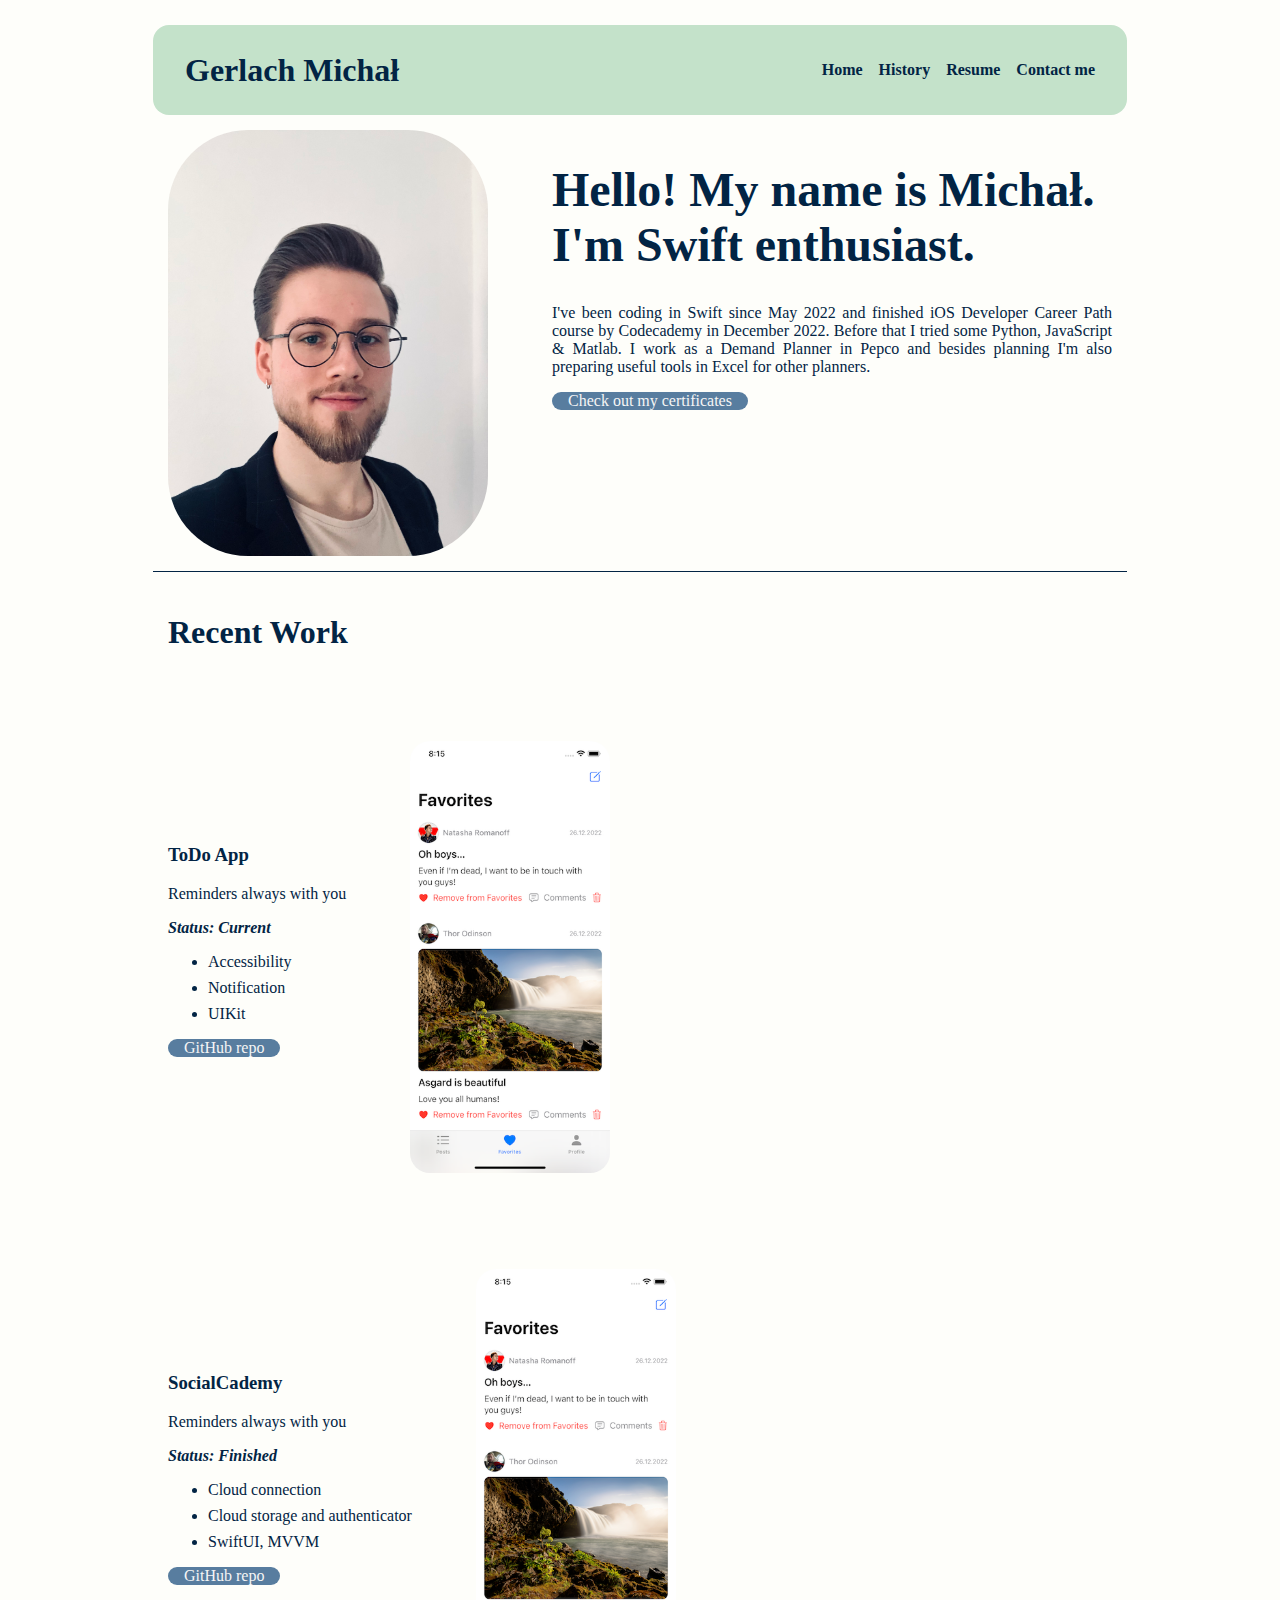
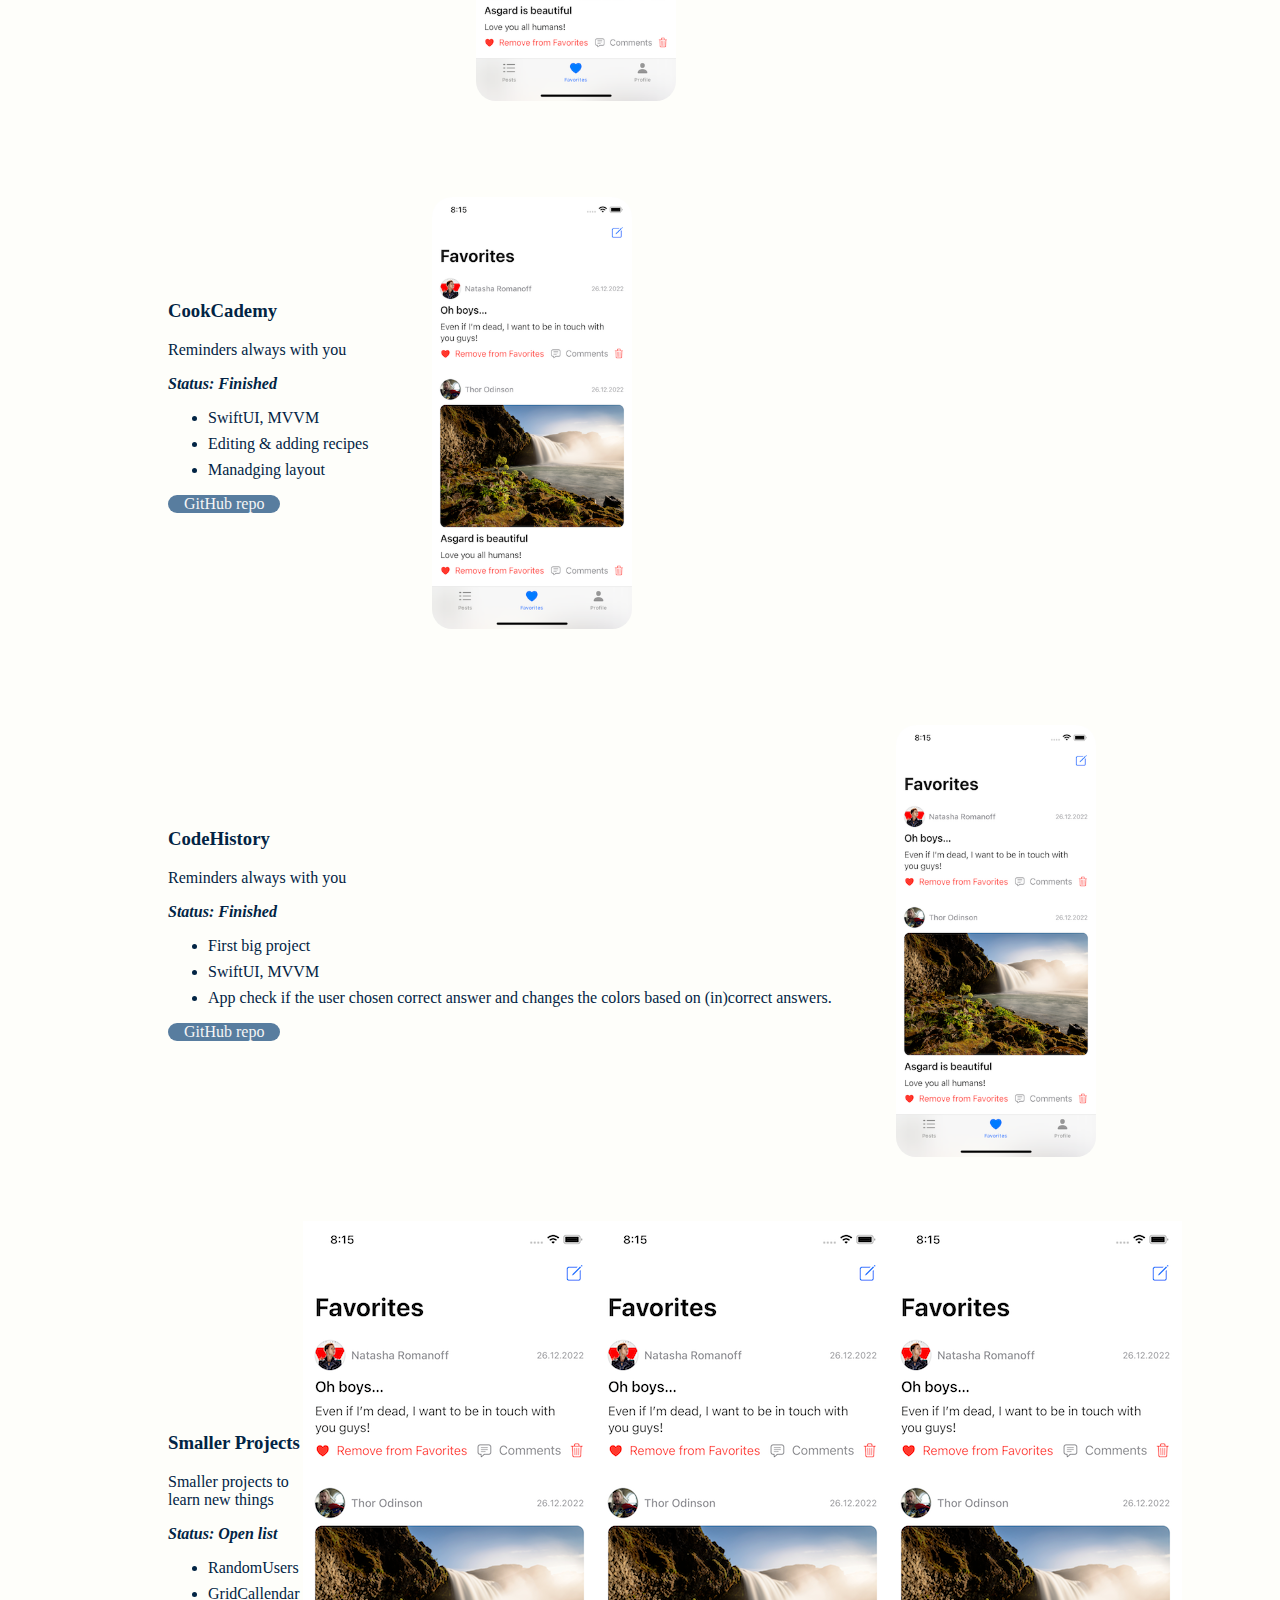
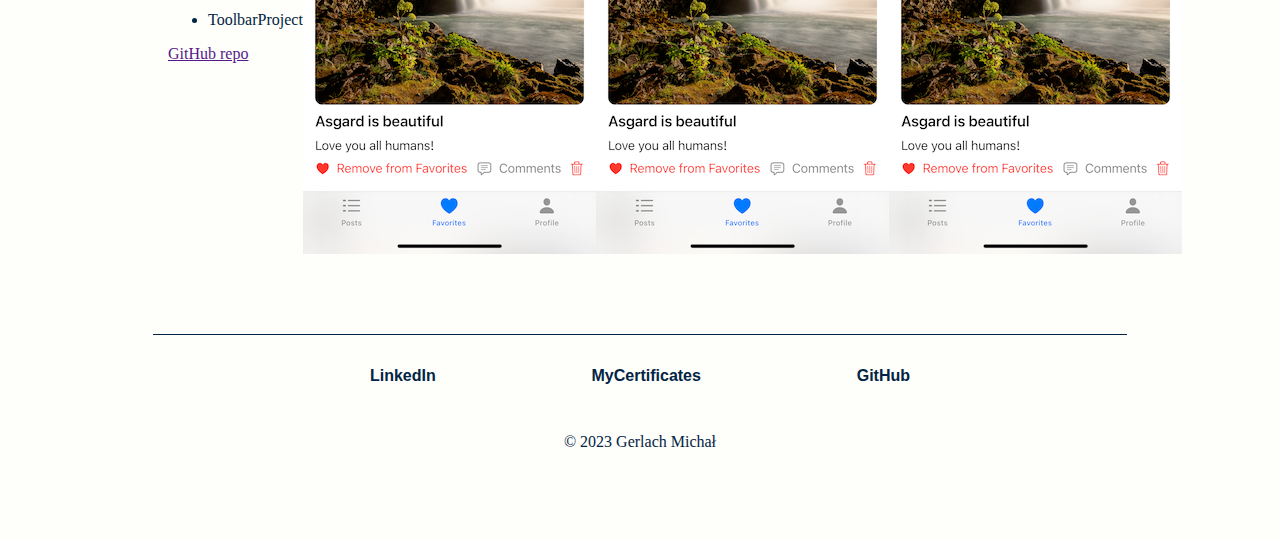
==== index.html @ b3c32faa "added timeline" ====
<!DOCTYPE html>
<html>
    <head>
    <title>Portfolio</title>
    <meta name = "viewport" content ="width=device-width, initial-scale=1">
    <link href="style.css" rel="stylesheet">
    </head>
    <body>
        <header>
            <nav>
                <h2>Gerlach Michał</h2>
                <ul>
                    <li><a href = "index.html">Home</a></li>
                    <li><a href = "history.html">History</a></li>
                    <li><a href = "resume.html">Resume</a></li>
                    <li><a href = "contactme.html">Contact me</a></li>
                </ul>
            </nav>
        </header>

        <section class = "bio">
        <img class="profile-image" src="Resources/profile_pic.jpg">
        <div>
            <h1>Hello! My name is Michał. I'm Swift enthusiast. </h1>
        <p align = "justify">I've been coding in Swift since May 2022 and finished iOS Developer Career Path course by Codecademy in December 2022.
            Before that I tried some Python, JavaScript & Matlab. I work as a Demand Planner in Pepco and besides planning I'm also 
            preparing useful tools in Excel for other planners.</p>
            <a class = "button" href='https://www.codecademy.com/profiles/MrGerlach' target = '_blank'>Check out my certificates</a>
        </div>
        </section>
        <section class ="recent-work">
            <h2>Recent Work</h2>
            <article>
                <div>
                <h3 style="clear:right">ToDo App</h3>
                <p>Reminders always with you </p>
                <strong>Status: Current</strong>
                <ul>
                    <li>Accessibility</li>
                    <li>Notification</li>
                    <li>UIKit</li>
                </ul>  
                <a class = "button" href = "https://github.com/MrGerlach/ToDo" target = 'blank'>GitHub repo</a>
                </div>
                <img class="article-image" src = "Resources/Article-image1.png">

            </article>

            <article>
                <div>
                <h3>SocialCademy</h3>
                <p>Reminders always with you </p>
                <strong>Status: Finished</strong>
                <ul>
                    <li>Cloud connection</li>
                    <li>Cloud storage and authenticator</li>
                    <li>SwiftUI, MVVM</li>
                </ul>  
                <a class = "button" href = "https://github.com/MrGerlach/SocialCadamy" target = 'blank'>GitHub repo</a>
                </div>
                <img class="article-image" src = "Resources/Article-image1.png">

            </article>

            <article>
                <div>
                <h3>CookCademy</h3>
                <p>Reminders always with you </p>
                <strong>Status: Finished</strong>
                <ul>
                    <li>SwiftUI, MVVM</li>
                    <li>Editing & adding recipes</li>
                    <li>Manadging layout</li>
                </ul>  
                <a  class = "button" href = "https://github.com/MrGerlach/Cookcademy" target = 'blank'>GitHub repo</a>
                </div>
                <img class="article-image" src = "Resources/Article-image1.png">

            </article>

            <article>
                <div>
                <h3>CodeHistory</h3>
                <p>Reminders always with you </p>
                <strong>Status: Finished</strong>
                <ul>
                    <li>First big project</li>
                    <li>SwiftUI, MVVM</li>
                    <li>App check if the user chosen correct answer and changes the colors based on (in)correct answers.</li>
                </ul>  
                <a class = "button" href = "https://github.com/MrGerlach/CodeHistory" target = 'blank'>GitHub repo</a>
                </div>
                <img class="article-image" src = "Resources/Article-image1.png">

            </article>

            <article class="others">
                <div>
                <h3>Smaller Projects</h3>
                <p>Smaller projects to learn new things</p>
                <strong>Status: Open list</strong>
                <ul>
                    <li>RandomUsers</li>
                    <li>GridCallendar</li>
                    <li>ToolbarProject</li>
                </ul>  
                <a href = "" target = 'blank'>GitHub repo</a>
                </div>
                <img src = "Resources/Article-image1.png">
                <img src = "Resources/Article-image1.png">
                <img src = "Resources/Article-image1.png">

            </article>
        </section>

        <footer>
            <ul>
              <li>
                <a href="https://pl.linkedin.com/in/gerlach-m">
                    LinkedIn
                </a>
              </li>
              <li>
                <a href="https://www.codecademy.com/profiles/MrGerlach">
                    MyCertificates
                </a>
              </li>
              <li>
                <a href="https://github.com/MrGerlach">
                  GitHub
                </a>
              </li>
            </ul>
            <p class="copywright">© 2023 Gerlach Michał</p>
          </footer>
    </body>
</html>
---- style.css ----
body {
    background: #fefefa;
    color: #022444;
    padding: 25px;
    font-family: 'American Typewriter';
    max-width: 1024px;
    margin: 0 auto;
}

h1 {
    font-size: 3rem;
}
h2 {
    font-size: 2rem;
}
section {
  border-block-end: 1px solid;
  padding: 15px;
}
header {
    border-radius: 1rem;
    background: #c4e2ca;
}
header nav {
    margin-inline-start: 2rem;
    margin-inline-end: 2rem;
    display: flex;
    justify-content: space-between;
    align-items: center;
  }
  
  header nav ul {
    padding: 0;
    display: flex;
    align-items: center;
  }
  
  header nav li {
    display: flex;
    margin-inline-start: 1rem;
    font-weight: 700;
  }
  
  header nav li a {
    display: flex;
    text-decoration: none;
    color: #022444;
  }
.profile-image {
    width: 320px;
    margin-inline-end: 4rem;
    border-radius: 5rem;
}
.contact-image {
    width: 320px;
    height: 320px;
    margin-inline-end: 4rem;
    border-radius: 5rem;
}

.buttonimage {
    width: 2.25rem;
    margin-inline-start: 1rem;
}
.bio {
    display: flex;
    font-display: justify;
}
.recent-work {
    padding-block-end: 3rem;
    align-items: center;
}
a.button {
    text-decoration: none;
    color:whitesmoke;
    background: #587d9f;
    padding: 0 1rem;
    height: 2.5 rem;
    display: inline-flex;
    align-items: center;
    border-radius: 1.25rem;
}

a.button-resume {
    text-decoration: none;
    color:whitesmoke;
    background: #587d9f;
    padding: 0 1rem;
    height: 2.5 rem;
    display: inline-flex;
    align-items: center;
    border-radius: 1.25rem;
    margin-inline-start: 1rem;
}


button.button {
    text-decoration: none;
    color:whitesmoke;
    font-size: 1rem;
    background: #587d9f;
    padding: 0 1rem;
    height: 2.5 rem;
    display: inline-flex;
    align-items: center;
    border-radius: 1.25rem;
}
.resume-buttons {
    display: inline-flex;
    padding: 1rem;
    align-items: center;
}
article {
    display: flex;
    padding: 2rem 0;
    align-items: center;
}

article strong {
    font-style:italic;
}

article li {
    margin-block-end: 0.5rem;
}

article .article-image {
    width: 200px;
    border-radius: 1.25rem;
    margin-inline-start: 4rem;
    margin-block-start: 2rem;
}

@media (max-width: 1024px) {
    .bio {
        flex-direction: column;
    }
    header ul {
        flex-direction: column;
    }
    article {
        flex-direction: column;
    }
    .article-image {
        width: 100%;
    }
}

footer {
    padding: 1rem 0;
    text-align: center;
  }
  
  footer ul {
    padding: 0;
    width: 100%;
    display: flex;
    justify-content: center;
  }
  
  footer ul li {
    display: inline;
    margin: 0 8%;
  }
  
  footer a {
    text-decoration: none;
    color: #022444;
    display: inline-flex;
    flex-direction: columns;
    text-decoration: none;
    font-family: "Sora", sans-serif;
    font-weight: 700;
    align-items: center;
  }
  
  footer .copywright {
    margin: 3rem 0;
  }

/* ------------- Timeline ---------------- */
* {
    box-sizing: border-box;
  }
  /* The actual timeline (the vertical ruler) */
  .timeline {
    position: relative;
    max-width: 1200px;
    margin: 0 auto;
  }
  
  /* The actual timeline (the vertical ruler) */
  .timeline::after {
    content: '';
    position: absolute;
    width: 6px;
    background-color: #587d9f;
    top: 0;
    bottom: 0;
    left: 50%;
    margin-left: -3px;
  }
  
  /* Container around content */
  .container {
    padding: 10px 40px;
    position: relative;
    background-color: inherit;
    width: 50%;
  }
  
  /* The circles on the timeline */
  .container::after {
    content: '';
    position: absolute;
    width: 25px;
    height: 25px;
    right: -17px;
    background-color: white;
    border: 4px solid #FF9F55;
    top: 15px;
    border-radius: 50%;
    z-index: 1;
  }
  
  /* Place the container to the left */
  .left {
    left: 0;
  }
  
  /* Place the container to the right */
  .right {
    left: 50%;
  }
  
  /* Add arrows to the left container (pointing right) */
  .left::before {
    content: " ";
    height: 0;
    position: absolute;
    top: 22px;
    width: 0;
    z-index: 1;
    right: 30px;
    border: medium solid #c4e2ca;
    border-width: 10px 0 10px 10px;
    border-color: transparent transparent transparent #c4e2ca;
  }
  
  /* Add arrows to the right container (pointing left) */
  .right::before {
    content: " ";
    height: 0;
    position: absolute;
    top: 22px;
    width: 0;
    z-index: 1;
    left: 30px;
    border: medium solid #c4e2ca;
    border-width: 10px 10px 10px 0;
    border-color: transparent #c4e2ca transparent transparent;
  }
  
  /* Fix the circle for containers on the right side */
  .right::after {
    left: -16px;
  }
  
  /* The actual content */
  .content {
    padding: 20px 30px;
    background-color: #c4e2ca;
    position: relative;
    border-radius: 6px;
  }
  
  /* Media queries  */
  @media screen and (max-width: 1024px) {
  /* Place the timelime to the left */
    .timeline::after {
      left: 31px;
    }
  
  /* Full-width containers */
    .container {
      width: 100%;
      padding-left: 70px;
      padding-right: 25px;
    }
  
  /* Make sure that all arrows are pointing leftwards */
    .container::before {
      left: 60px;
      border: medium solid white;
      border-width: 10px 10px 10px 0;
      border-color: transparent white transparent transparent;
    }
  
  /* Make sure all circles are at the same spot */
    .left::after, .right::after {
      left: 15px;
    }
  
  /* Make all right containers behave like the left ones */
    .right {
      left: 0%;
    }
  }
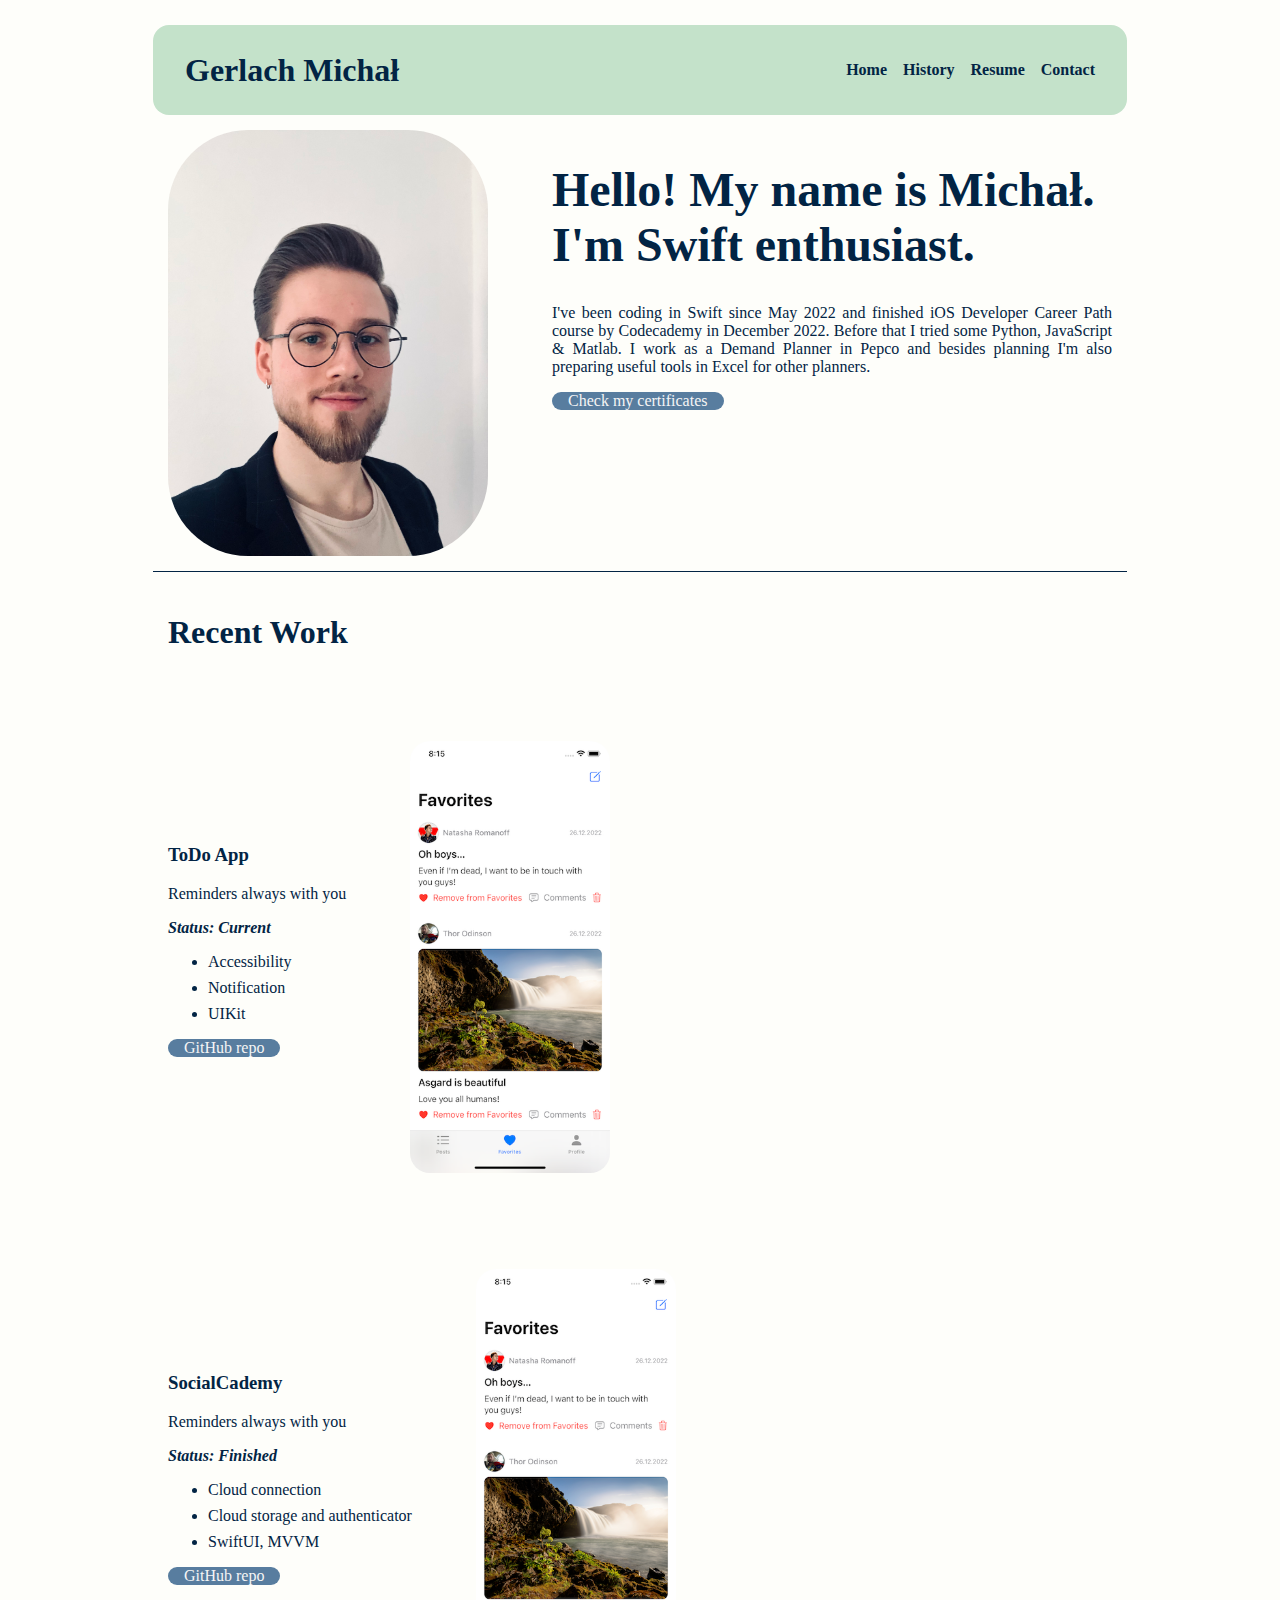
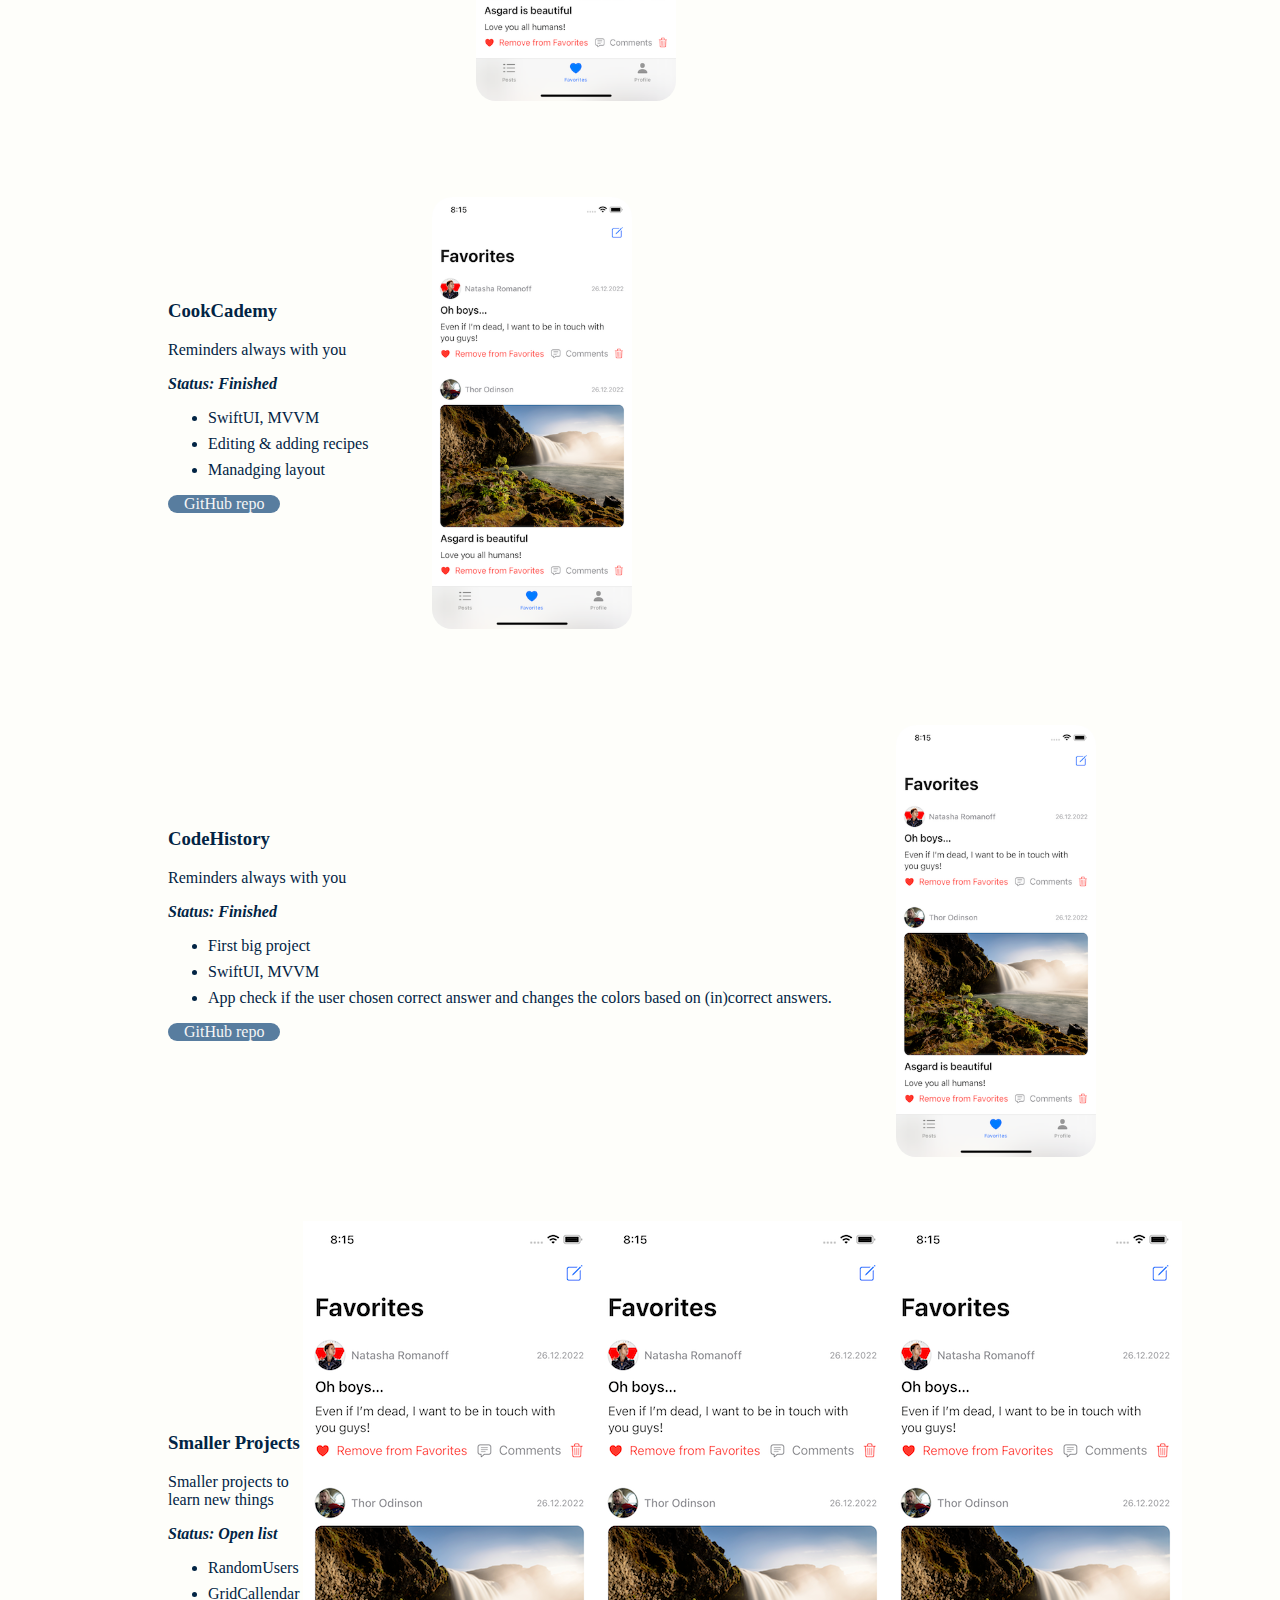
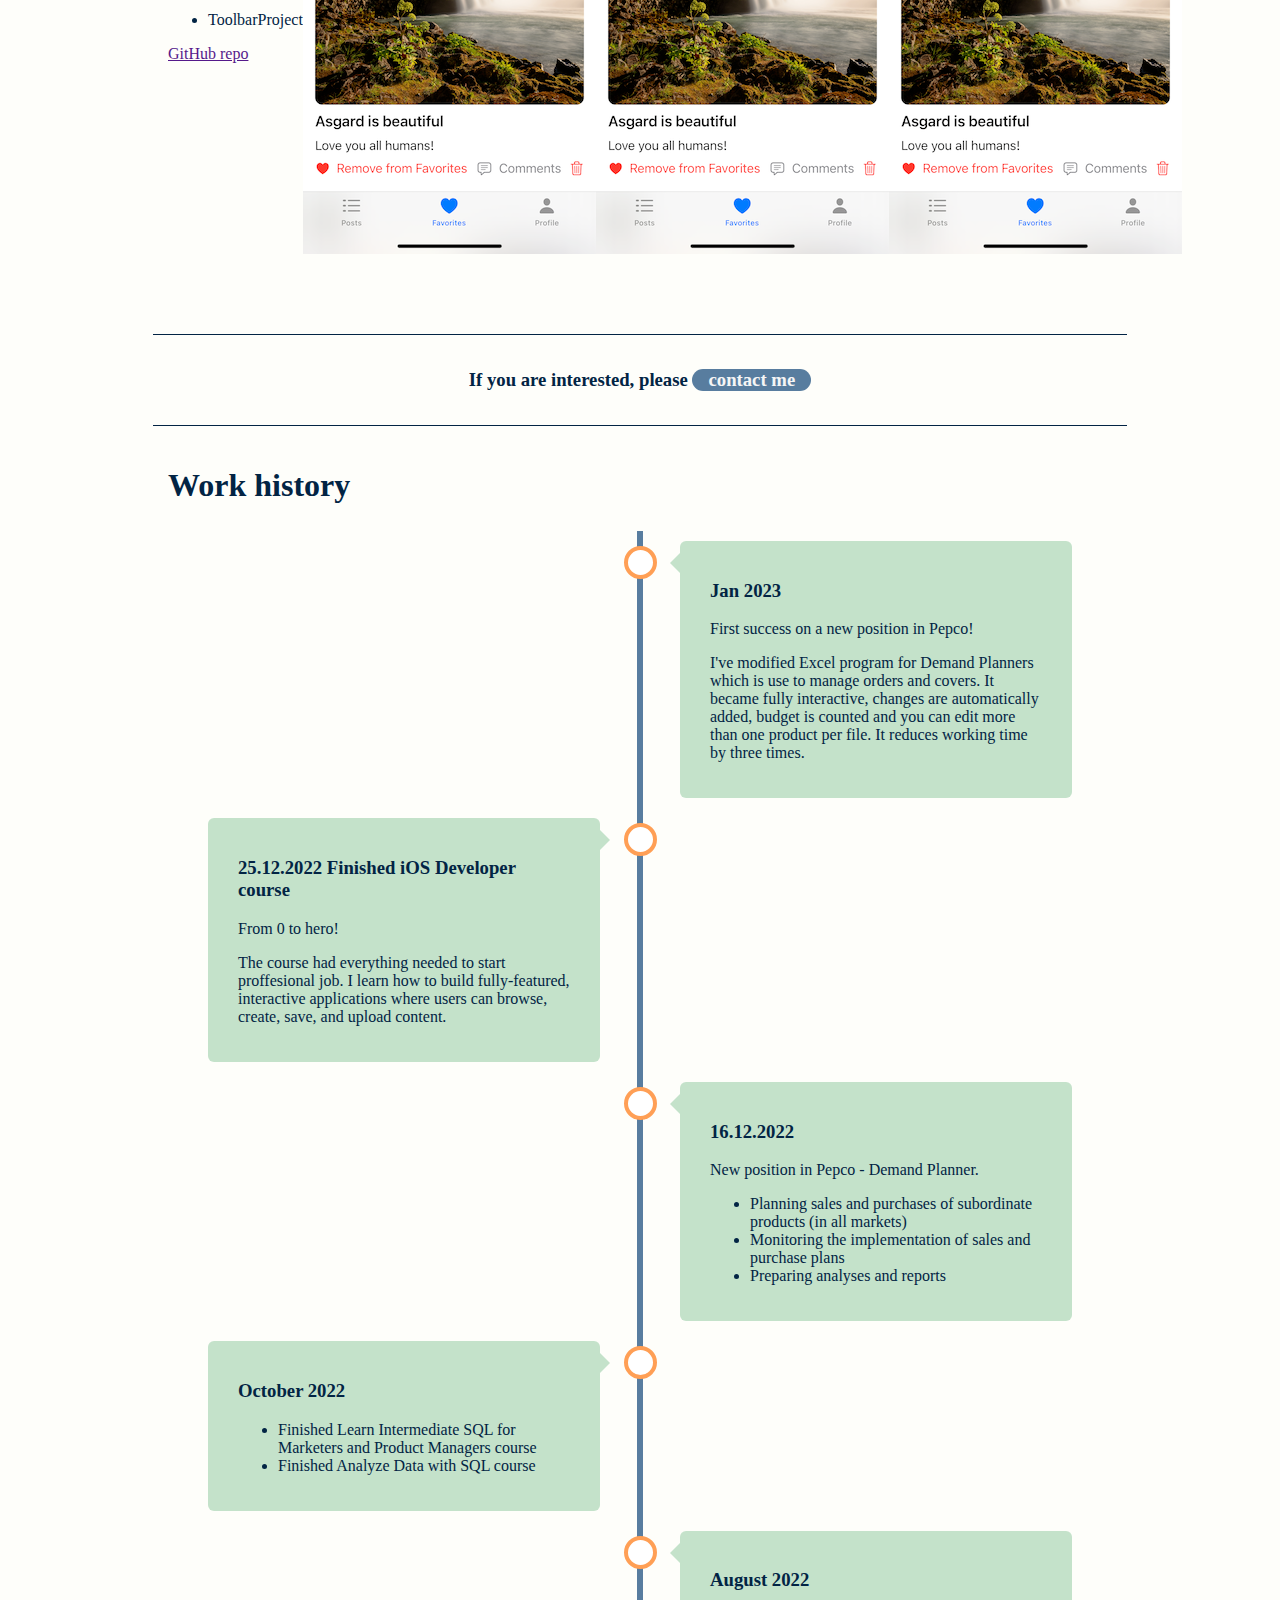
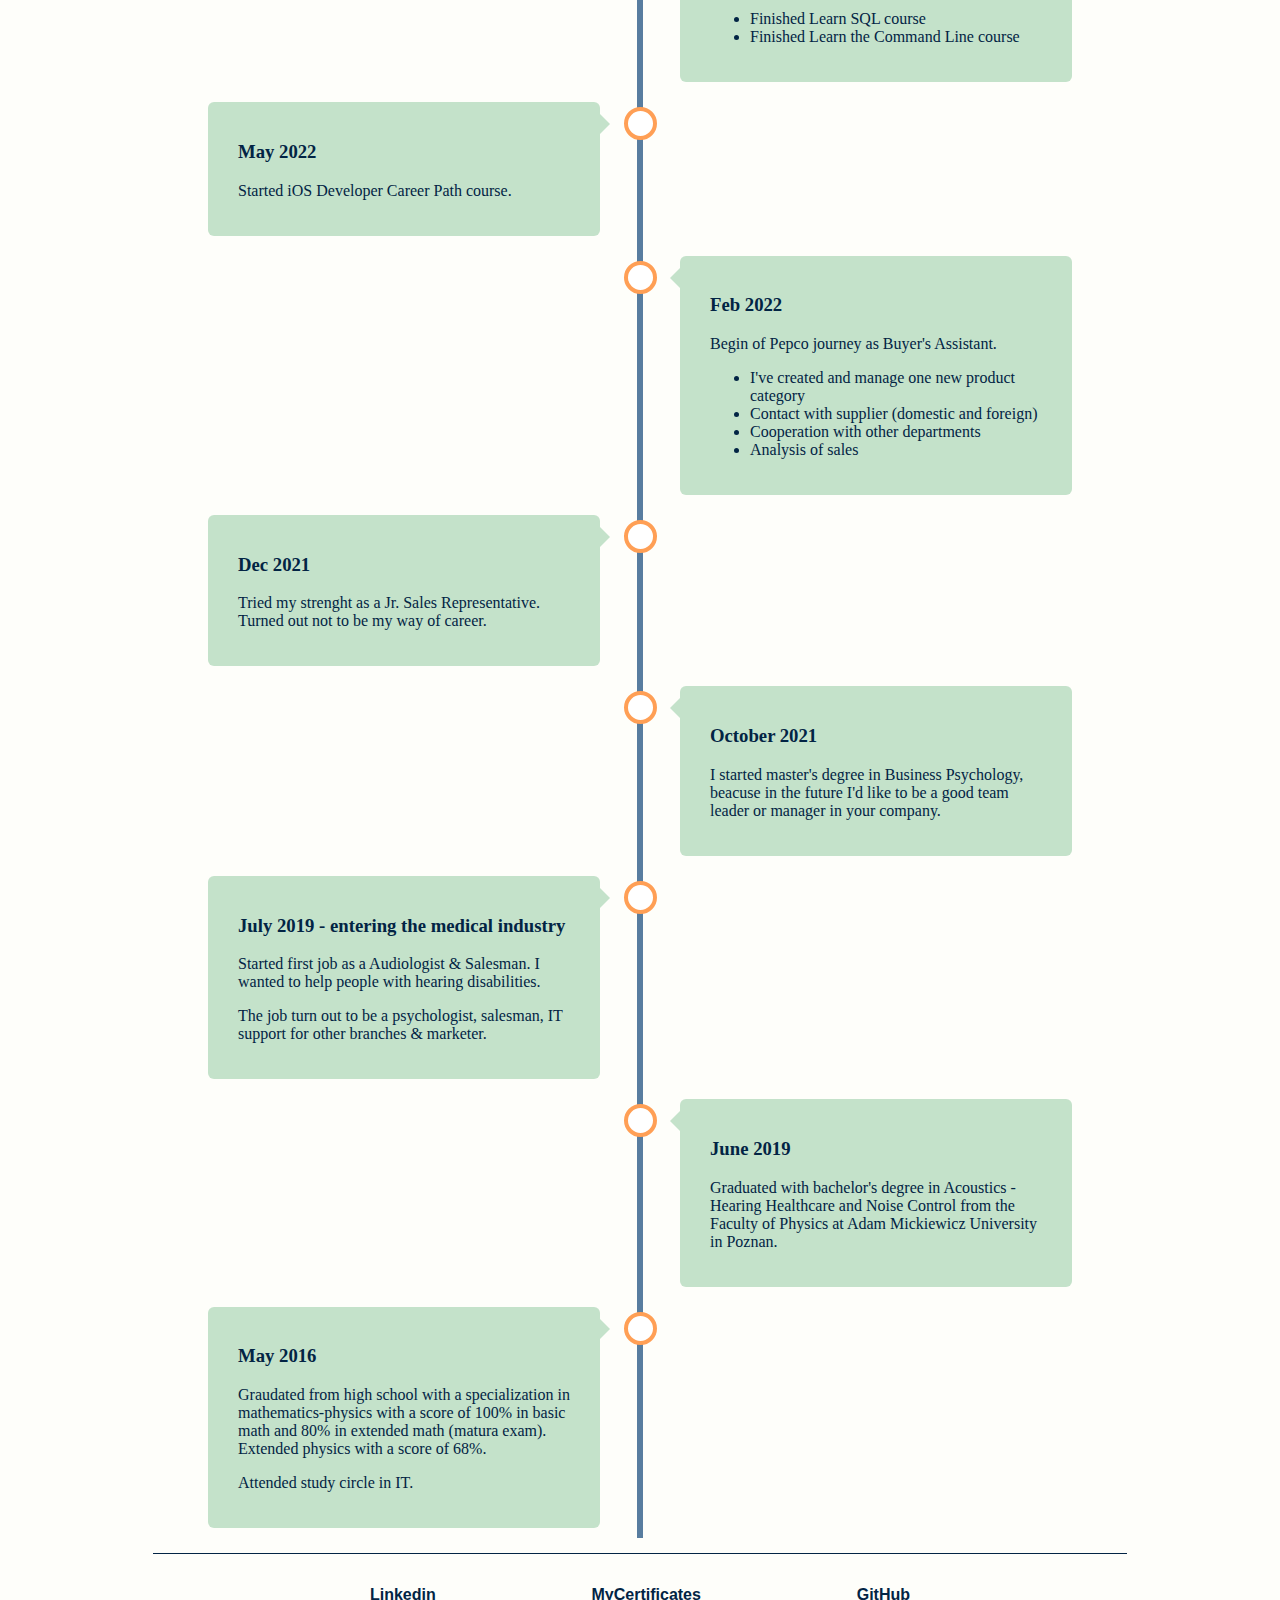
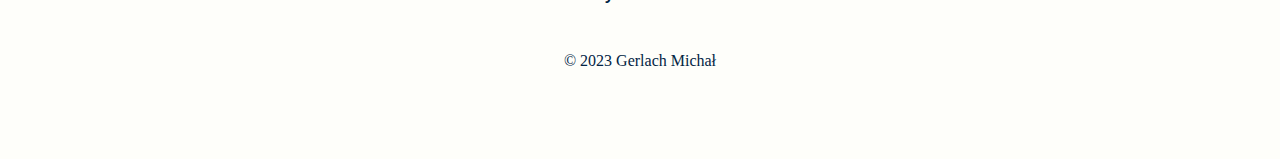
==== commit 5addf97a: "timeline finished, improved some details" ====
--- a/index.html
+++ b/index.html
@@ -13,7 +13,7 @@
                     <li><a href = "index.html">Home</a></li>
                     <li><a href = "history.html">History</a></li>
                     <li><a href = "resume.html">Resume</a></li>
-                    <li><a href = "contactme.html">Contact me</a></li>
+                    <li><a href = "contactme.html">Contact</a></li>
                 </ul>
             </nav>
         </header>
@@ -25,7 +25,7 @@
         <p align = "justify">I've been coding in Swift since May 2022 and finished iOS Developer Career Path course by Codecademy in December 2022.
             Before that I tried some Python, JavaScript & Matlab. I work as a Demand Planner in Pepco and besides planning I'm also 
             preparing useful tools in Excel for other planners.</p>
-            <a class = "button" href='https://www.codecademy.com/profiles/MrGerlach' target = '_blank'>Check out my certificates</a>
+            <a class = "button" href='https://www.codecademy.com/profiles/MrGerlach' target = '_blank'>Check my certificates</a>
         </div>
         </section>
         <section class ="recent-work">
@@ -111,13 +111,126 @@
                 <img src = "Resources/Article-image1.png">
 
             </article>
+        </section>
+        <section>
+            <center><h3>If you are interested, please <a class="button" href="contactme.html">contact me</a></h3></center>
+        </section>
+        <section>
+            <h2>Work history</h2>
+            <div class="timeline">
+                <div class="container right">
+                  <div class="content">
+                    <h3>Jan 2023</h3>
+                    <p>First success on a new position in Pepco!</p>
+                    <p>I've modified Excel program for Demand Planners which is use to manage orders and covers. It became fully interactive,
+                      changes are automatically added, budget is counted and you can edit more than one product per file. It reduces working time by three times.
+                    </p>
+                  </div>
+                </div>
+                <div class="container left">
+                  <div class="content">
+                    <h3>25.12.2022 Finished iOS Developer course</h3>
+                    <p>From 0 to hero!</p> 
+                    <p>The course had everything needed to start proffesional job. 
+                      I learn how to build fully-featured, interactive applications where users can browse, create, save, and upload content.
+                    </p>
+                  </div>
+                </div>
+                <div class="container right">
+                  <div class="content">
+                    <h3>16.12.2022</h3>
+                    <p>New position in Pepco - Demand Planner. </p>
+                    <ul>
+                      <li>Planning sales and purchases of subordinate products (in all markets)</li>
+                      <li>Monitoring the implementation of sales and purchase plans</li>
+                      <li>Preparing analyses and reports</li>
+                    </ul>
+                  </div>
+                </div>
+                <div class="container left">
+                  <div class="content">
+                    <h3>October 2022</h3>
+                    <p>
+                      <ul>
+                        <li>Finished Learn Intermediate SQL for Marketers and Product Managers course</li>
+                        <li>Finished Analyze Data with SQL course</li>
+                      </ul>
+                    </p>
+                  </div>
+                </div>
+                <div class="container right">
+                  <div class="content">
+                    <h3>August 2022</h3>
+                    <p>
+                      <ul>
+                        <li>Finished Learn SQL course</li>
+                        <li>Finished Learn the Command Line course</li>
+                      </ul>
+                    </p>
+                  </div>
+                </div>
+                <div class="container left">
+                  <div class="content">
+                    <h3>May 2022</h3>
+                    <p>Started iOS Developer Career Path course.</p>
+                  </div>
+                </div>
+                <div class="container right">
+                  <div class="content">
+                    <h3>Feb 2022</h3>
+                    <p>Begin of Pepco journey as Buyer's Assistant.</p>
+                    <p>
+                      <ul>
+                        <li>I've created and manage one new product category</li>
+                        <li>Contact with supplier (domestic and foreign)</li>
+                        <li>Cooperation with other departments</li>
+                        <li>Analysis of sales</li>
+                      </ul>
+                    </p>
+                  </div>
+                </div>
+                <div class="container left">
+                  <div class="content">
+                    <h3>Dec 2021</h3>
+                    <p> Tried my strenght as a Jr. Sales Representative. Turned out not to be my way of career.</p>
+                  </div>
+                </div>
+                <div class="container right">
+                  <div class="content">
+                    <h3>October 2021</h3>
+                    <p>I started master's degree in Business Psychology, beacuse in the future I'd like to be a good team leader or manager in your company.</p>
+                  </div>
+                </div>
+                <div class="container left">
+                  <div class="content">
+                    <h3>July 2019 - entering the medical industry</h3>
+                    <p>Started first job as a Audiologist & Salesman. I wanted to help people with hearing disabilities.</p>
+                    <p>The job turn out to be a psychologist, salesman, IT support for other branches & marketer.</p>
+                  </div>
+                </div>
+                <div class="container right">
+                  <div class="content">
+                    <h3>June 2019</h3>
+                    <p>Graduated with bachelor's degree in Acoustics - Hearing Healthcare and Noise Control from the Faculty of Physics at Adam Mickiewicz University in Poznan.</p>
+                  </div>
+                </div>
+                <div class="container left">
+                  <div class="content">
+                    <h3>May 2016</h3>
+                    <p>Graudated from high school with a specialization in mathematics-physics with a score of 100% in basic math and 80% in extended math (matura exam). 
+                      Extended physics with a score of 68%.</p>
+                      <p>Attended study circle in IT.</p>
+                  </div>
+                </div>
+              </div> 
+            </section>
         </section>
 
         <footer>
             <ul>
               <li>
                 <a href="https://pl.linkedin.com/in/gerlach-m">
-                    LinkedIn
+                    Linkedin
                 </a>
               </li>
               <li>
--- a/style.css
+++ b/style.css
@@ -37,6 +37,7 @@
   
   header nav li {
     display: flex;
+    align-items: center;
     margin-inline-start: 1rem;
     font-weight: 700;
   }
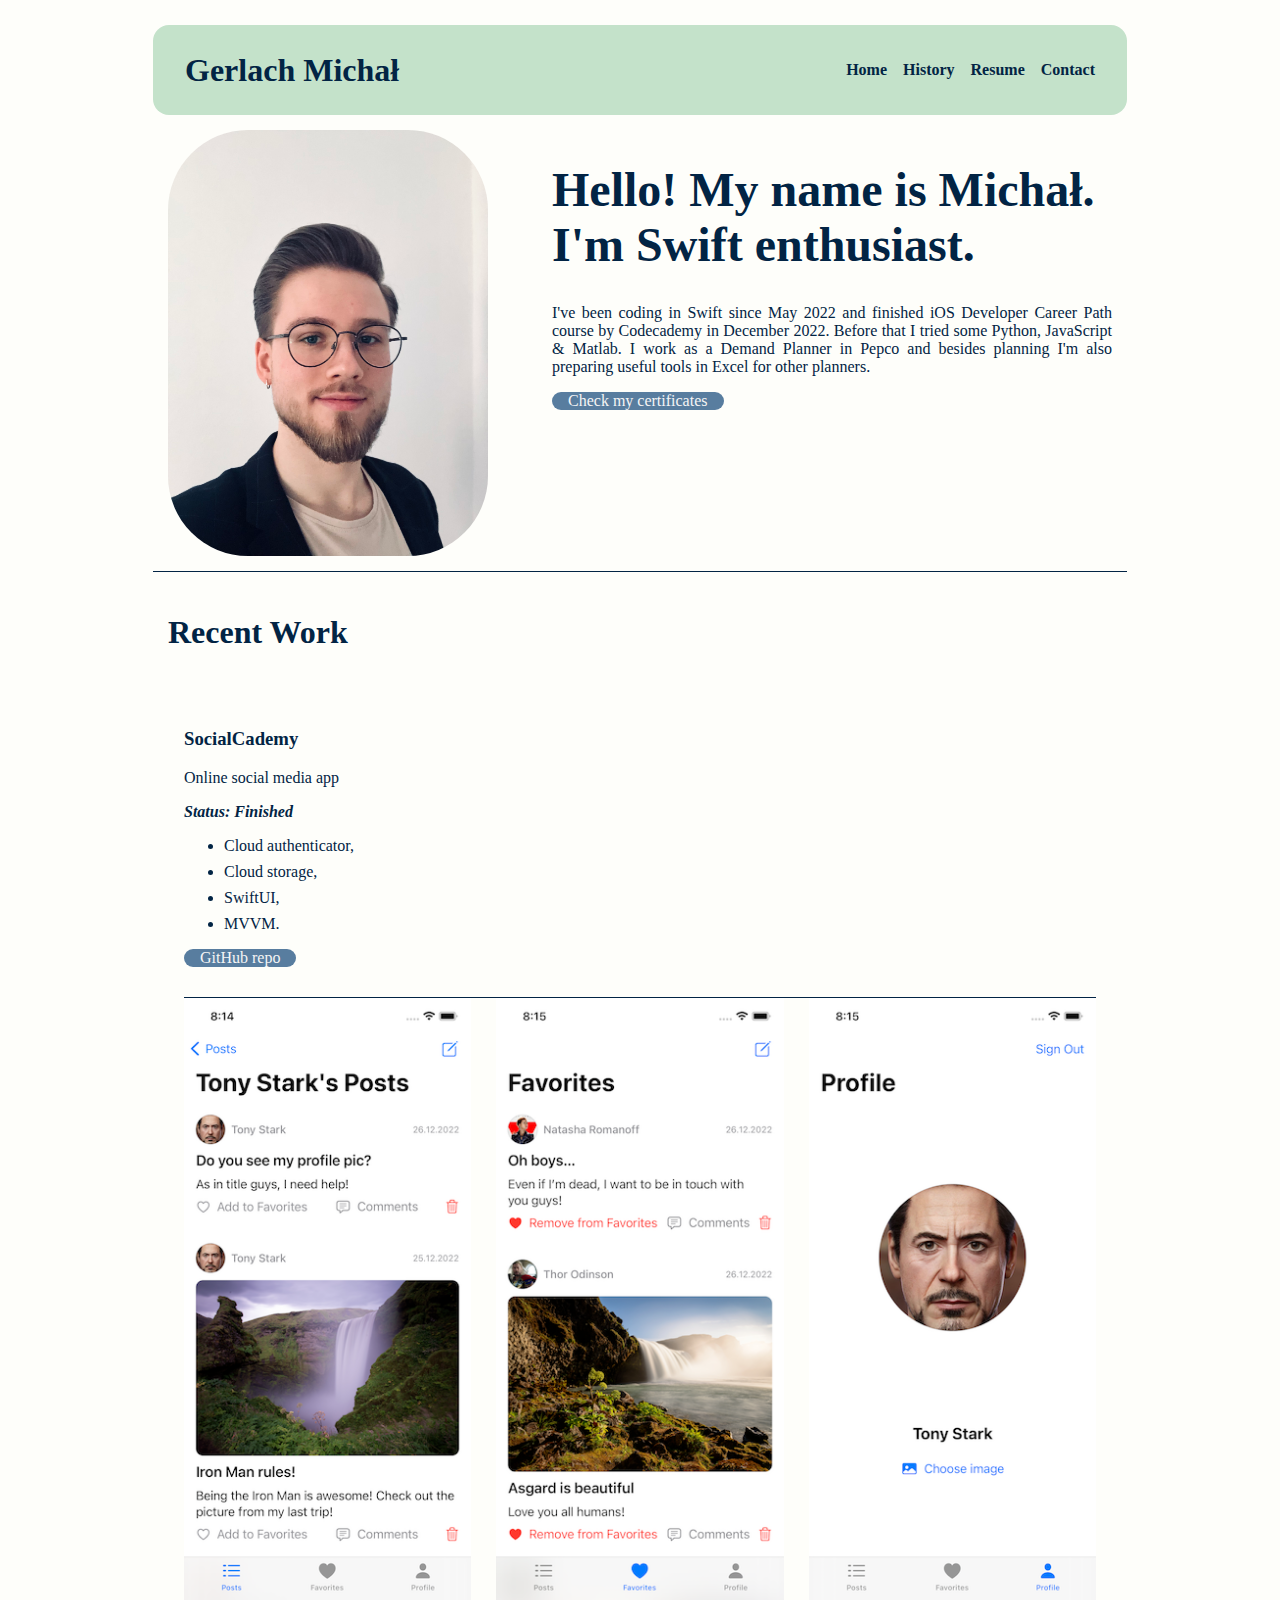
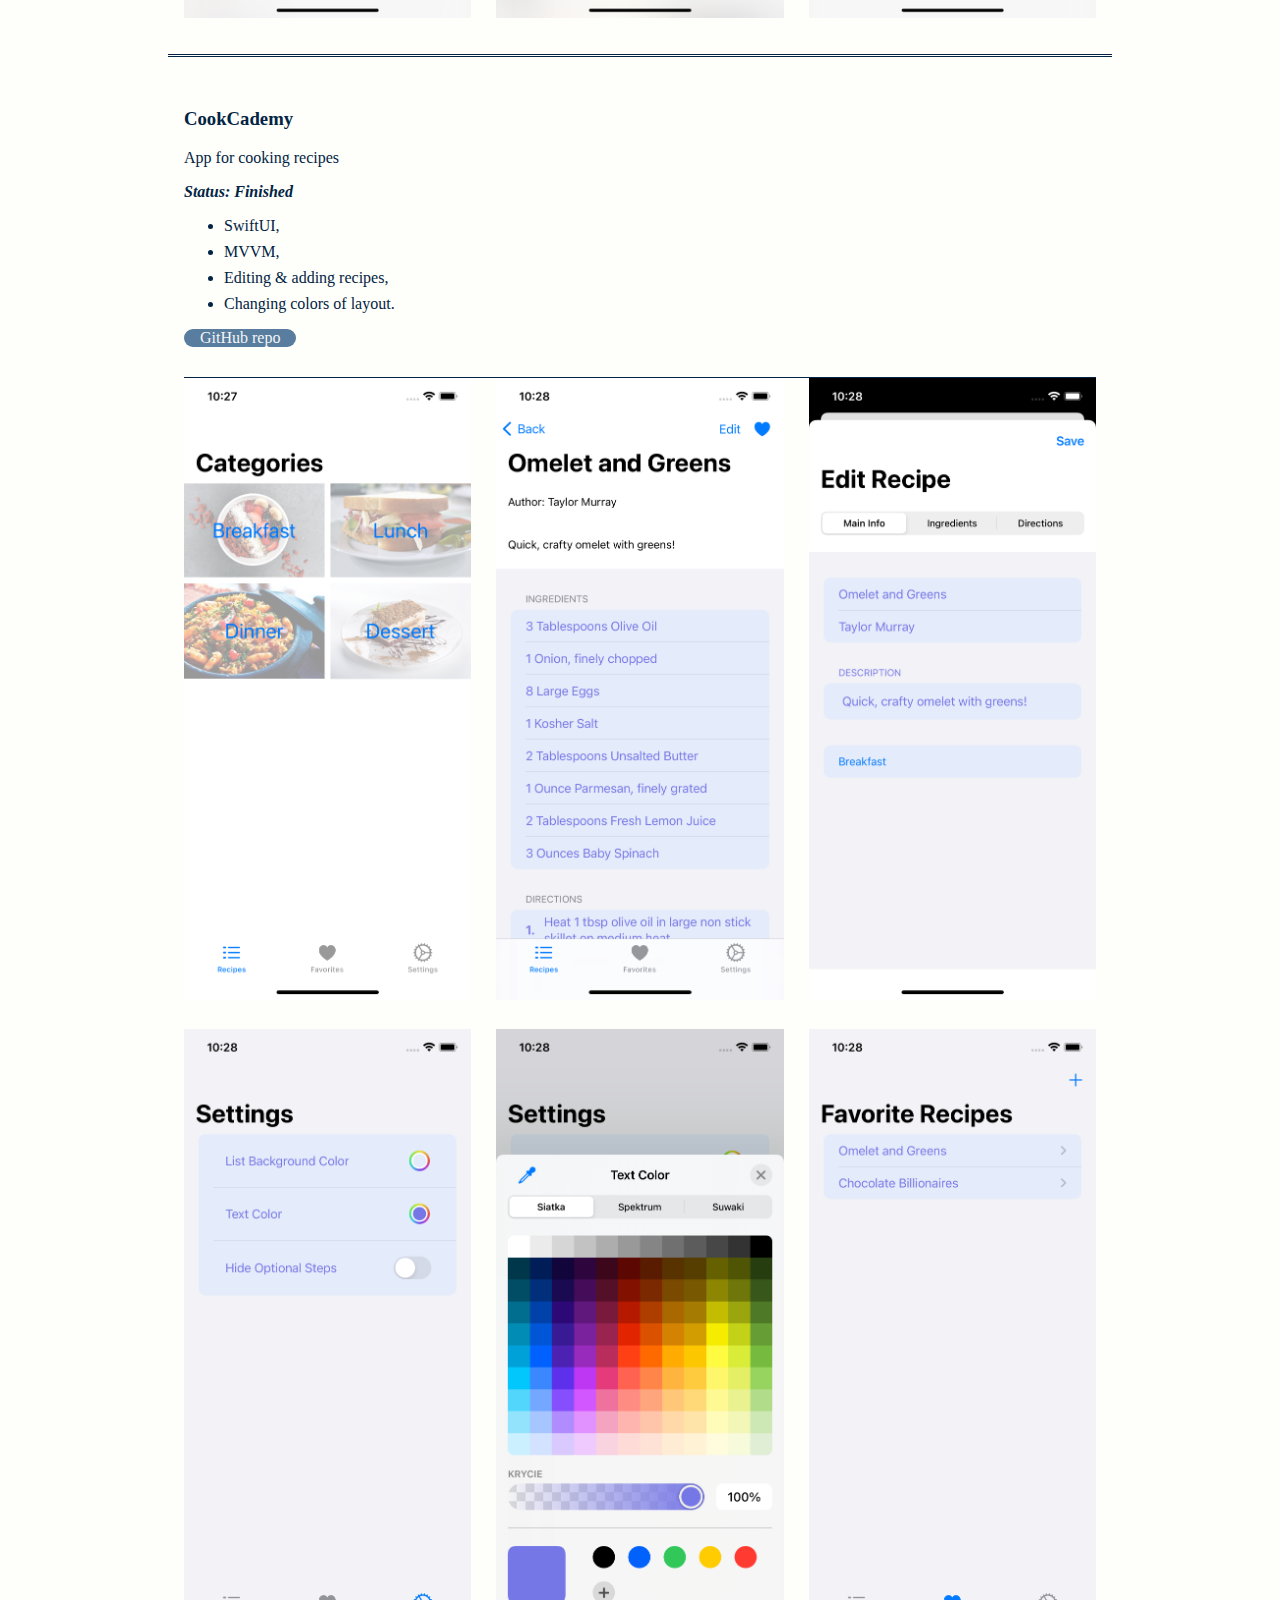
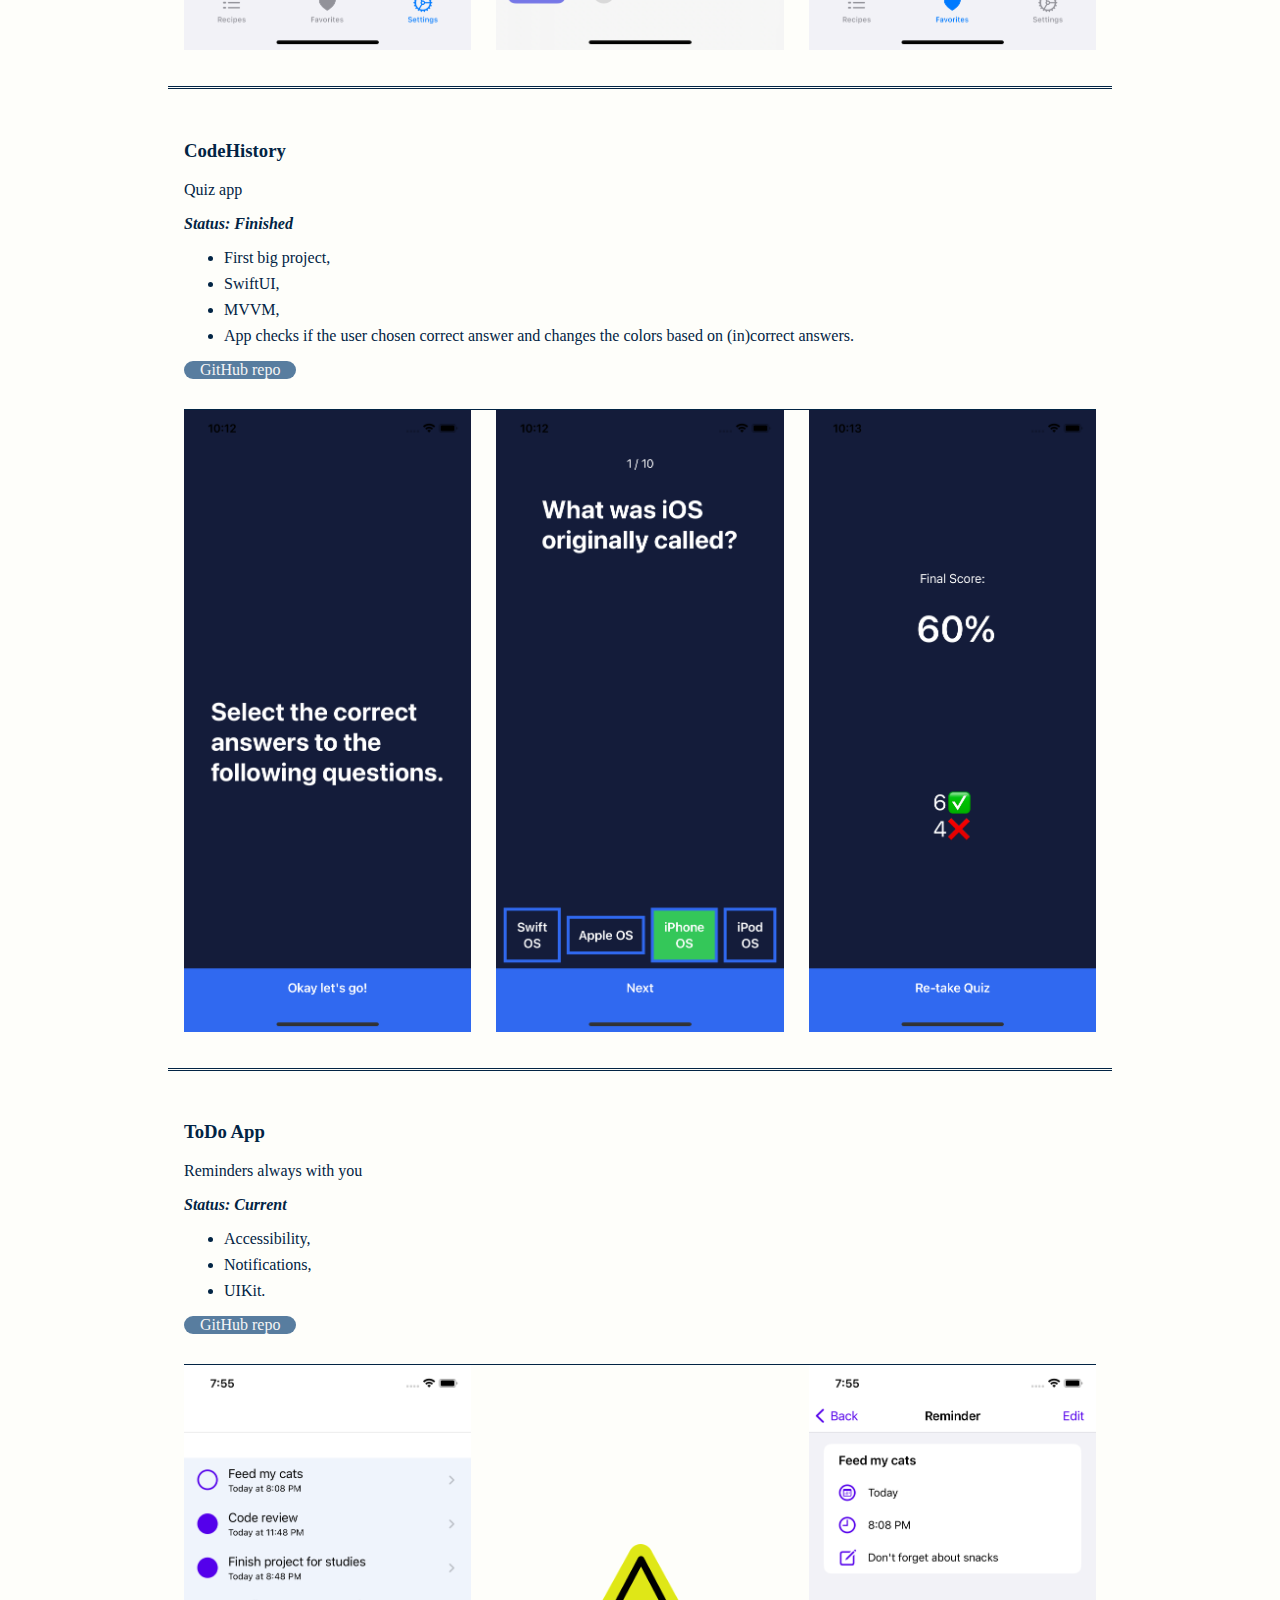
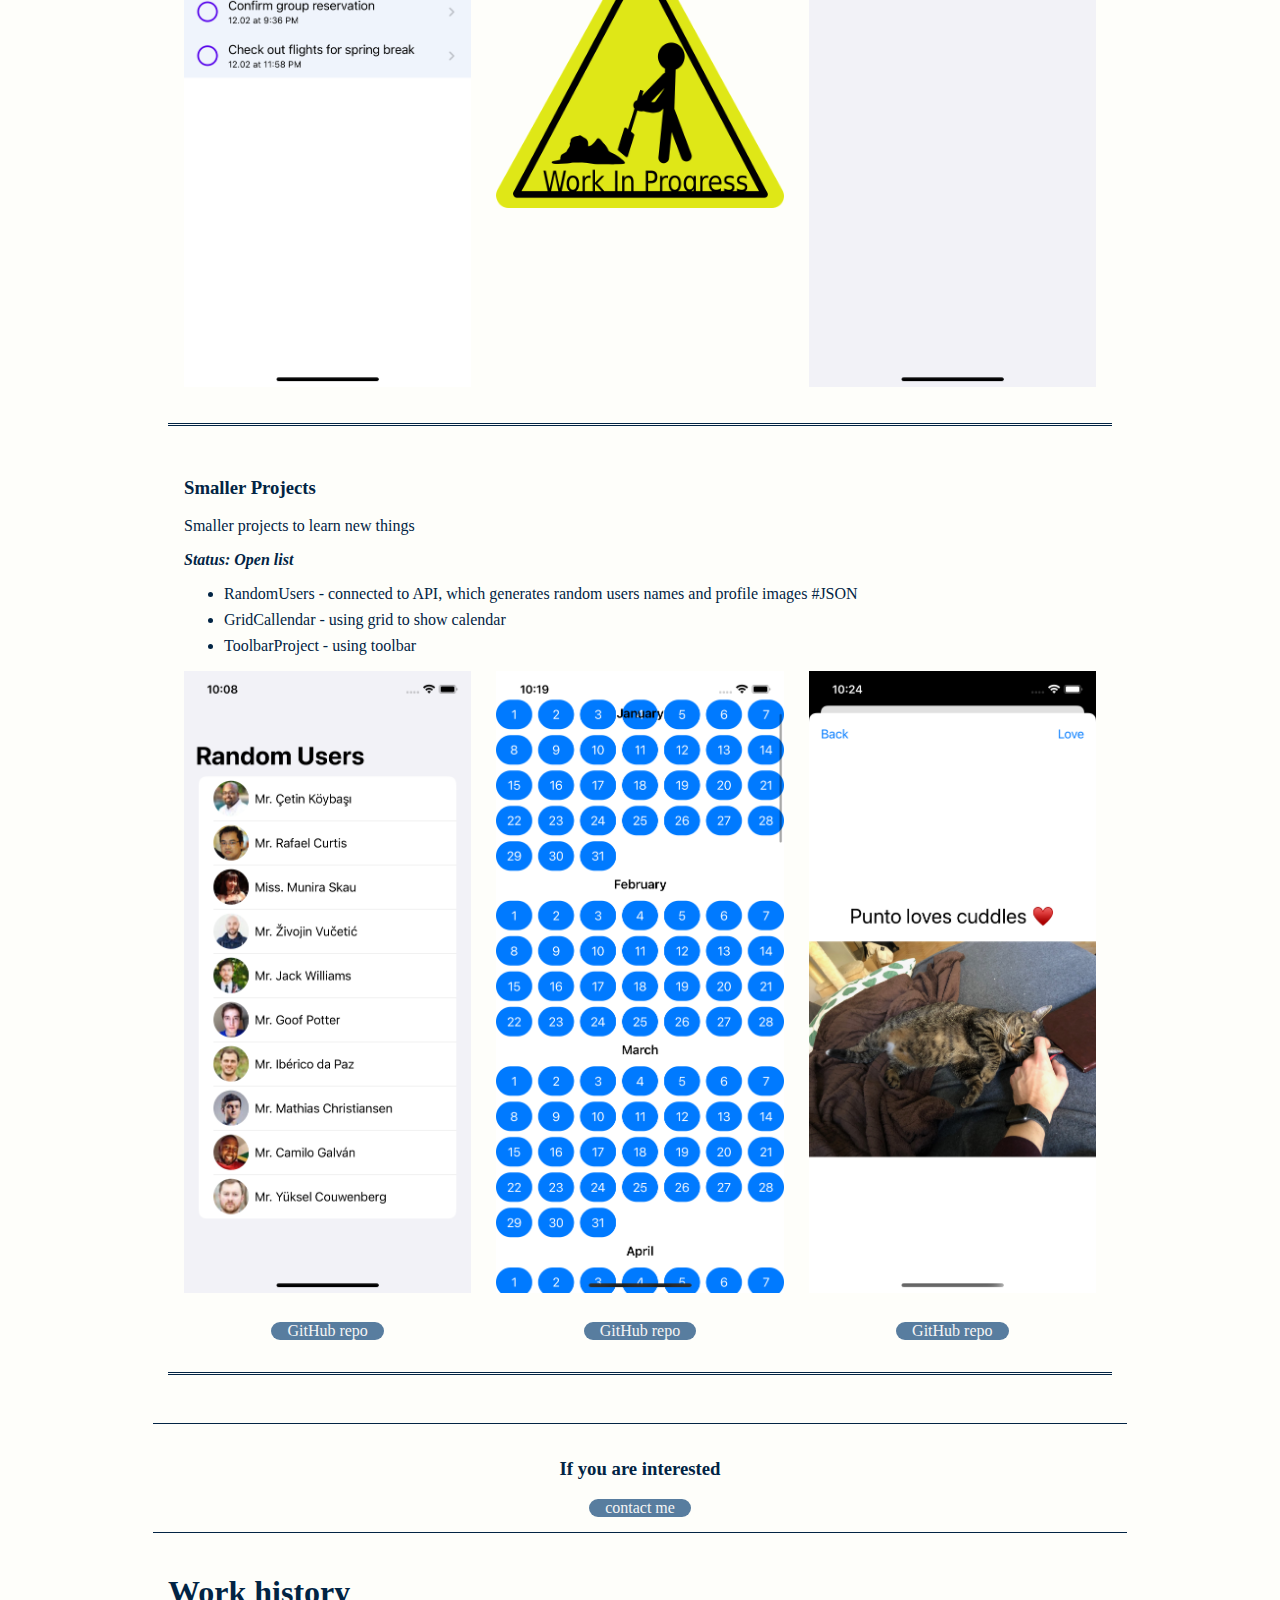
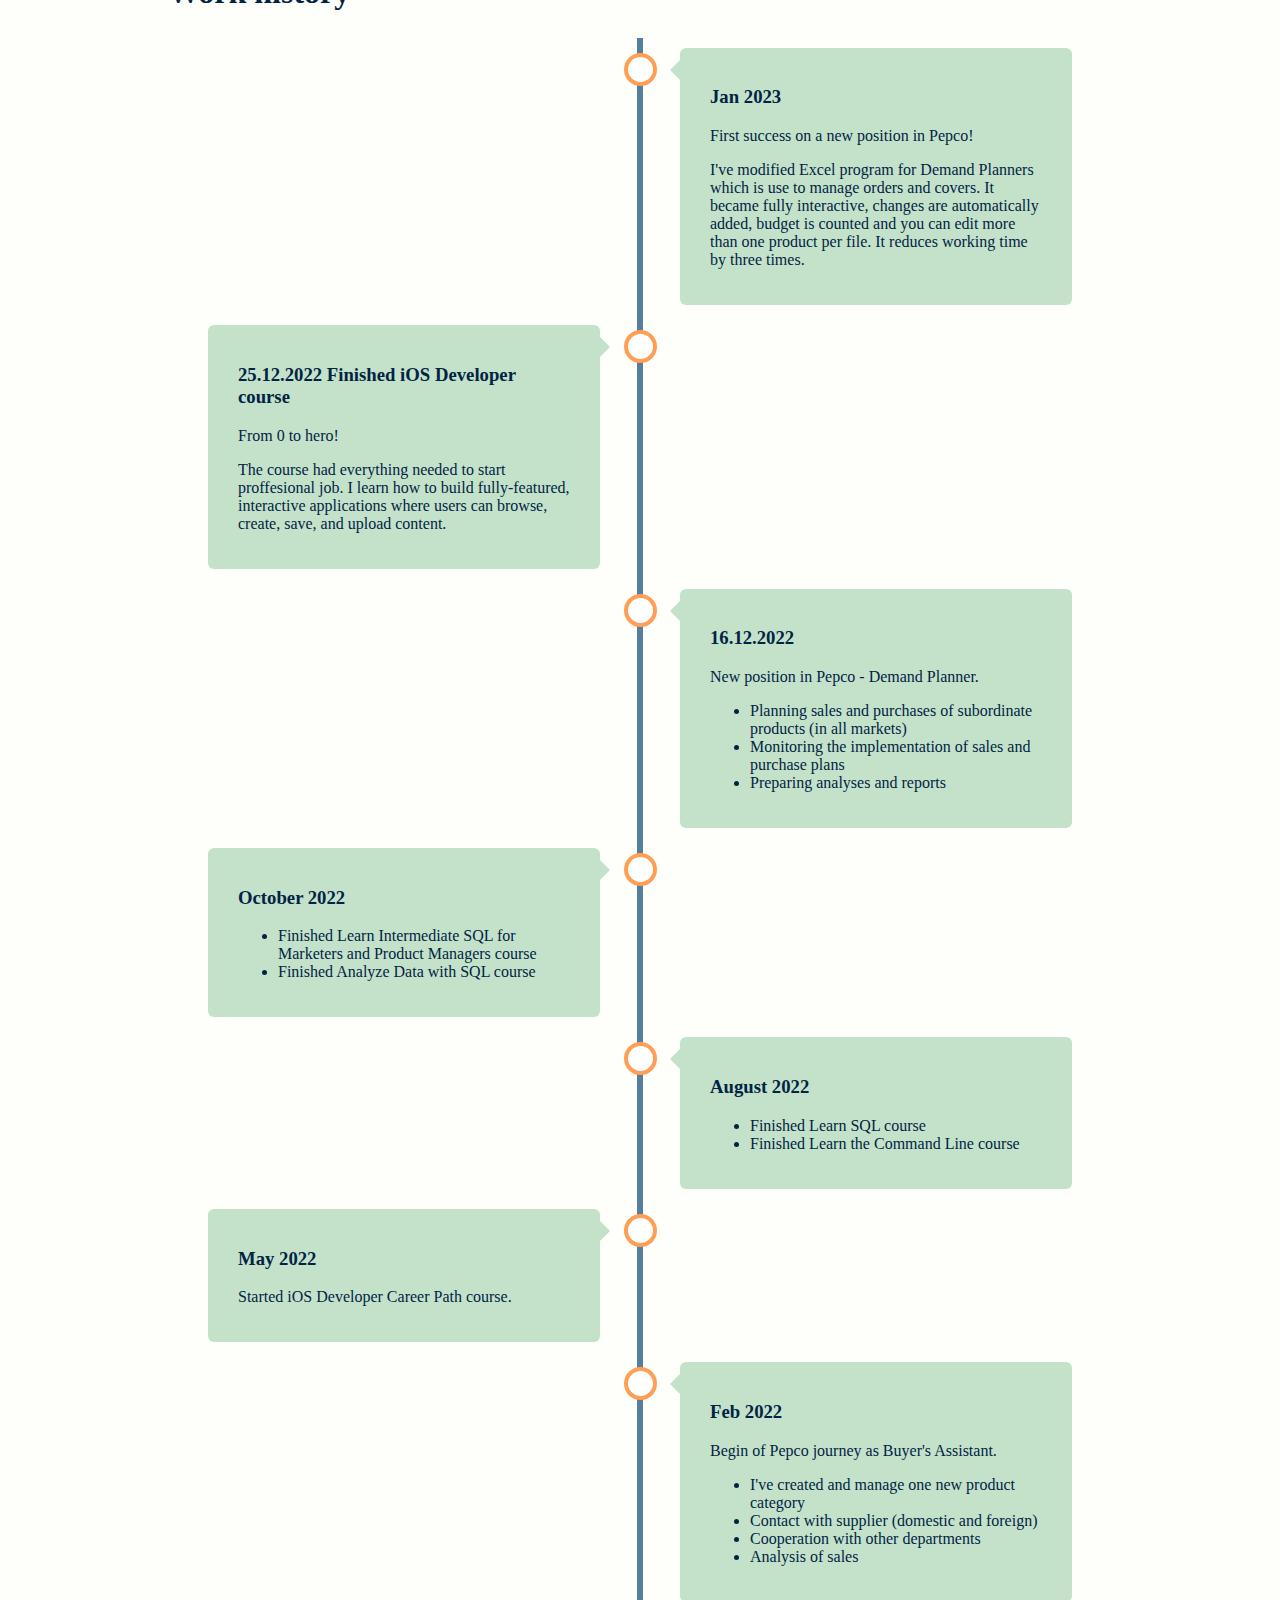
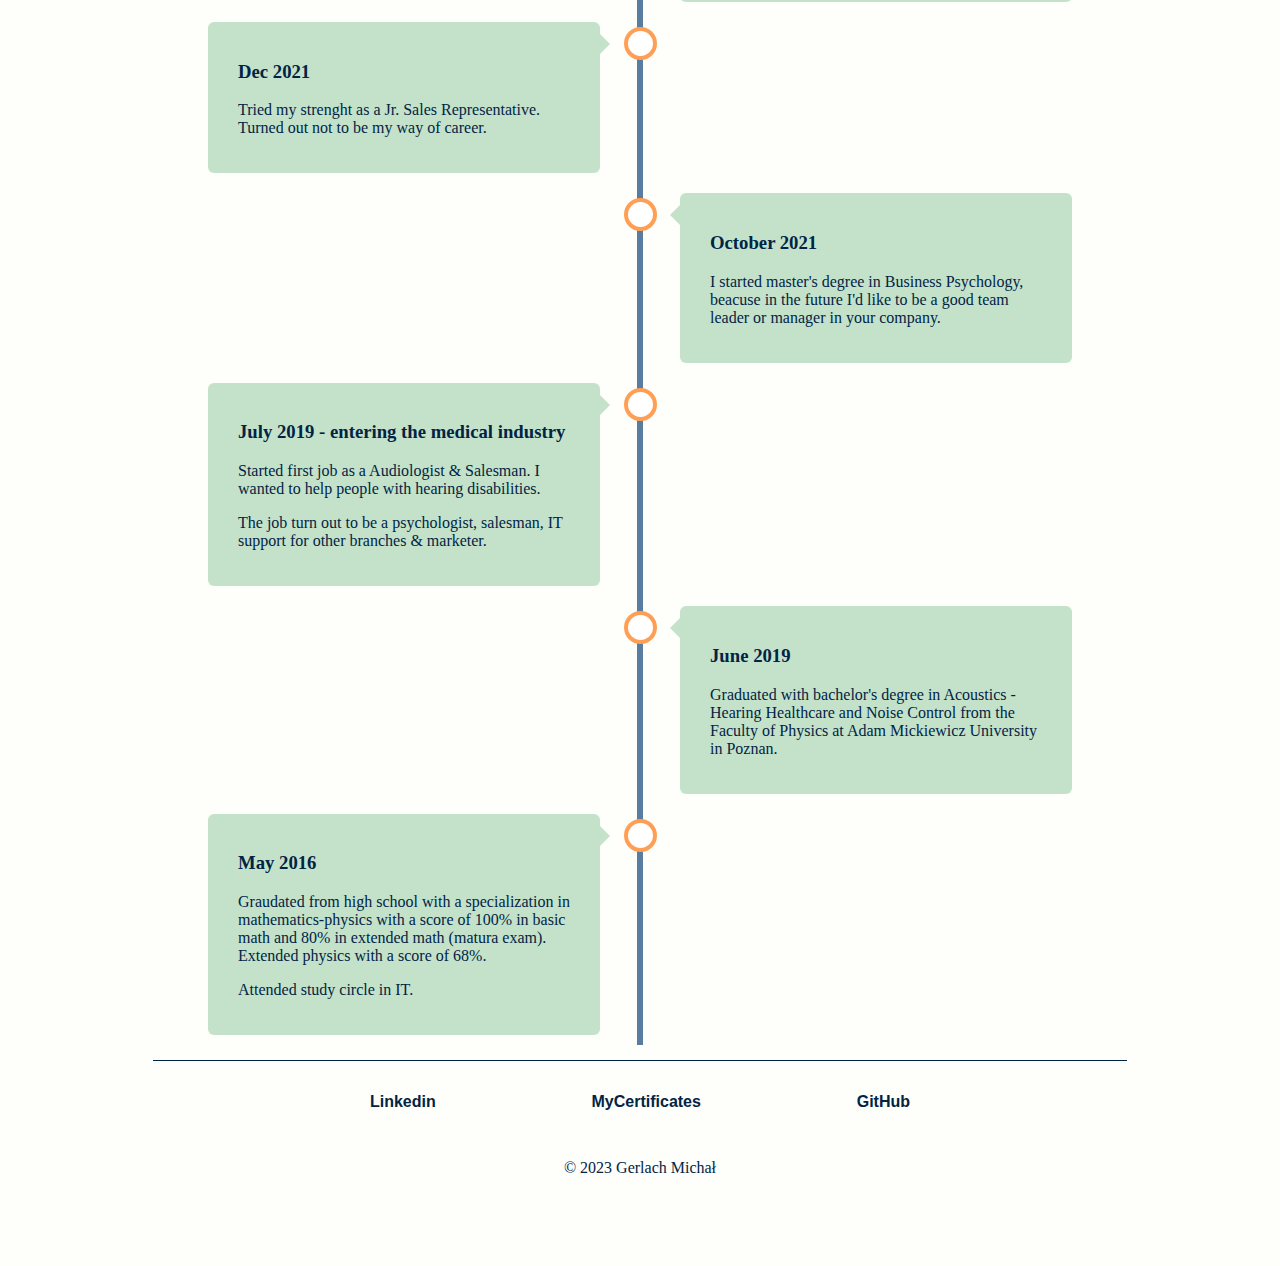
==== commit 3b21bc74: "updated project's details info in index.htmll" ====
--- a/index.html
+++ b/index.html
@@ -21,7 +21,7 @@
         <section class = "bio">
         <img class="profile-image" src="Resources/profile_pic.jpg">
         <div>
-            <h1>Hello! My name is Michał. I'm Swift enthusiast. </h1>
+            <h1>Hello! My name is Michał. I'm Swift enthusiast.</h1>
         <p align = "justify">I've been coding in Swift since May 2022 and finished iOS Developer Career Path course by Codecademy in December 2022.
             Before that I tried some Python, JavaScript & Matlab. I work as a Demand Planner in Pepco and besides planning I'm also 
             preparing useful tools in Excel for other planners.</p>
@@ -30,67 +30,101 @@
         </section>
         <section class ="recent-work">
             <h2>Recent Work</h2>
-            <article>
-                <div>
-                <h3 style="clear:right">ToDo App</h3>
+            
+
+            <article>
+                <div>
+                <h3>SocialCademy</h3>
+                <p>Online social media app</p>
+                <strong>Status: Finished</strong>
+                <ul>
+                    <li>Cloud authenticator,</li>
+                    <li>Cloud storage,</li>
+                    <li>SwiftUI,</li>
+                    <li>MVVM.</li>
+                </ul>  
+                <a class = "button" href = "https://github.com/MrGerlach/SocialCadamy" target = 'blank'>GitHub repo</a>
+                <section></section>
+                <div id="content">
+                    <div class="wrapper">
+                      <div><img class = "gridded" src="Resources/SocialCademy1.png"></div>
+                      <div><img class = "gridded" src="Resources/SocialCademy2.png"></div>
+                      <div><img class = "gridded" src="Resources/SocialCademy3.png"></div>
+                    </div>
+                </div>
+            </div>
+            </article>
+
+            <article>
+                <div>
+                <h3>CookCademy</h3>
+                <p>App for cooking recipes</p>
+                <strong>Status: Finished</strong>
+                <ul>
+                    <li>SwiftUI,</li>
+                    <li>MVVM,</li>
+                    <li>Editing & adding recipes,</li>
+                    <li>Changing colors of layout.</li>
+                </ul>  
+                <a  class = "button" href = "https://github.com/MrGerlach/Cookcademy" target = 'blank'>GitHub repo</a>
+                <section></section>
+                <div id="content">
+                    <div class="wrapper">
+                      <div><img class = "gridded" src="Resources/CookCademy1.png"></div>
+                      <div><img class = "gridded" src="Resources/CookCademy2.png"></div>
+                      <div><img class = "gridded" src="Resources/CookCademy3.png"></div>
+                      <div><img class = "gridded" src="Resources/CookCademy4.png"></div>
+                      <div><img class = "gridded" src="Resources/CookCademy5.png"></div>
+                      <div><img class = "gridded" src="Resources/CookCademy6.png"></div>
+                    </div>
+                  </div>
+                </div>
+            </article>
+
+            <article>
+                <div>
+                <h3>CodeHistory</h3>
+                <p>Quiz app</p>
+                <strong>Status: Finished</strong>
+                <ul>
+                    <li>First big project,</li>
+                    <li>SwiftUI,</li>
+                    <li>MVVM,</li>
+                    <li>App checks if the user chosen correct answer and changes the colors based on (in)correct answers.</li>
+                </ul>  
+                <a class = "button" href = "https://github.com/MrGerlach/CodeHistory" target = 'blank'>GitHub repo</a>
+                <section></section>
+                <div id="content">
+                    <div class="wrapper">
+                      <div><img class = "gridded" src="Resources/CodeHistory1.png"></div>
+                      <div><img class = "gridded" src="Resources/CodeHistory2.png"></div>
+                      <div><img class = "gridded" src="Resources/CodeHistory3.png"></div>
+                    </div>
+                </div>
+            </div>
+
+            </article>
+
+            <article>
+                <div>
+                <h3>ToDo App</h3>
                 <p>Reminders always with you </p>
                 <strong>Status: Current</strong>
                 <ul>
-                    <li>Accessibility</li>
-                    <li>Notification</li>
-                    <li>UIKit</li>
+                    <li>Accessibility,</li>
+                    <li>Notifications,</li>
+                    <li>UIKit.</li>
                 </ul>  
                 <a class = "button" href = "https://github.com/MrGerlach/ToDo" target = 'blank'>GitHub repo</a>
-                </div>
-                <img class="article-image" src = "Resources/Article-image1.png">
-
-            </article>
-
-            <article>
-                <div>
-                <h3>SocialCademy</h3>
-                <p>Reminders always with you </p>
-                <strong>Status: Finished</strong>
-                <ul>
-                    <li>Cloud connection</li>
-                    <li>Cloud storage and authenticator</li>
-                    <li>SwiftUI, MVVM</li>
-                </ul>  
-                <a class = "button" href = "https://github.com/MrGerlach/SocialCadamy" target = 'blank'>GitHub repo</a>
-                </div>
-                <img class="article-image" src = "Resources/Article-image1.png">
-
-            </article>
-
-            <article>
-                <div>
-                <h3>CookCademy</h3>
-                <p>Reminders always with you </p>
-                <strong>Status: Finished</strong>
-                <ul>
-                    <li>SwiftUI, MVVM</li>
-                    <li>Editing & adding recipes</li>
-                    <li>Manadging layout</li>
-                </ul>  
-                <a  class = "button" href = "https://github.com/MrGerlach/Cookcademy" target = 'blank'>GitHub repo</a>
-                </div>
-                <img class="article-image" src = "Resources/Article-image1.png">
-
-            </article>
-
-            <article>
-                <div>
-                <h3>CodeHistory</h3>
-                <p>Reminders always with you </p>
-                <strong>Status: Finished</strong>
-                <ul>
-                    <li>First big project</li>
-                    <li>SwiftUI, MVVM</li>
-                    <li>App check if the user chosen correct answer and changes the colors based on (in)correct answers.</li>
-                </ul>  
-                <a class = "button" href = "https://github.com/MrGerlach/CodeHistory" target = 'blank'>GitHub repo</a>
-                </div>
-                <img class="article-image" src = "Resources/Article-image1.png">
+                <section></section>
+                <div id="content">
+                    <div class="wrapper">
+                      <div><img class = "gridded" src="Resources/ToDo1.png"></div>
+                      <div><img class = "gridded" src="Resources/wokrinprogress.png"></div>
+                      <div><img class = "gridded" src="Resources/ToDo2.png"></div>
+                    </div>
+                </div>
+            </div>
 
             </article>
 
@@ -100,20 +134,26 @@
                 <p>Smaller projects to learn new things</p>
                 <strong>Status: Open list</strong>
                 <ul>
-                    <li>RandomUsers</li>
-                    <li>GridCallendar</li>
-                    <li>ToolbarProject</li>
-                </ul>  
-                <a href = "" target = 'blank'>GitHub repo</a>
-                </div>
-                <img src = "Resources/Article-image1.png">
-                <img src = "Resources/Article-image1.png">
-                <img src = "Resources/Article-image1.png">
-
-            </article>
-        </section>
+                    <li>RandomUsers - connected to API, which generates random users names and profile images #JSON</li>
+                    <li>GridCallendar - using grid to show calendar</li>
+                    <li>ToolbarProject - using toolbar</li>
+                </ul>
+                <div id="content">
+                    <div class="wrapper">
+                      <div><img class = "gridded" src="Resources/RandomUsers.png"></div>
+                      <div><img class = "gridded" src="Resources/GridCalendar.png"></div>
+                      <div><img class = "gridded" src="Resources/Toolbar3.png"></div>
+                      <center><a class = "button" href = "https://github.com/MrGerlach/RandomUsers" target = 'blank'>GitHub repo</a></center>
+                      <center><a class = "button" href = "https://github.com/MrGerlach/GridCalendar" target = 'blank'>GitHub repo</a></center>
+                      <center><a class = "button" href = "https://github.com/MrGerlach/Toolbar-Project" target = 'blank'>GitHub repo</a></center>
+                    </div>
+                </div>
+            </div>
+            </article>
+        </section>
+        
         <section>
-            <center><h3>If you are interested, please <a class="button" href="contactme.html">contact me</a></h3></center>
+            <center><h3>If you are interested</h3><a class="button" href="contactme.html">contact me</a></center>
         </section>
         <section>
             <h2>Work history</h2>
--- a/style.css
+++ b/style.css
@@ -17,6 +17,7 @@
   border-block-end: 1px solid;
   padding: 15px;
 }
+
 header {
     border-radius: 1rem;
     background: #c4e2ca;
@@ -76,7 +77,7 @@
     color:whitesmoke;
     background: #587d9f;
     padding: 0 1rem;
-    height: 2.5 rem;
+    height: 3 rem;
     display: inline-flex;
     align-items: center;
     border-radius: 1.25rem;
@@ -105,6 +106,7 @@
     display: inline-flex;
     align-items: center;
     border-radius: 1.25rem;
+    font-family: 'American Typewriter';
 }
 .resume-buttons {
     display: inline-flex;
@@ -113,8 +115,9 @@
 }
 article {
     display: flex;
-    padding: 2rem 0;
-    align-items: center;
+    padding: 2rem 1rem;
+    align-items: center;
+    border-bottom: double;
 }
 
 article strong {
@@ -306,4 +309,21 @@
     .right {
       left: 0%;
     }
+  }
+
+  .wrapper {
+    display: grid;
+    grid-template-columns: repeat(3, 1fr);
+    grid-column-gap: 25px;
+    grid-row-gap: 25px;
+    align-items: center;
+  }
+  
+  .wrapper > div img {
+    max-width: 100%;
+  }
+
+  .gridded {
+    width: 320px;
+
   }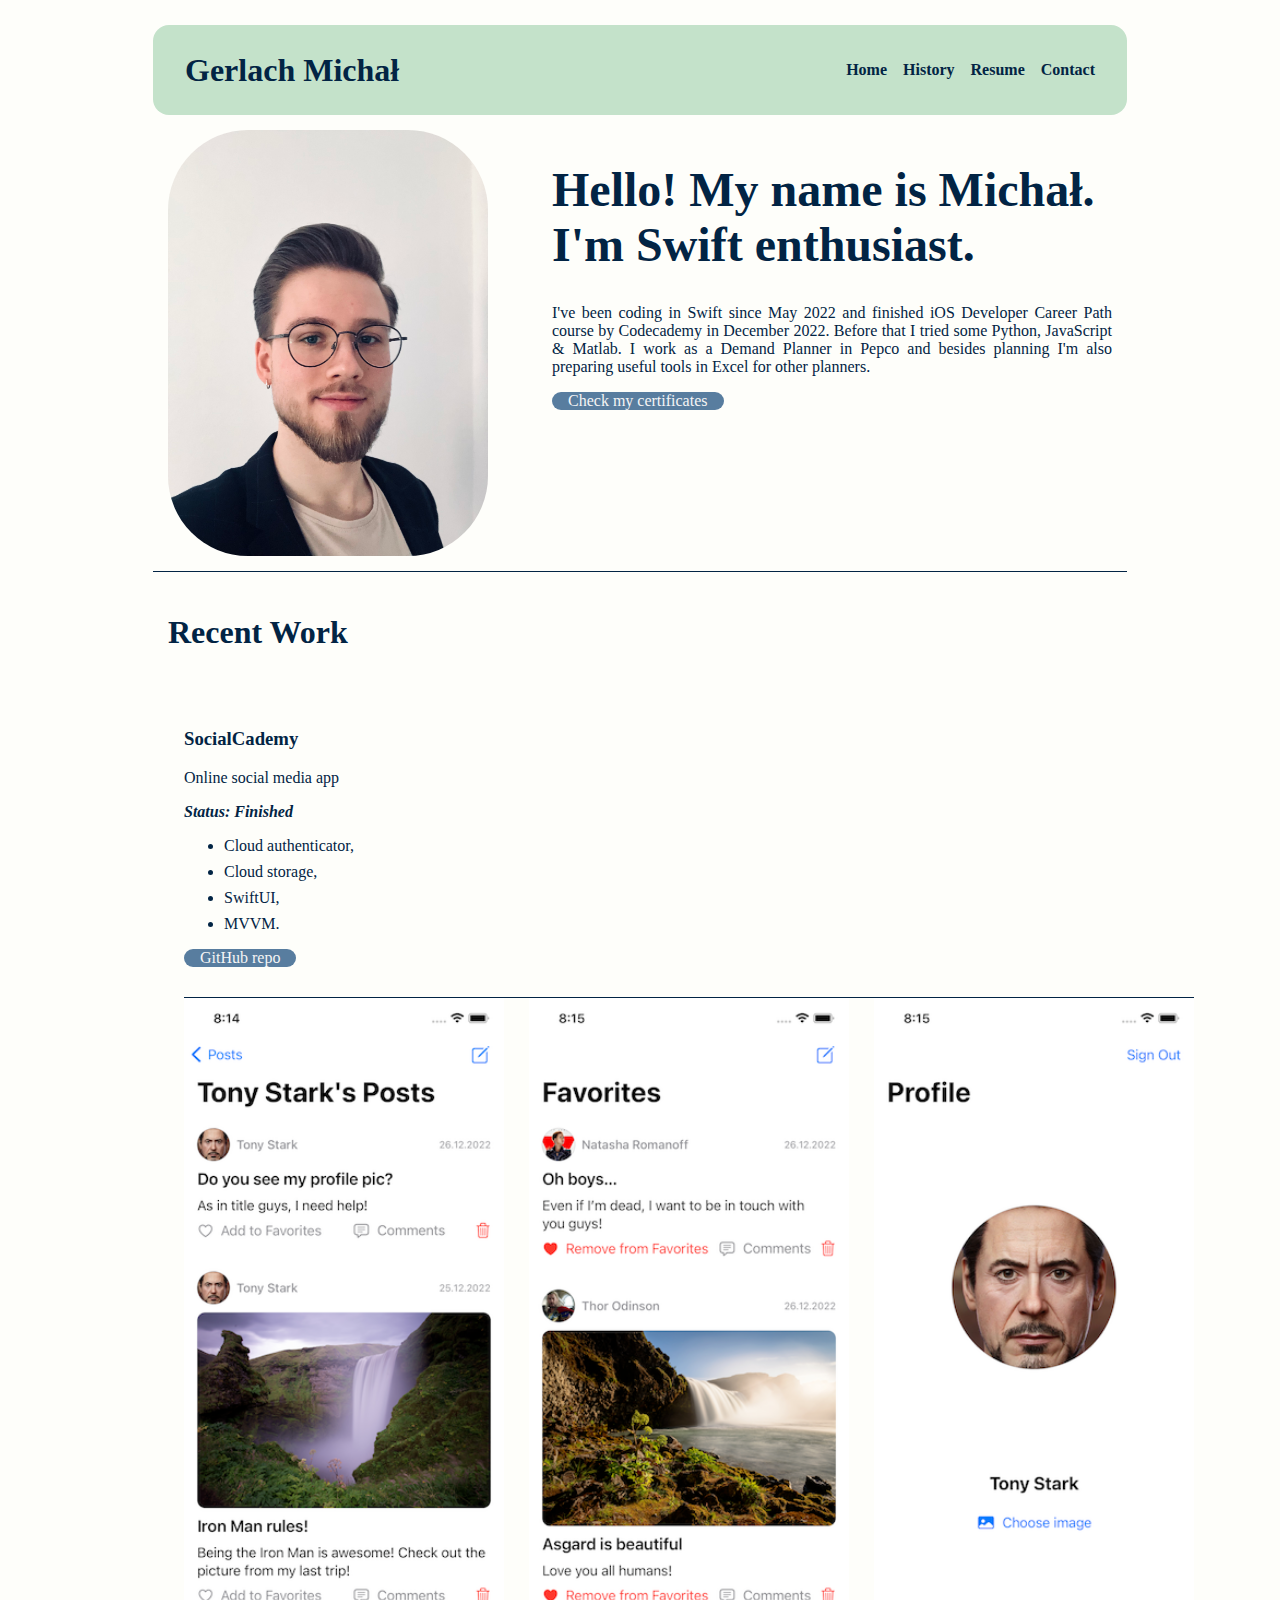
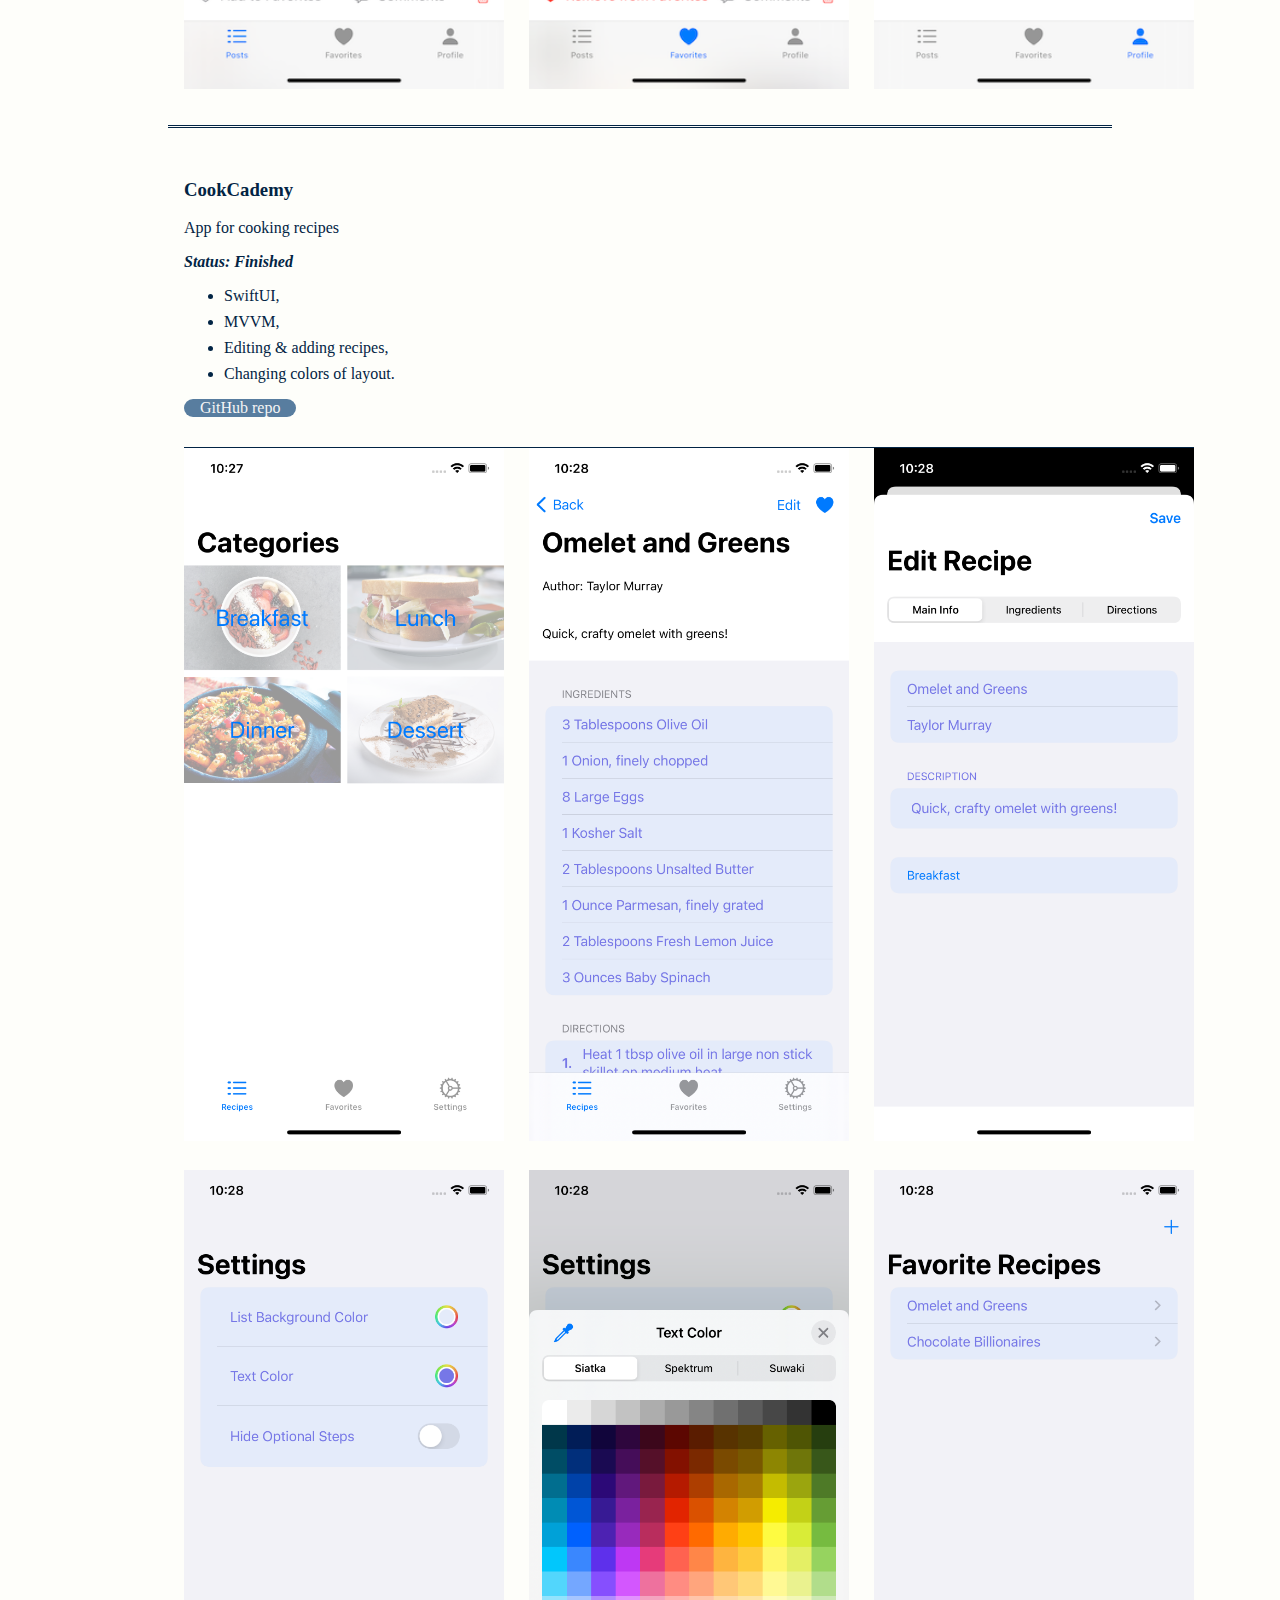
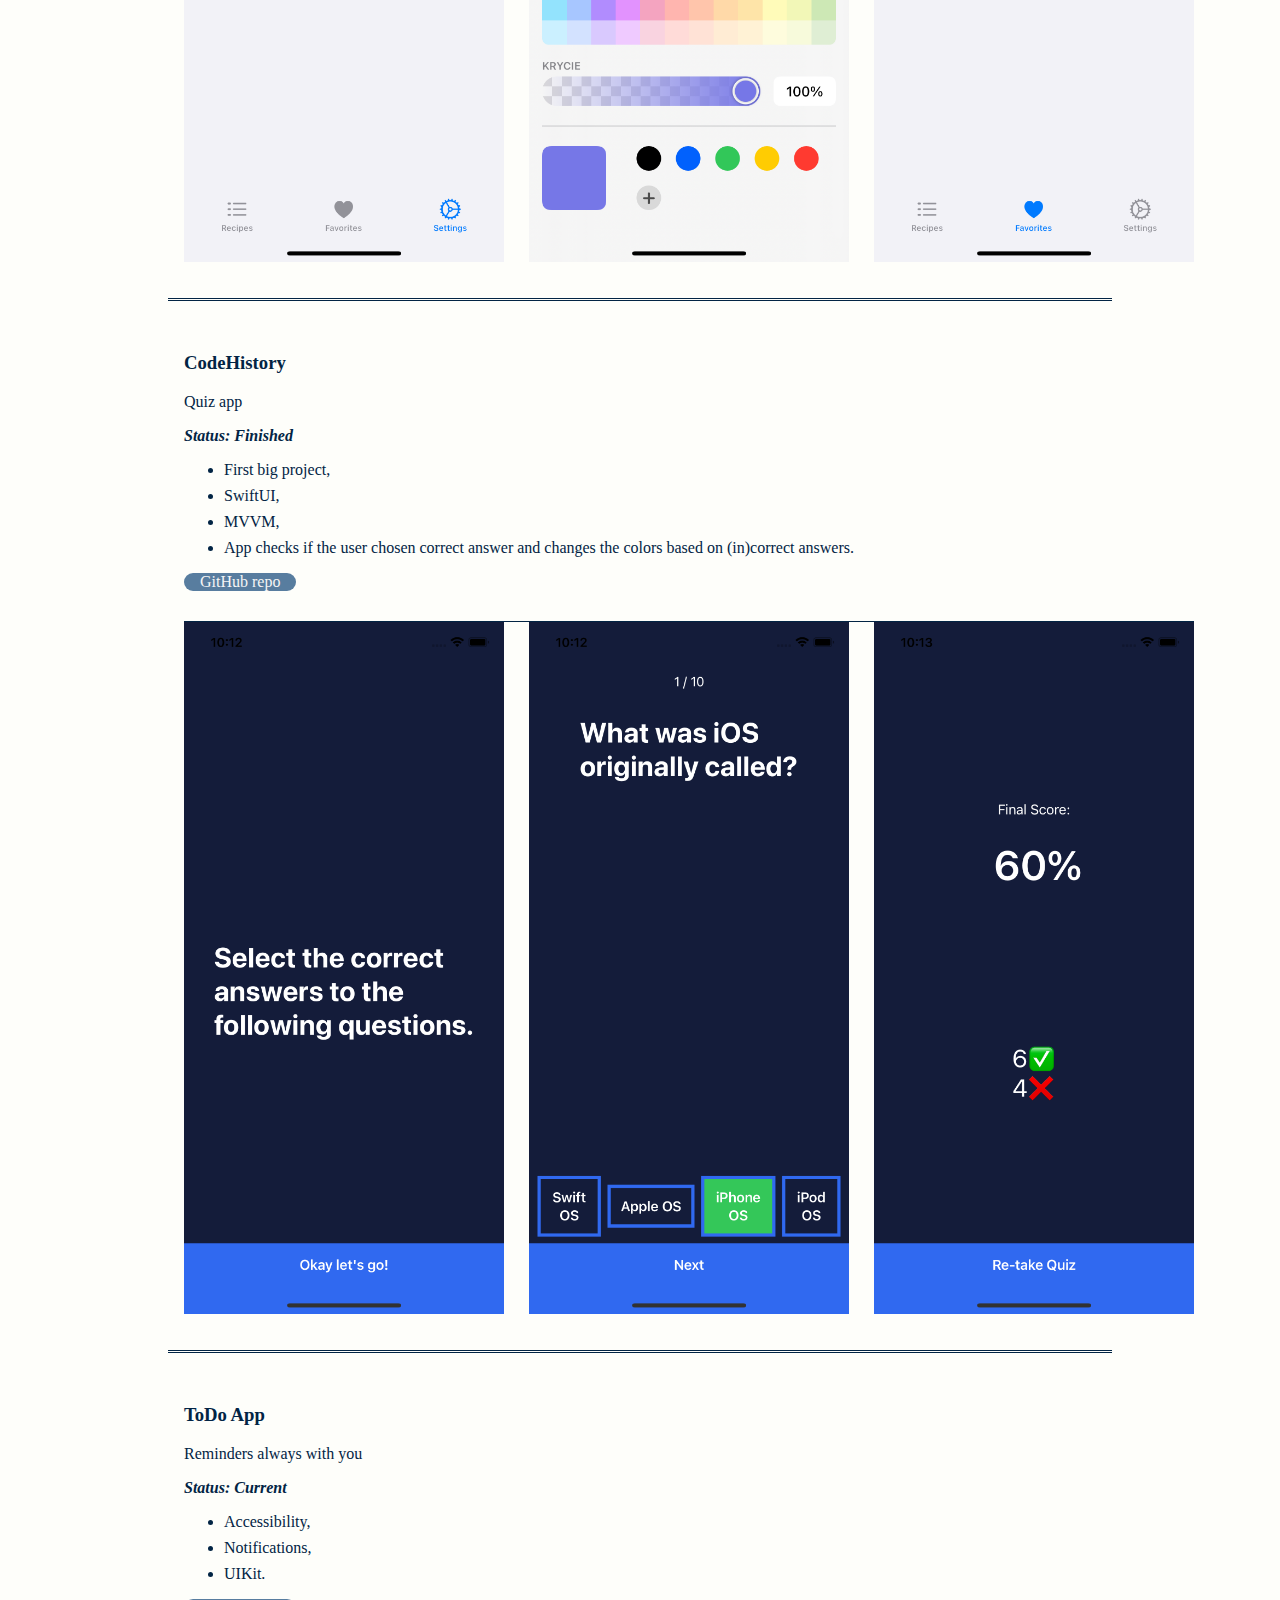
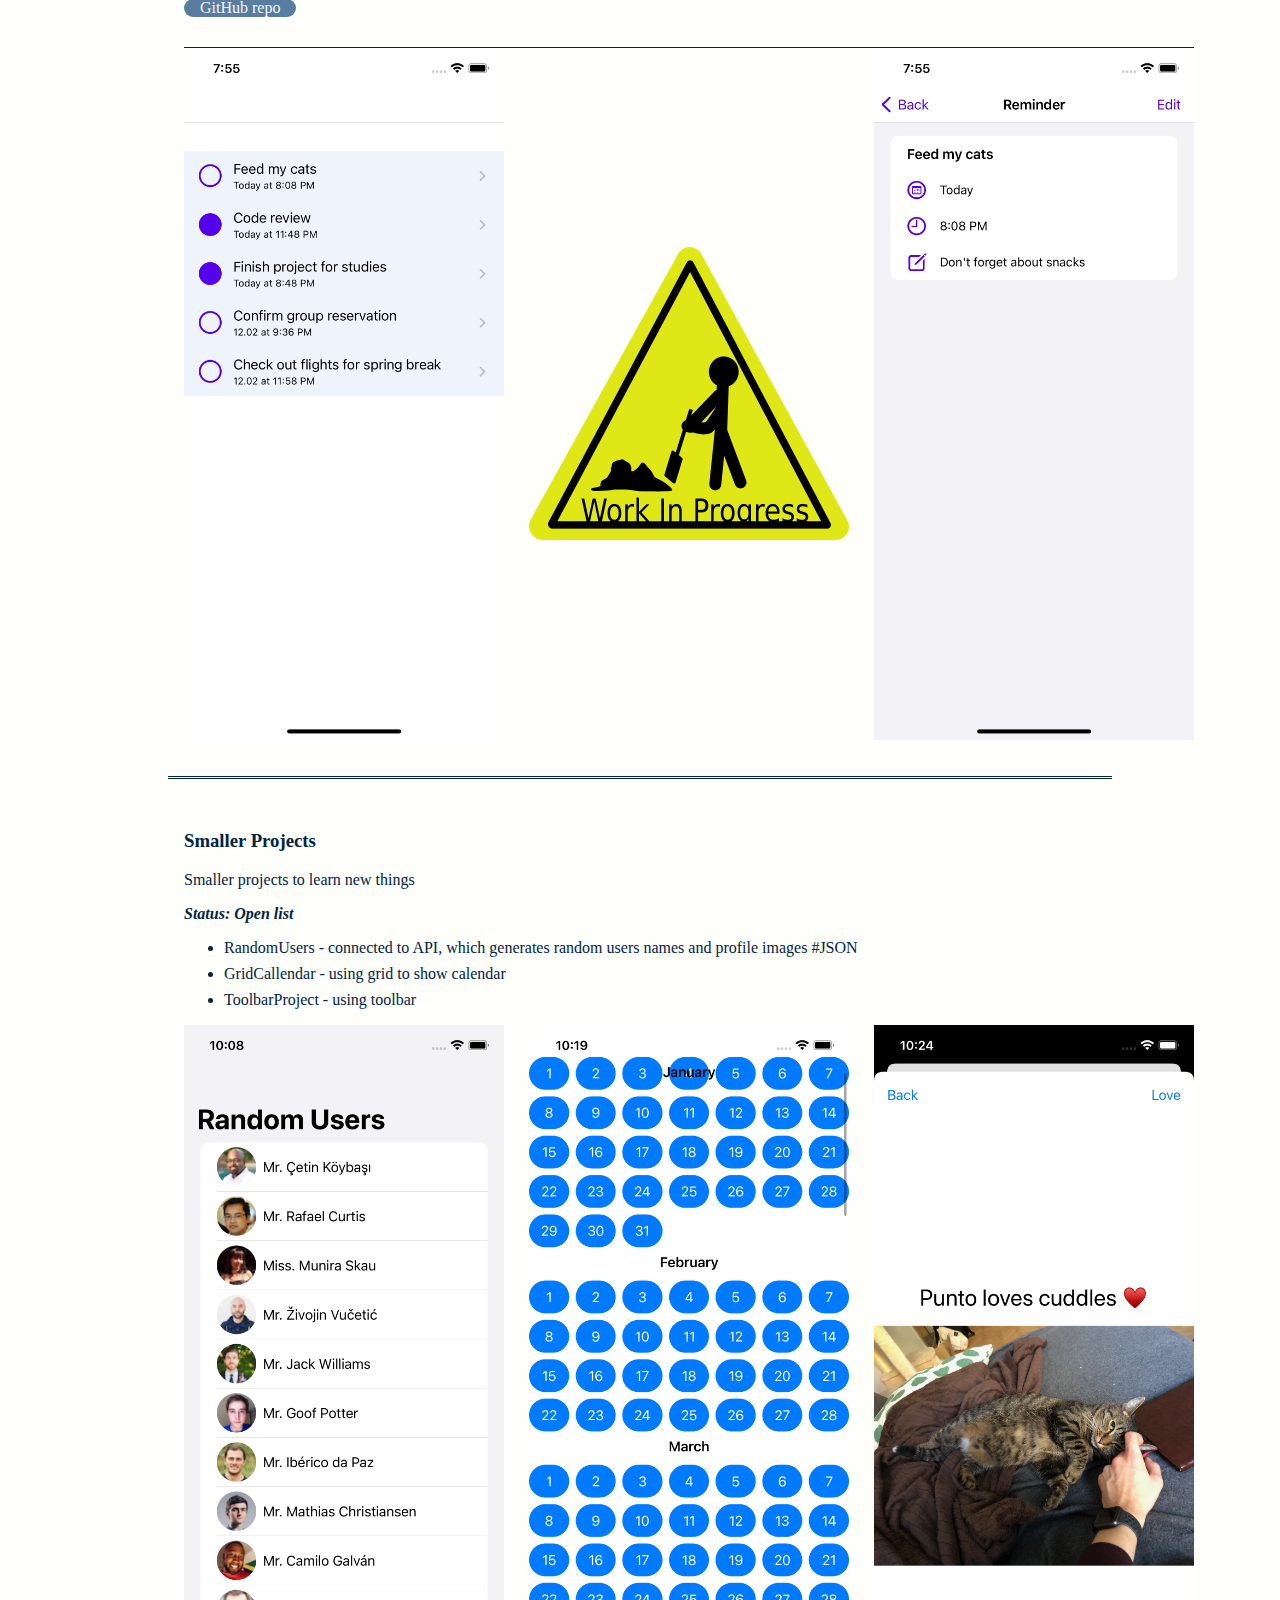
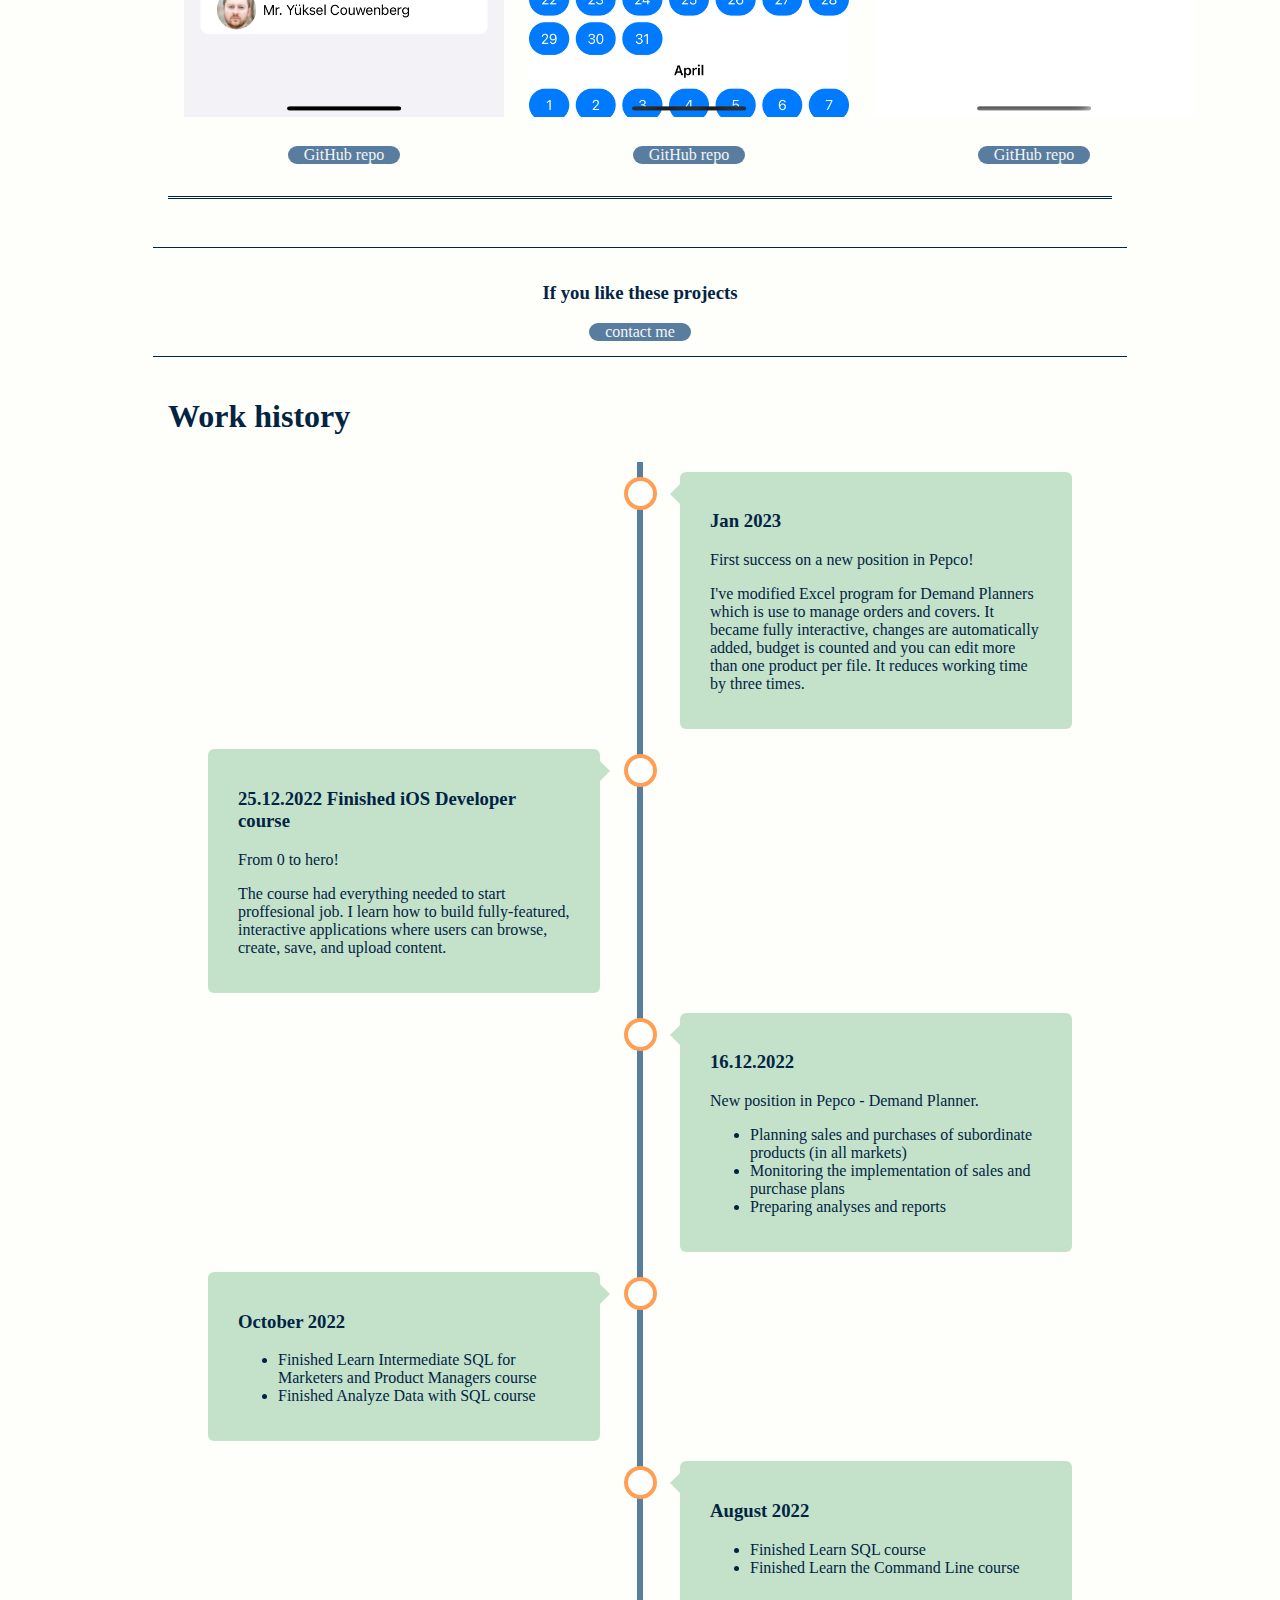
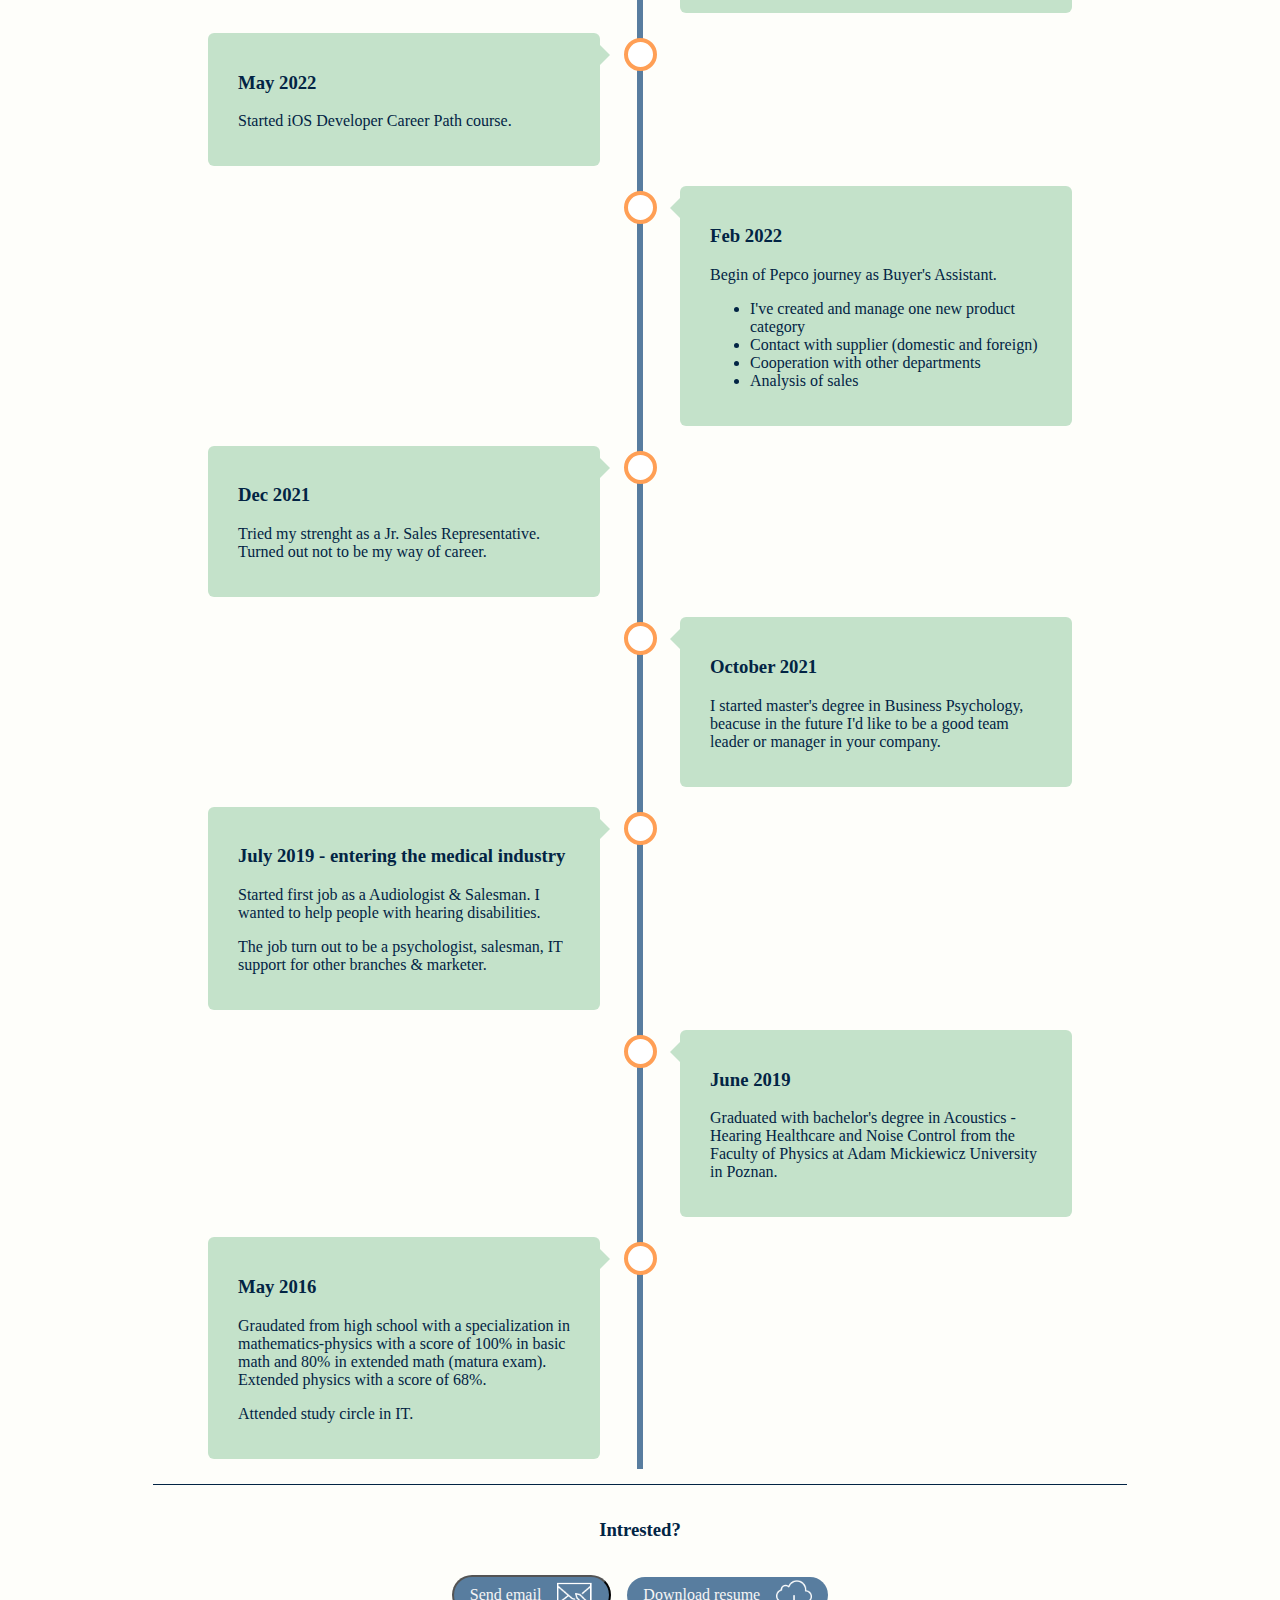
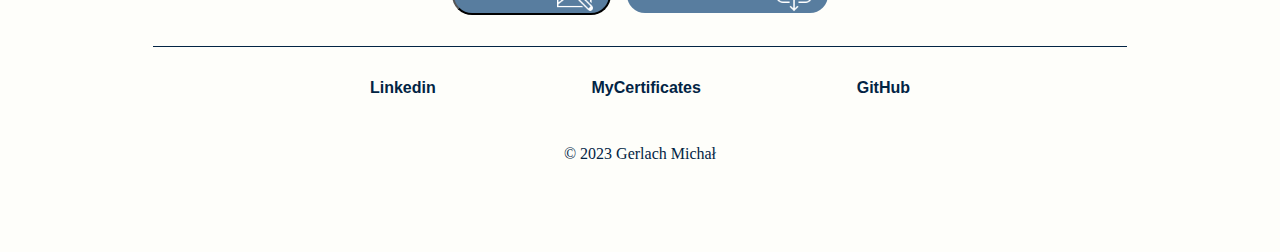
==== commit 995e41cb: "updated index with contact section" ====
--- a/index.html
+++ b/index.html
@@ -153,7 +153,7 @@
         </section>
         
         <section>
-            <center><h3>If you are interested</h3><a class="button" href="contactme.html">contact me</a></center>
+            <center><h3>If you like these projects</h3><a class="button" href="contactme.html">contact me</a></center>
         </section>
         <section>
             <h2>Work history</h2>
@@ -265,6 +265,28 @@
               </div> 
             </section>
         </section>
+
+        <section>
+          <center>
+            <h3>Intrested?</h3>
+            <div class ="resume-buttons">
+              <form action="mailto:micgerlach.contact@gmail.com"
+                method="POST"
+                enctype="multipart/form-data"
+                  name="EmailForm">
+                  <button class = "button" type="submit" value="Submit">
+                    Send email
+                     <img  class="buttonimage" src="Resources/mail50.png">
+                  </button>
+              </form>  
+              <div>
+              <a class = "button-resume" href="Resources/M_Gerlach_Resume.pdf" download>Download resume
+                <img class = "buttonimage" src="Resources/download50.png" alt="Download resume">
+              </a>
+            </div>
+          </div>
+          </center>
+      </section>
 
         <footer>
             <ul>
--- a/style.css
+++ b/style.css
@@ -320,7 +320,7 @@
   }
   
   .wrapper > div img {
-    max-width: 100%;
+    max-width: 320px;
   }
 
   .gridded {
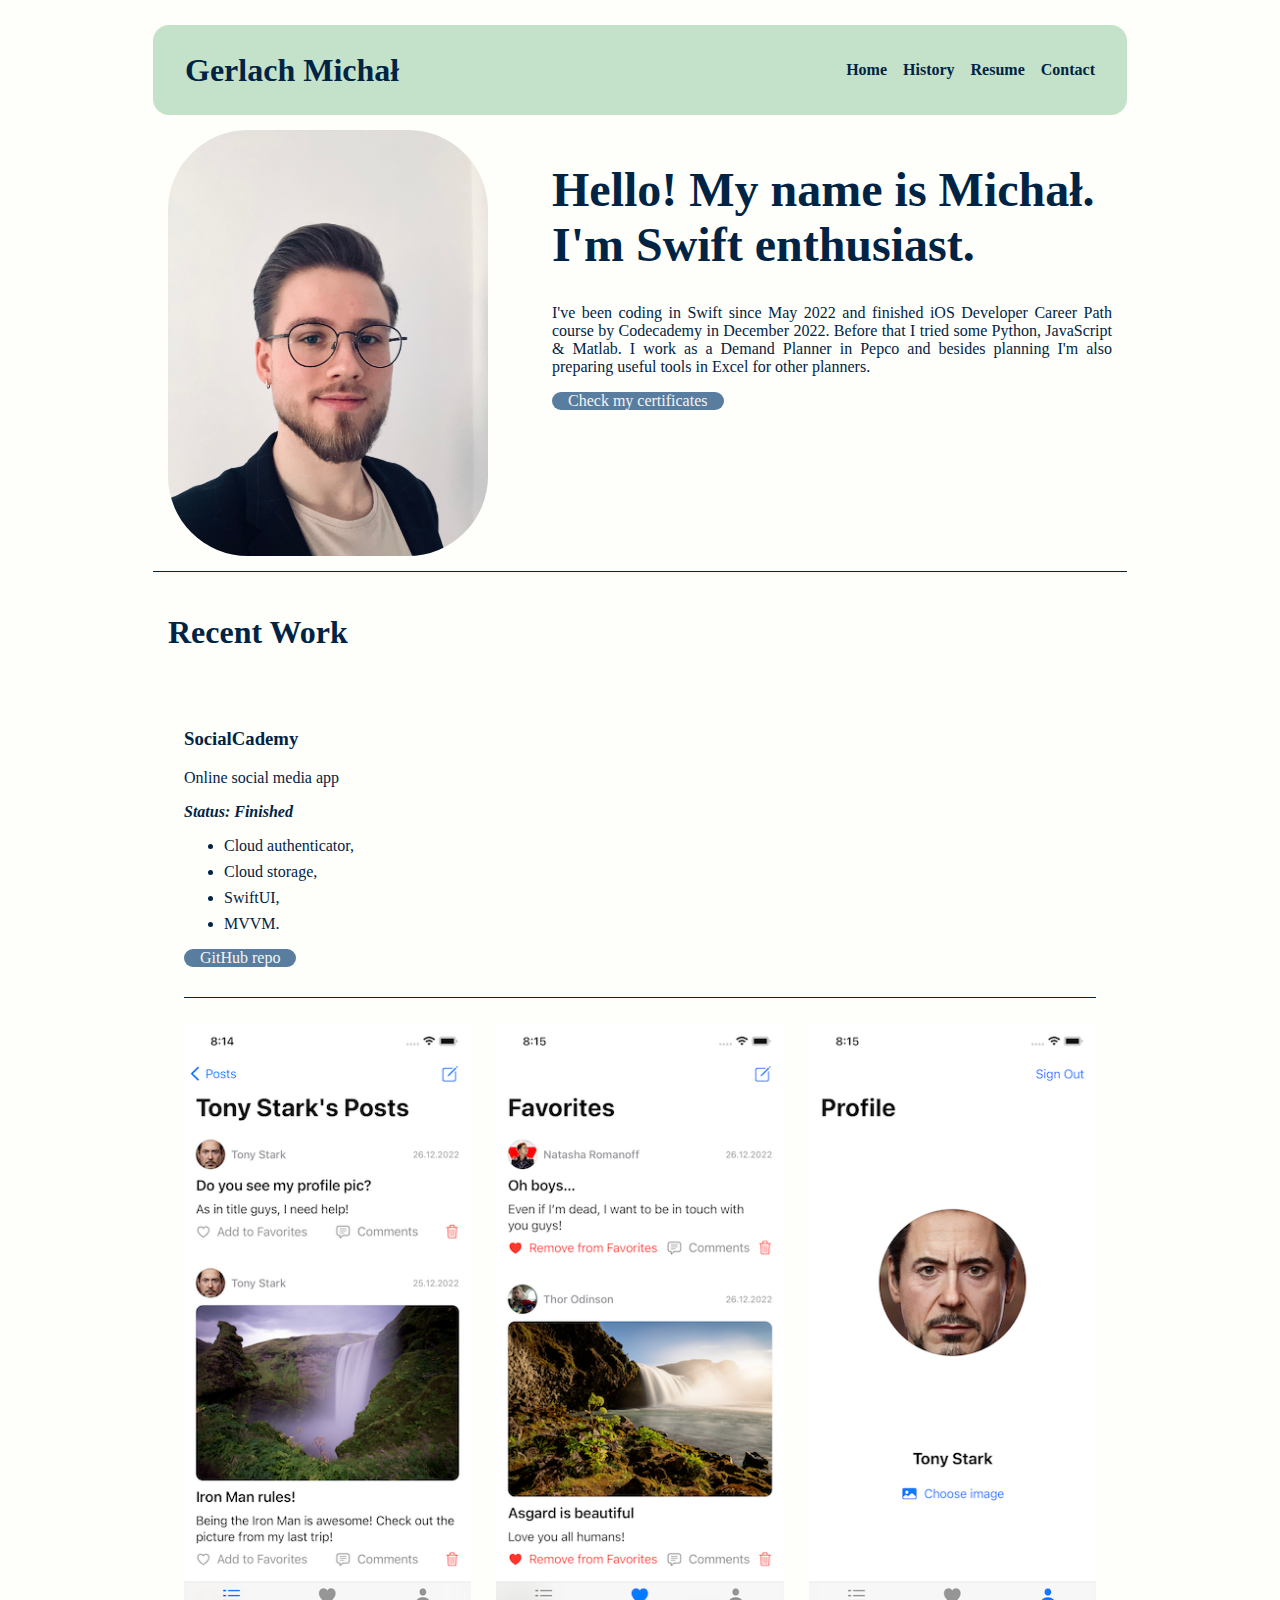
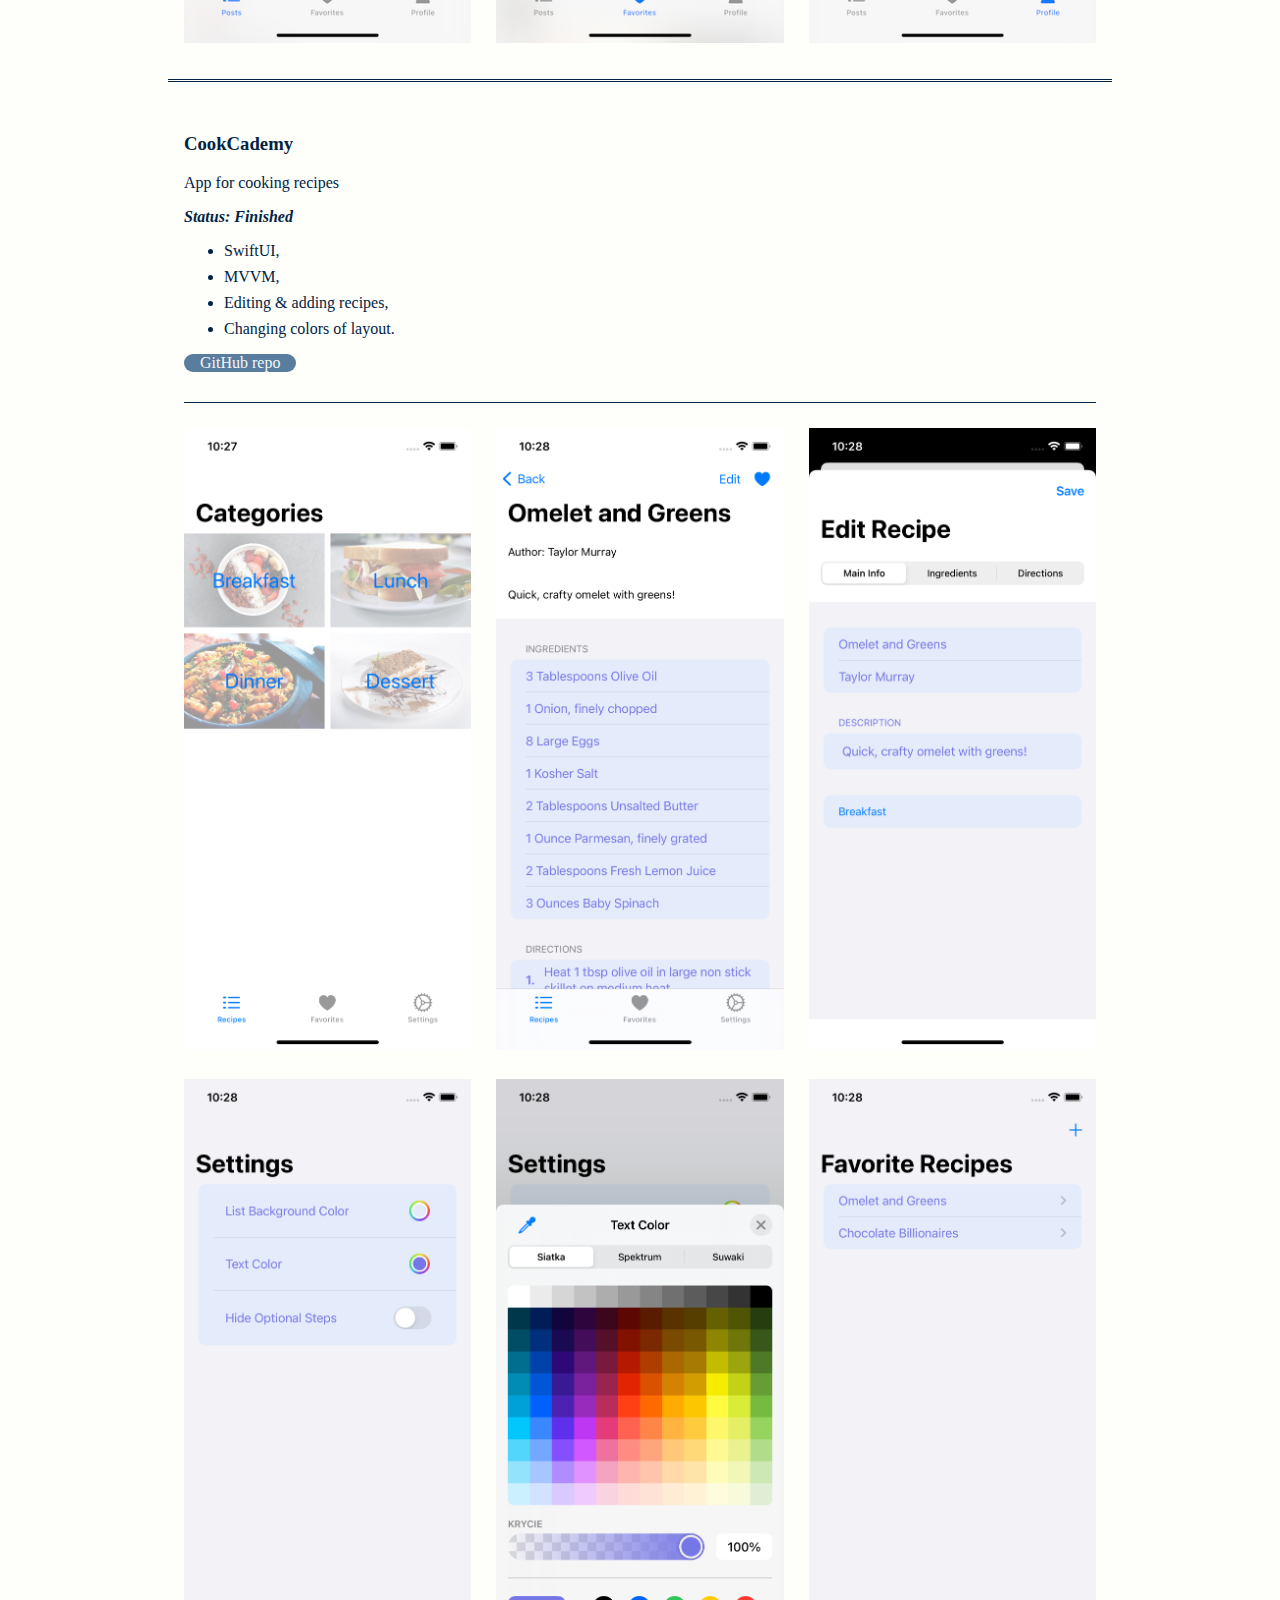
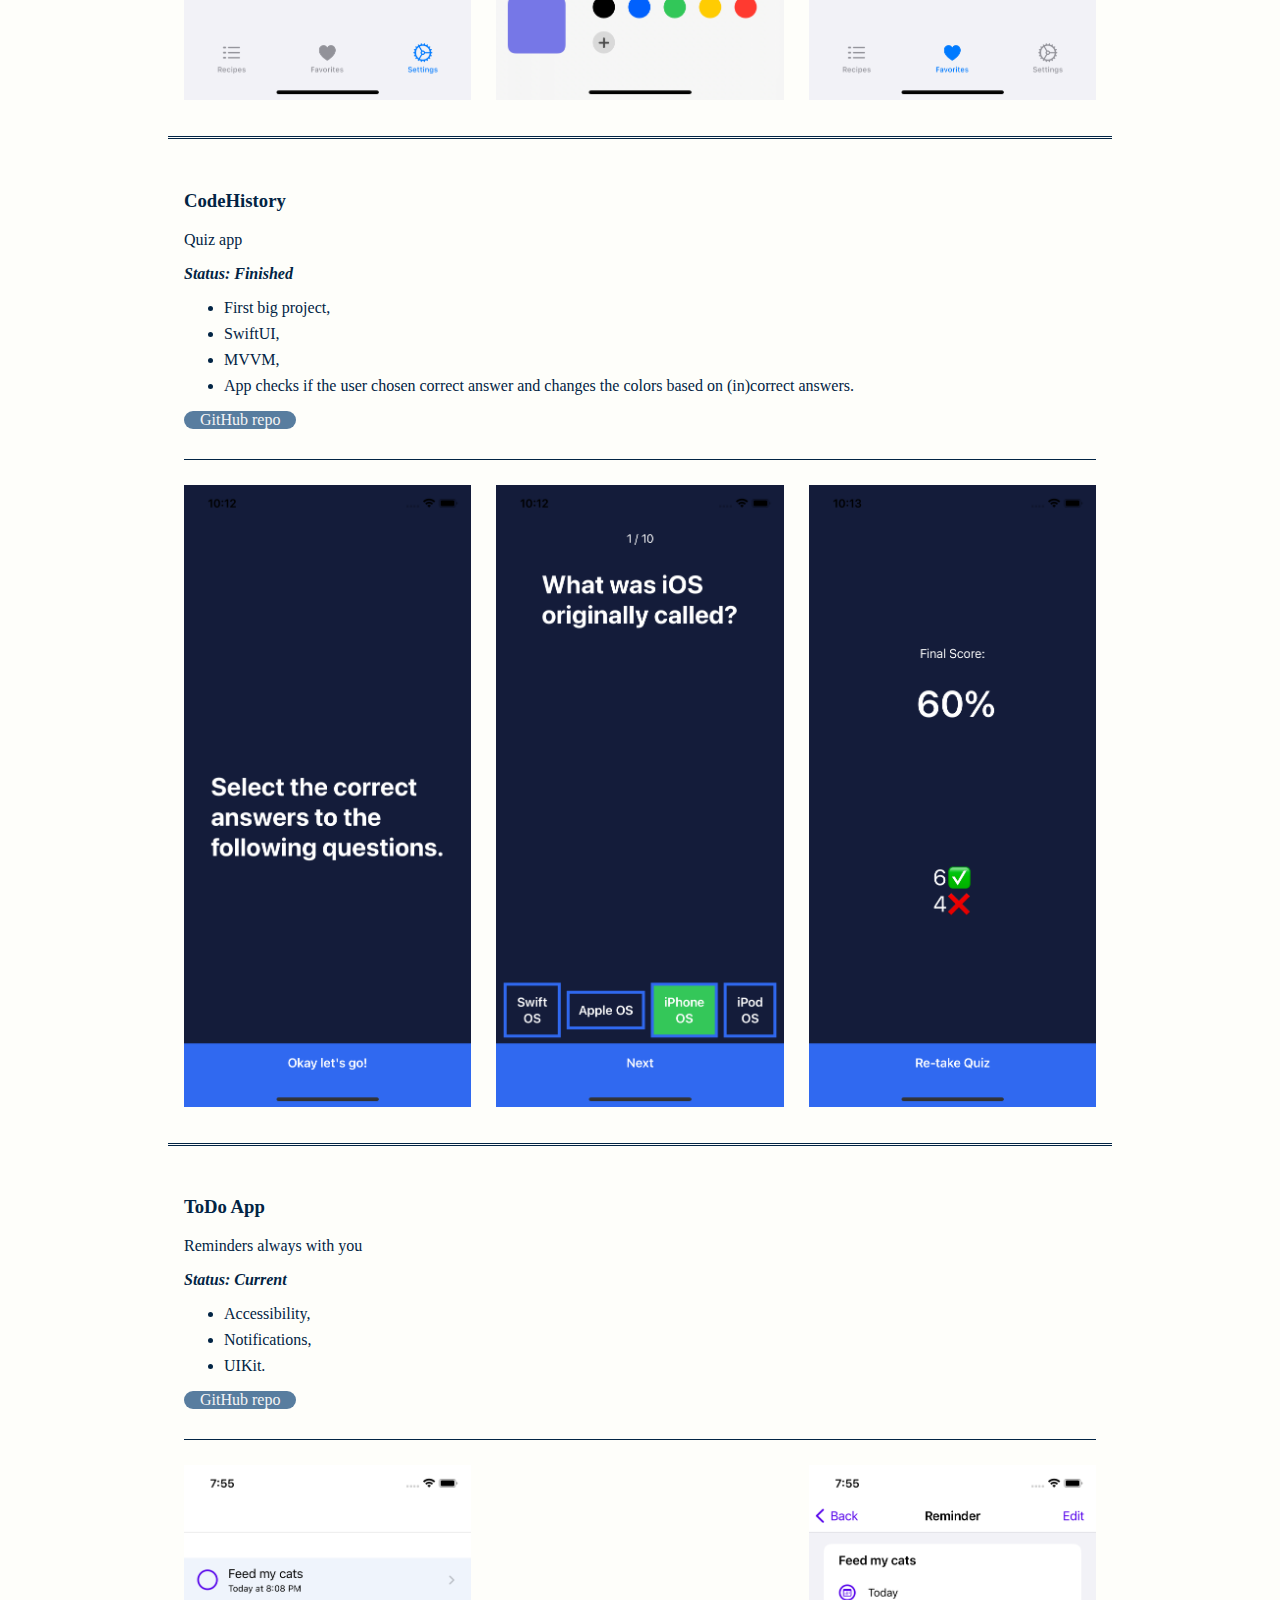
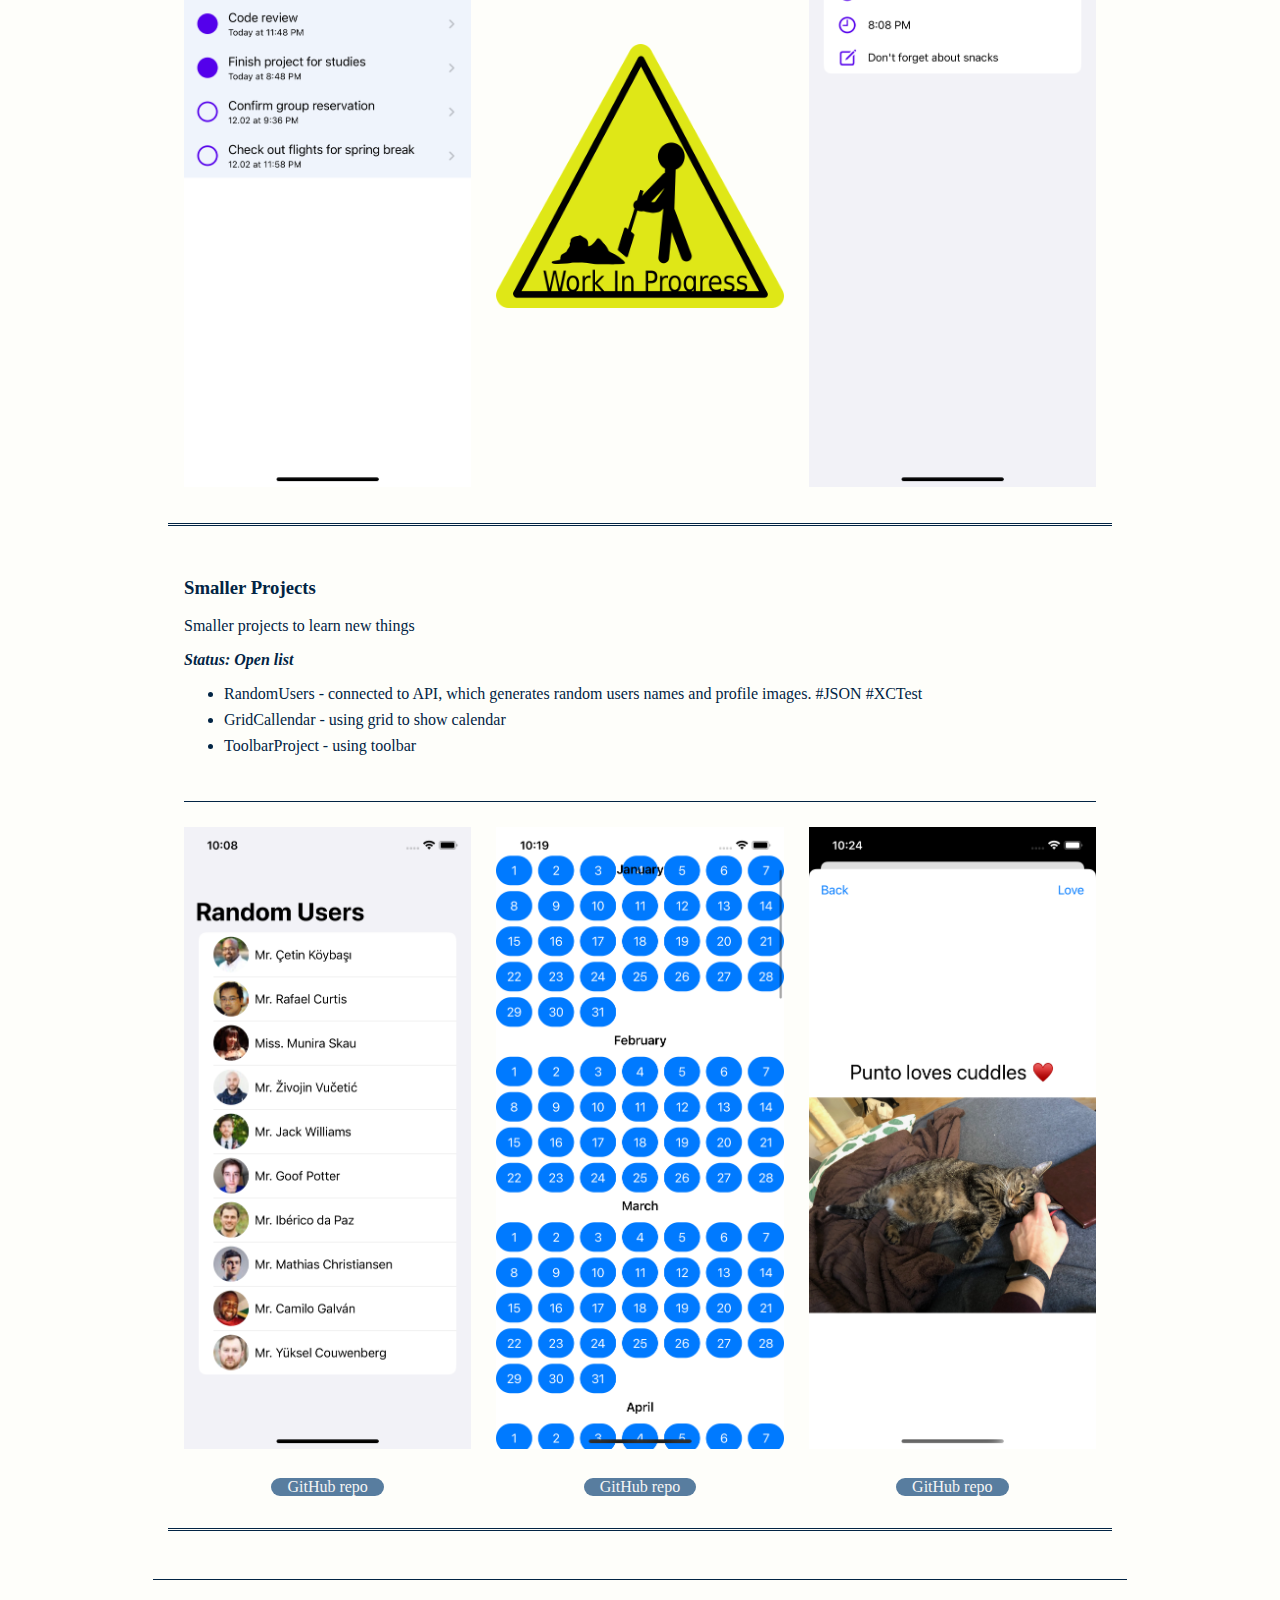
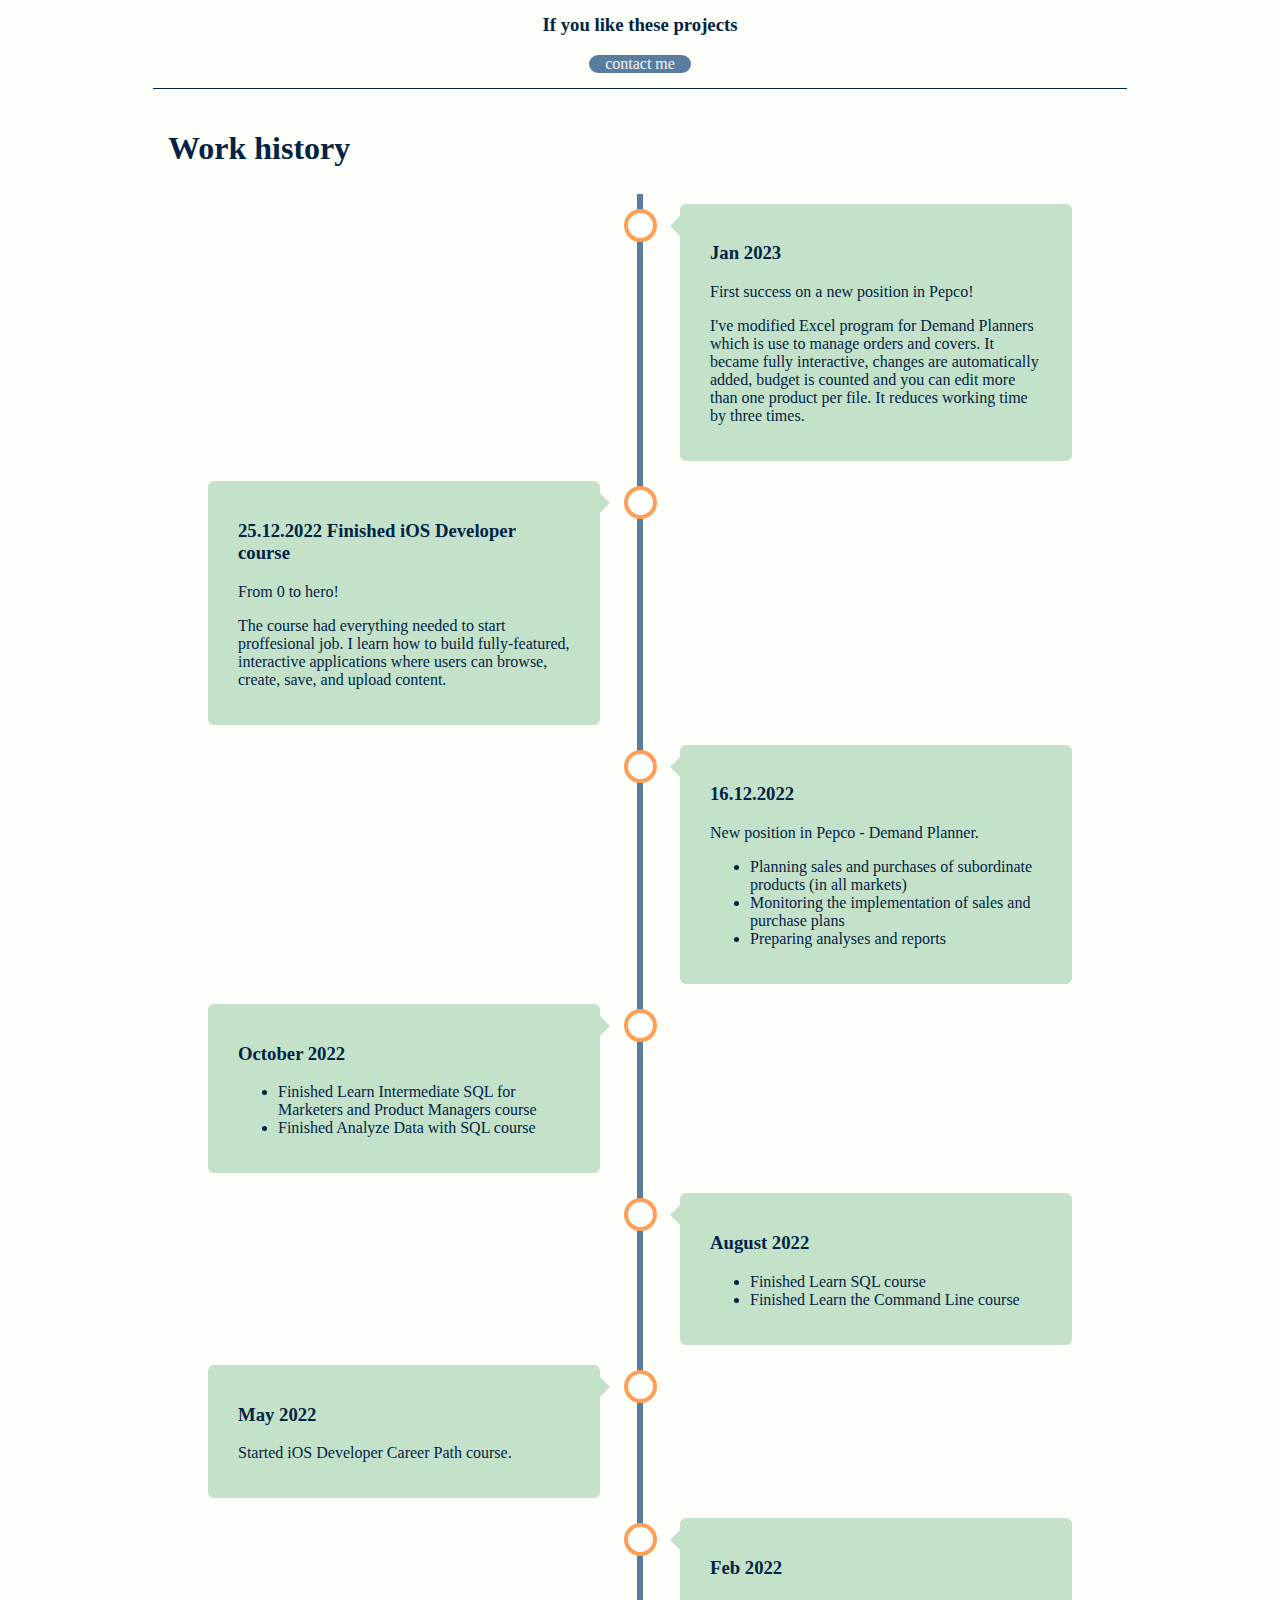
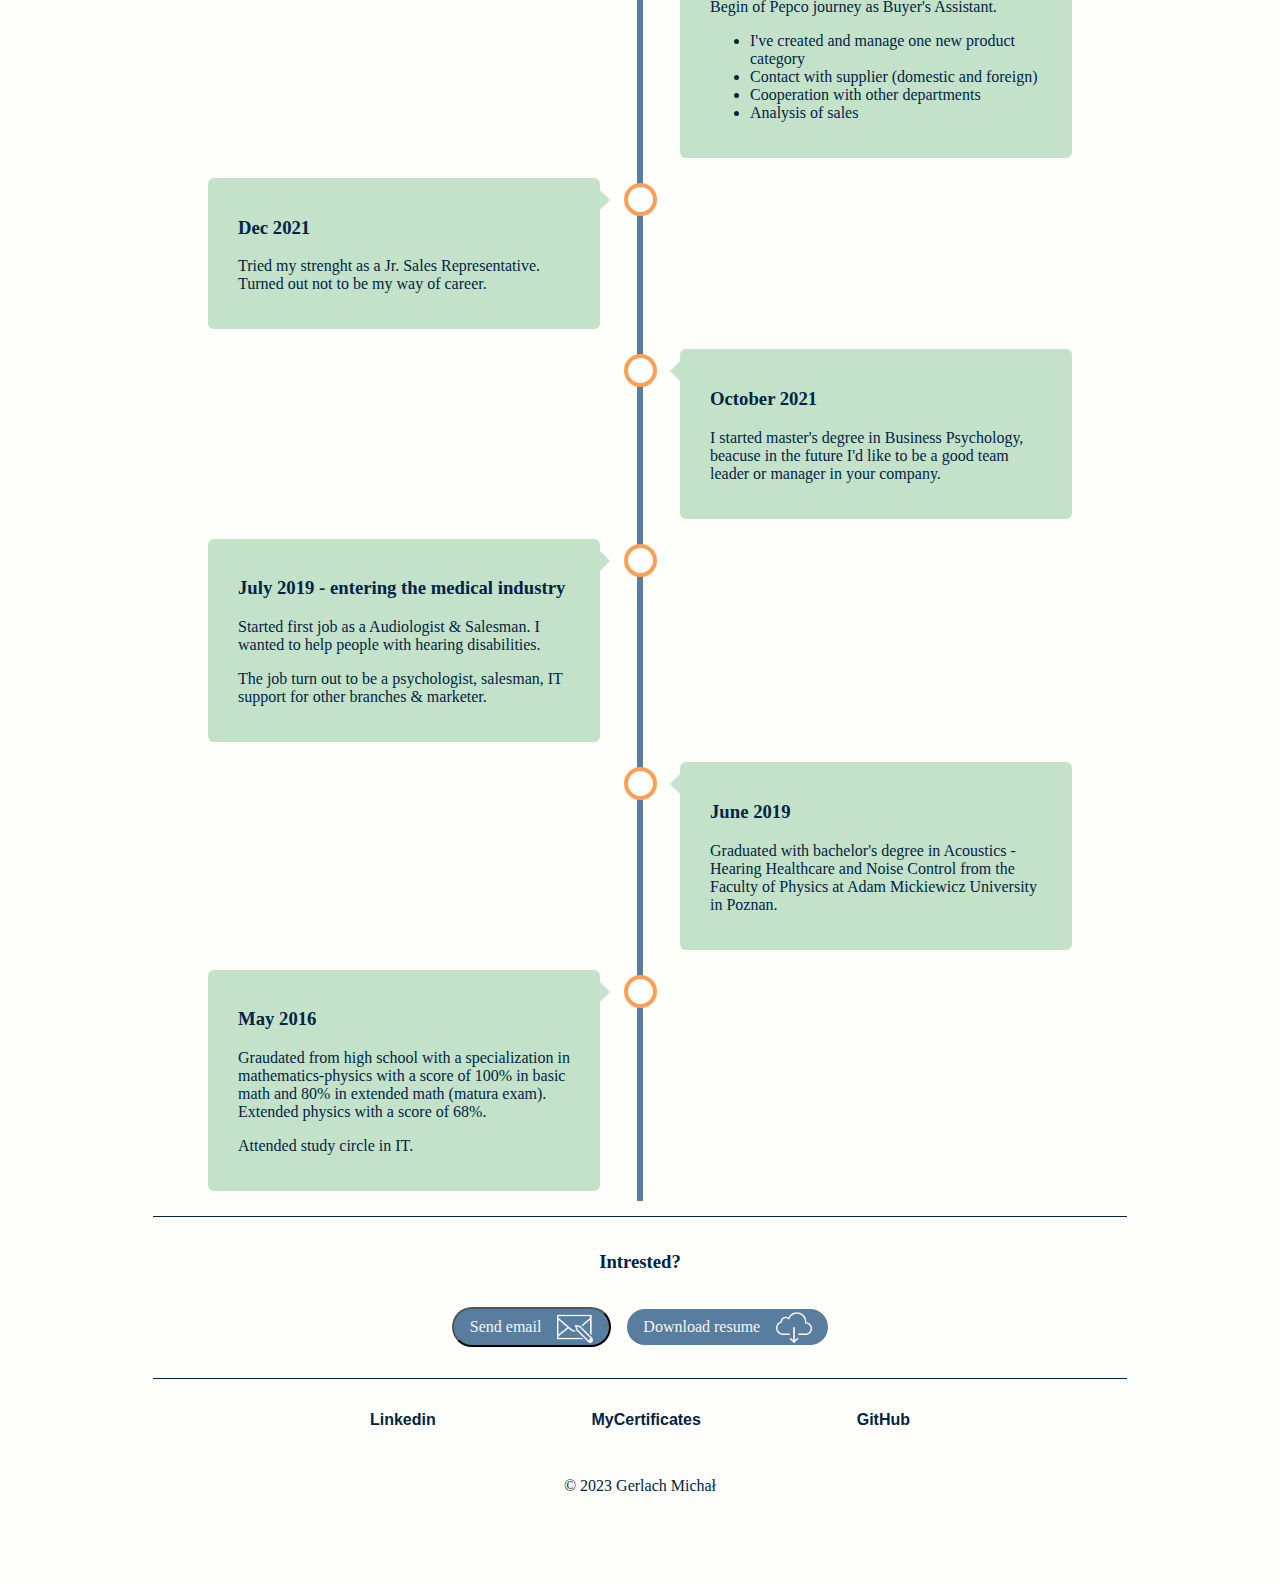
==== commit 9d75b4d9: "changed link to socialcademy" ====
--- a/index.html
+++ b/index.html
@@ -43,8 +43,8 @@
                     <li>SwiftUI,</li>
                     <li>MVVM.</li>
                 </ul>  
-                <a class = "button" href = "https://github.com/MrGerlach/SocialCadamy" target = 'blank'>GitHub repo</a>
-                <section></section>
+                <a class = "button" href = "https://github.com/MrGerlach/SocialCademy" target = 'blank'>GitHub repo</a>
+                <section id = "break"></section>
                 <div id="content">
                     <div class="wrapper">
                       <div><img class = "gridded" src="Resources/SocialCademy1.png"></div>
@@ -67,7 +67,7 @@
                     <li>Changing colors of layout.</li>
                 </ul>  
                 <a  class = "button" href = "https://github.com/MrGerlach/Cookcademy" target = 'blank'>GitHub repo</a>
-                <section></section>
+                <section id = "break"></section>
                 <div id="content">
                     <div class="wrapper">
                       <div><img class = "gridded" src="Resources/CookCademy1.png"></div>
@@ -93,7 +93,7 @@
                     <li>App checks if the user chosen correct answer and changes the colors based on (in)correct answers.</li>
                 </ul>  
                 <a class = "button" href = "https://github.com/MrGerlach/CodeHistory" target = 'blank'>GitHub repo</a>
-                <section></section>
+                <section class = "break"></section>
                 <div id="content">
                     <div class="wrapper">
                       <div><img class = "gridded" src="Resources/CodeHistory1.png"></div>
@@ -116,7 +116,7 @@
                     <li>UIKit.</li>
                 </ul>  
                 <a class = "button" href = "https://github.com/MrGerlach/ToDo" target = 'blank'>GitHub repo</a>
-                <section></section>
+                <section id = "break"></section>
                 <div id="content">
                     <div class="wrapper">
                       <div><img class = "gridded" src="Resources/ToDo1.png"></div>
@@ -134,10 +134,11 @@
                 <p>Smaller projects to learn new things</p>
                 <strong>Status: Open list</strong>
                 <ul>
-                    <li>RandomUsers - connected to API, which generates random users names and profile images #JSON</li>
+                    <li>RandomUsers - connected to API, which generates random users names and profile images. #JSON #XCTest</li>
                     <li>GridCallendar - using grid to show calendar</li>
                     <li>ToolbarProject - using toolbar</li>
                 </ul>
+                <section id = "break"></section>
                 <div id="content">
                     <div class="wrapper">
                       <div><img class = "gridded" src="Resources/RandomUsers.png"></div>
--- a/style.css
+++ b/style.css
@@ -312,6 +312,7 @@
   }
 
   .wrapper {
+    padding-top: 25px;
     display: grid;
     grid-template-columns: repeat(3, 1fr);
     grid-column-gap: 25px;
@@ -324,6 +325,5 @@
   }
 
   .gridded {
-    width: 320px;
-
+    width: 100%;
   }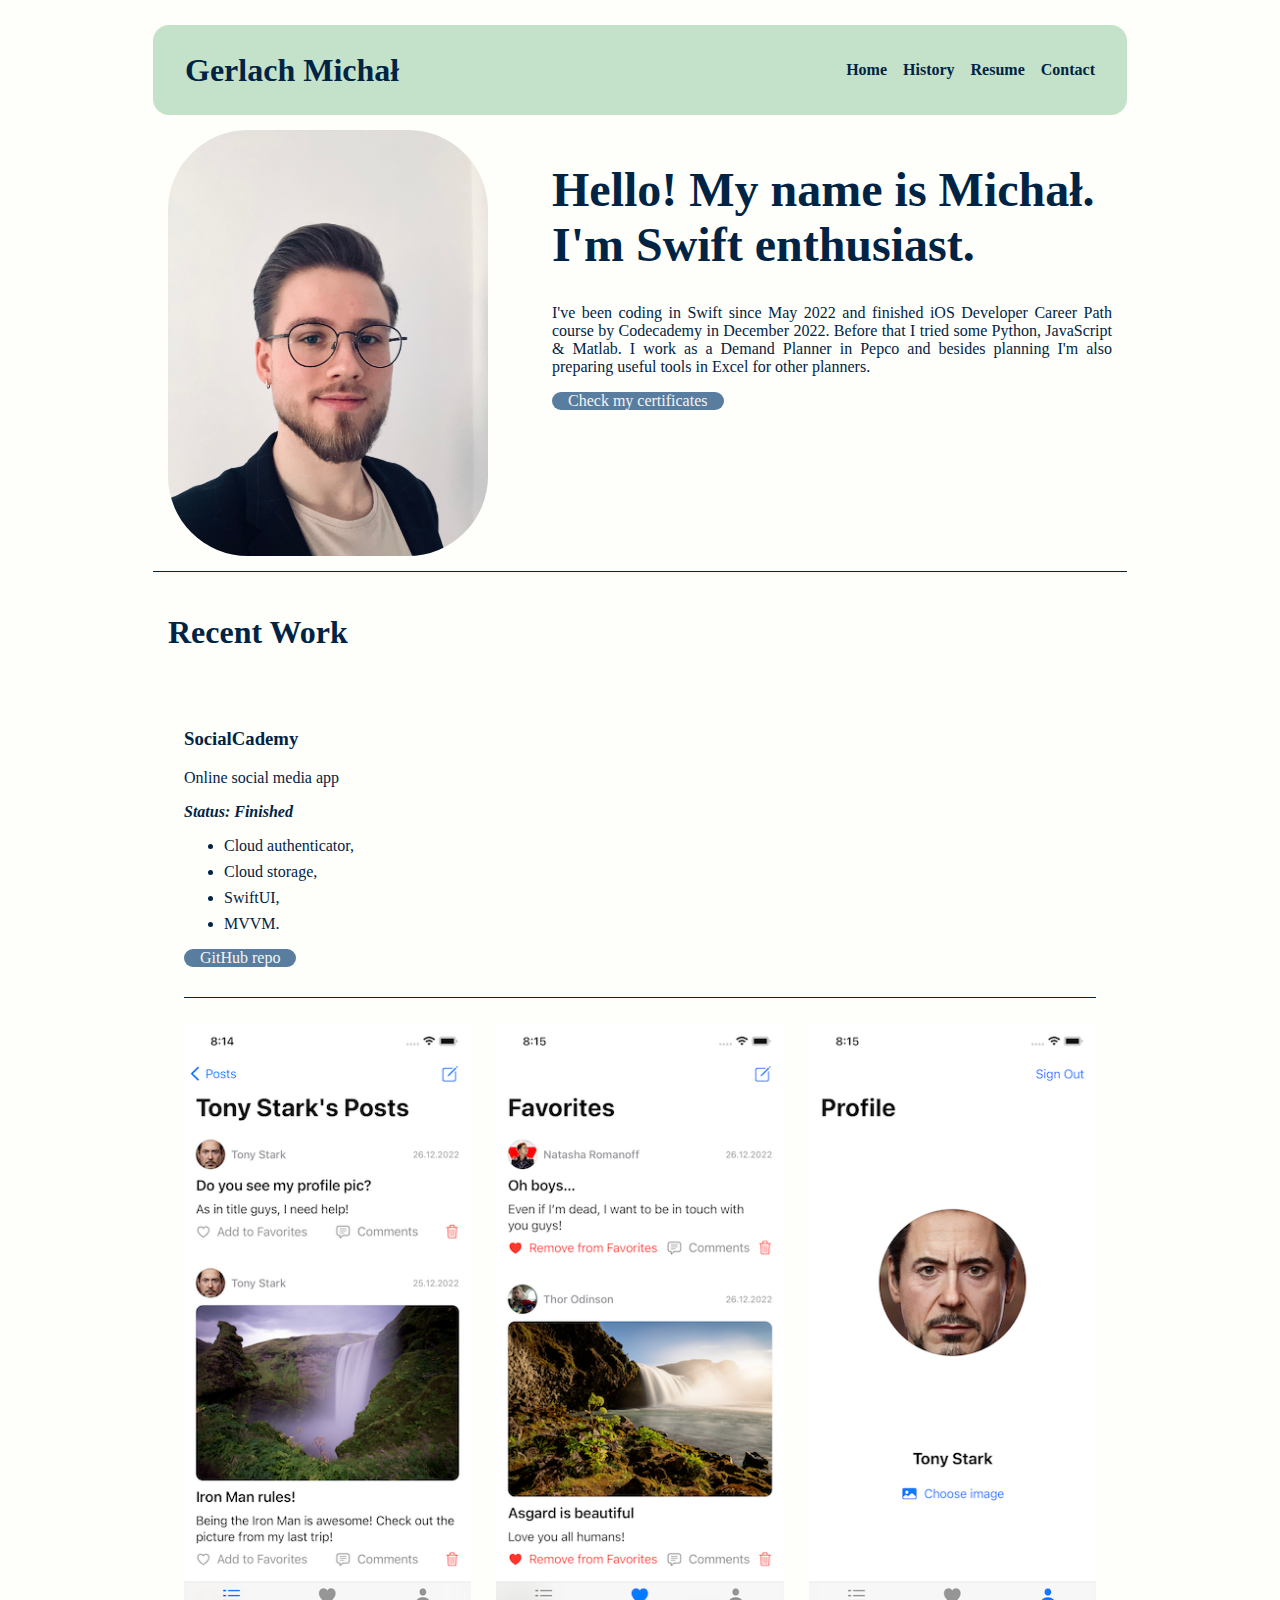
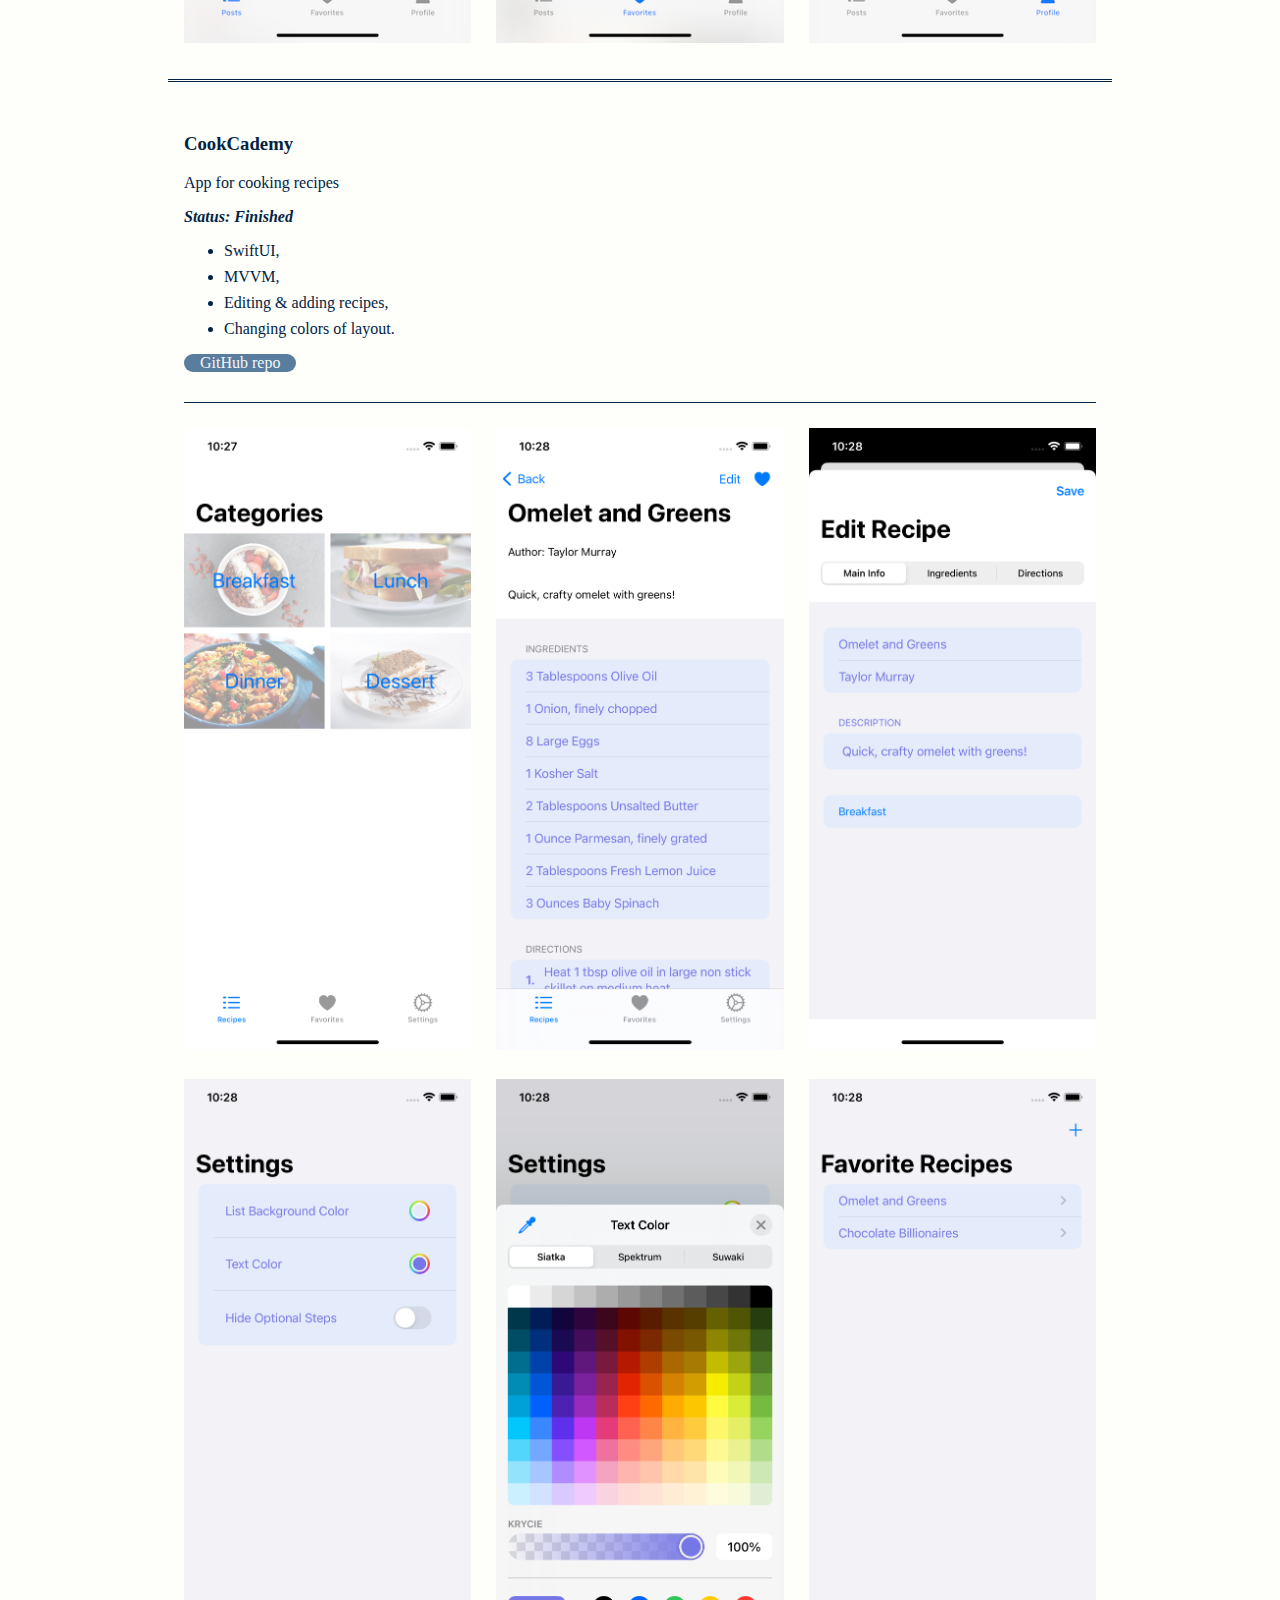
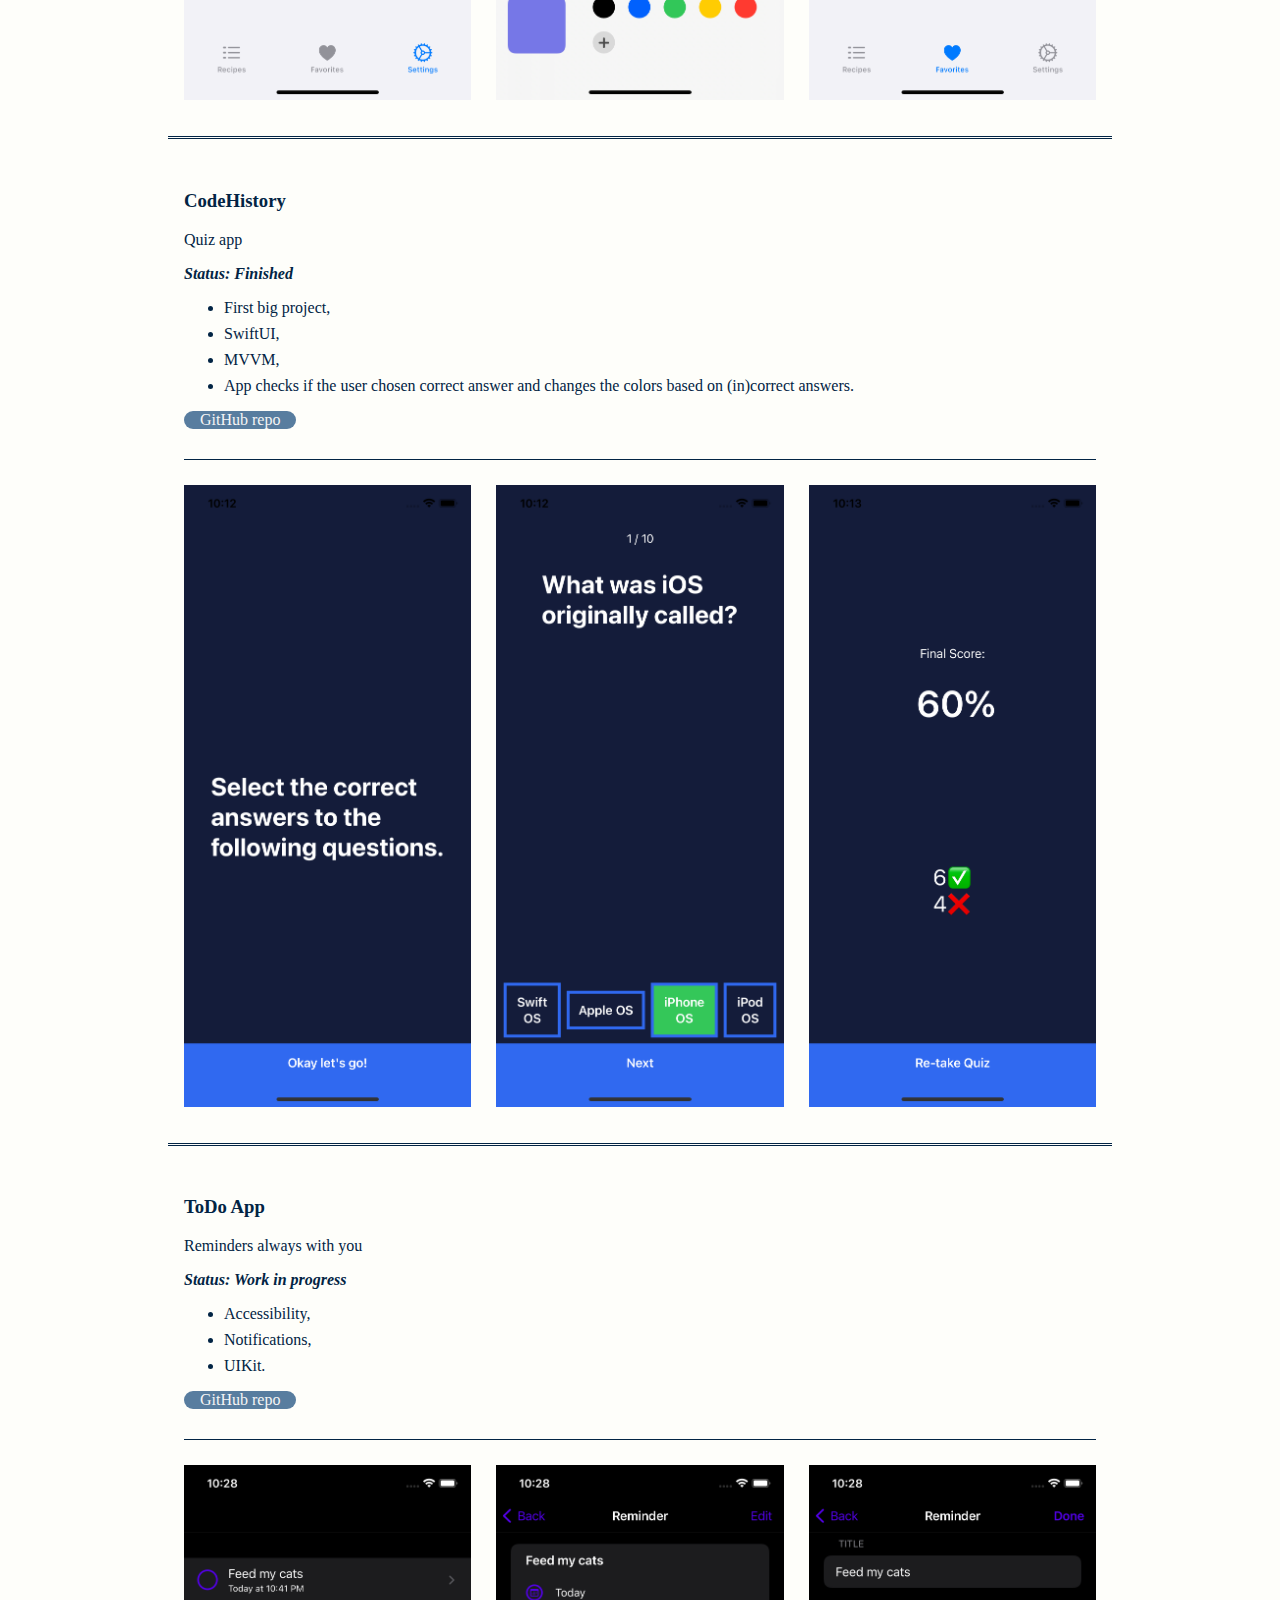
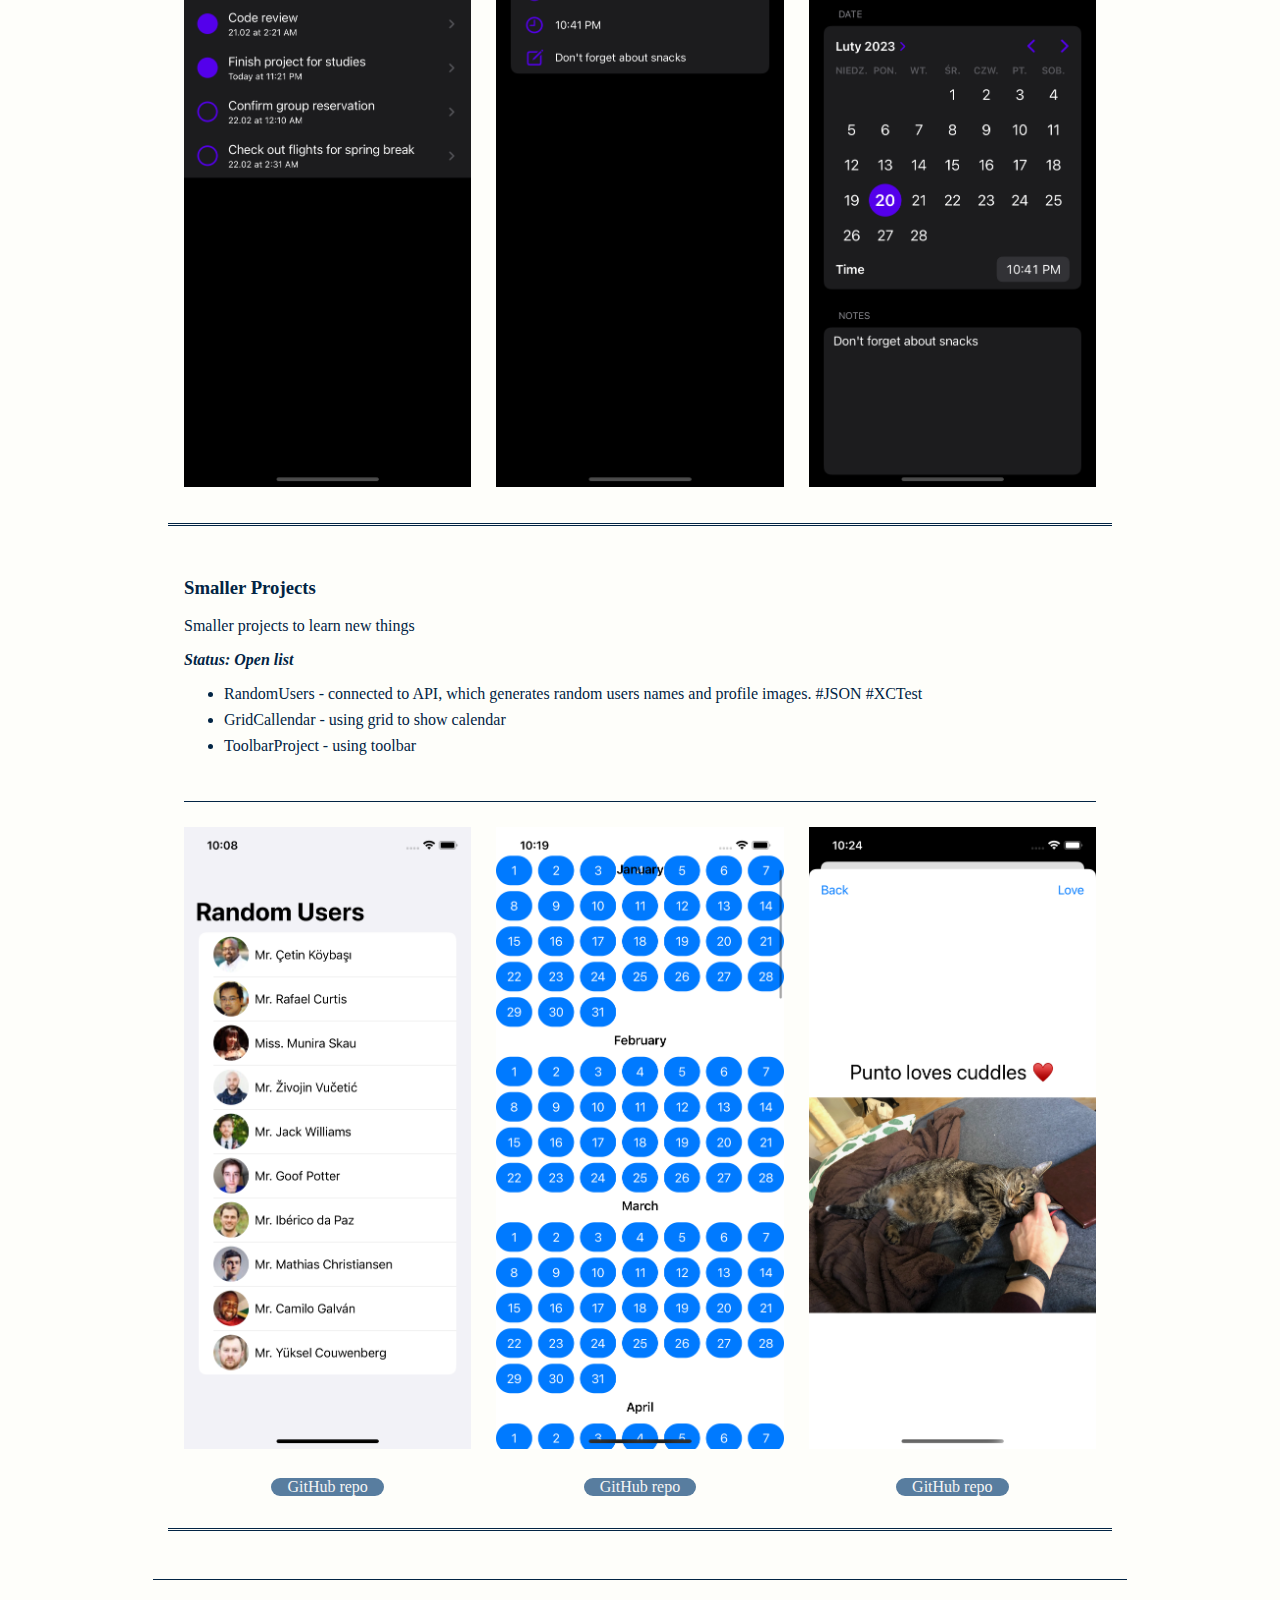
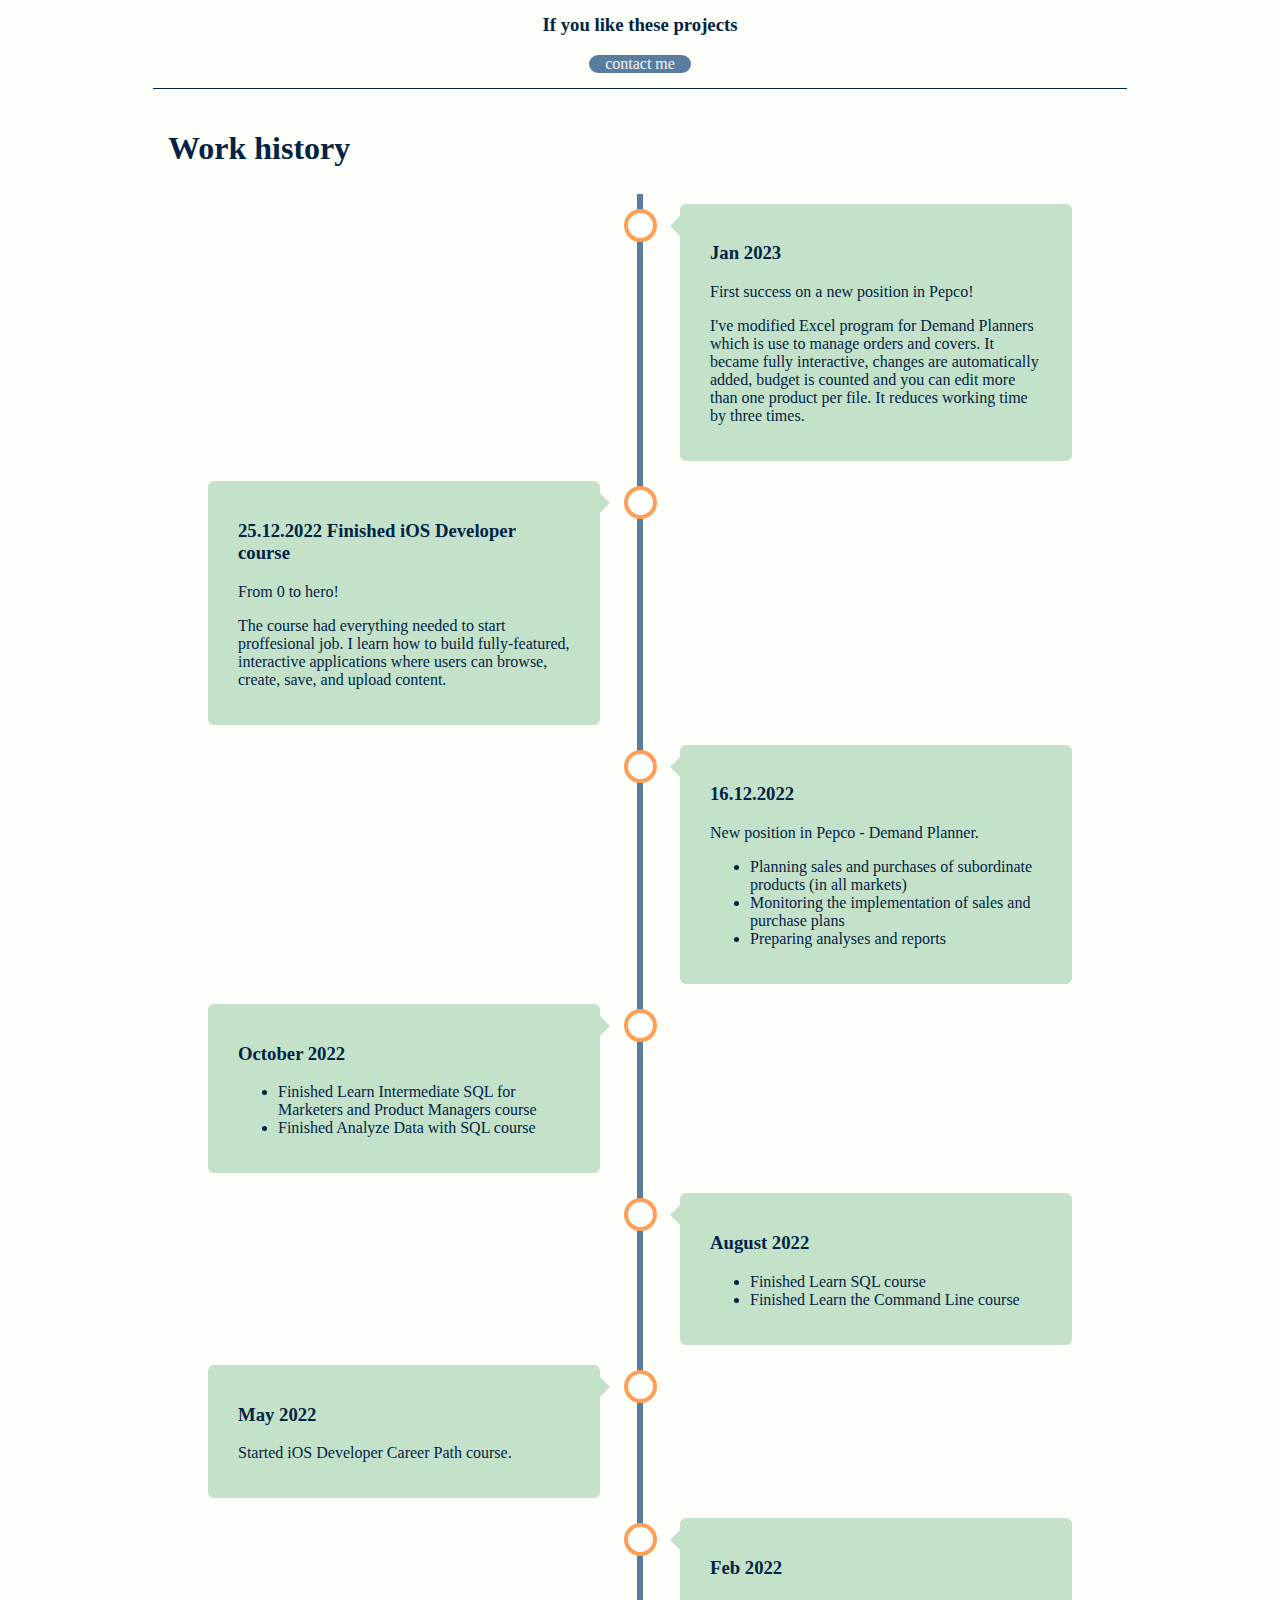
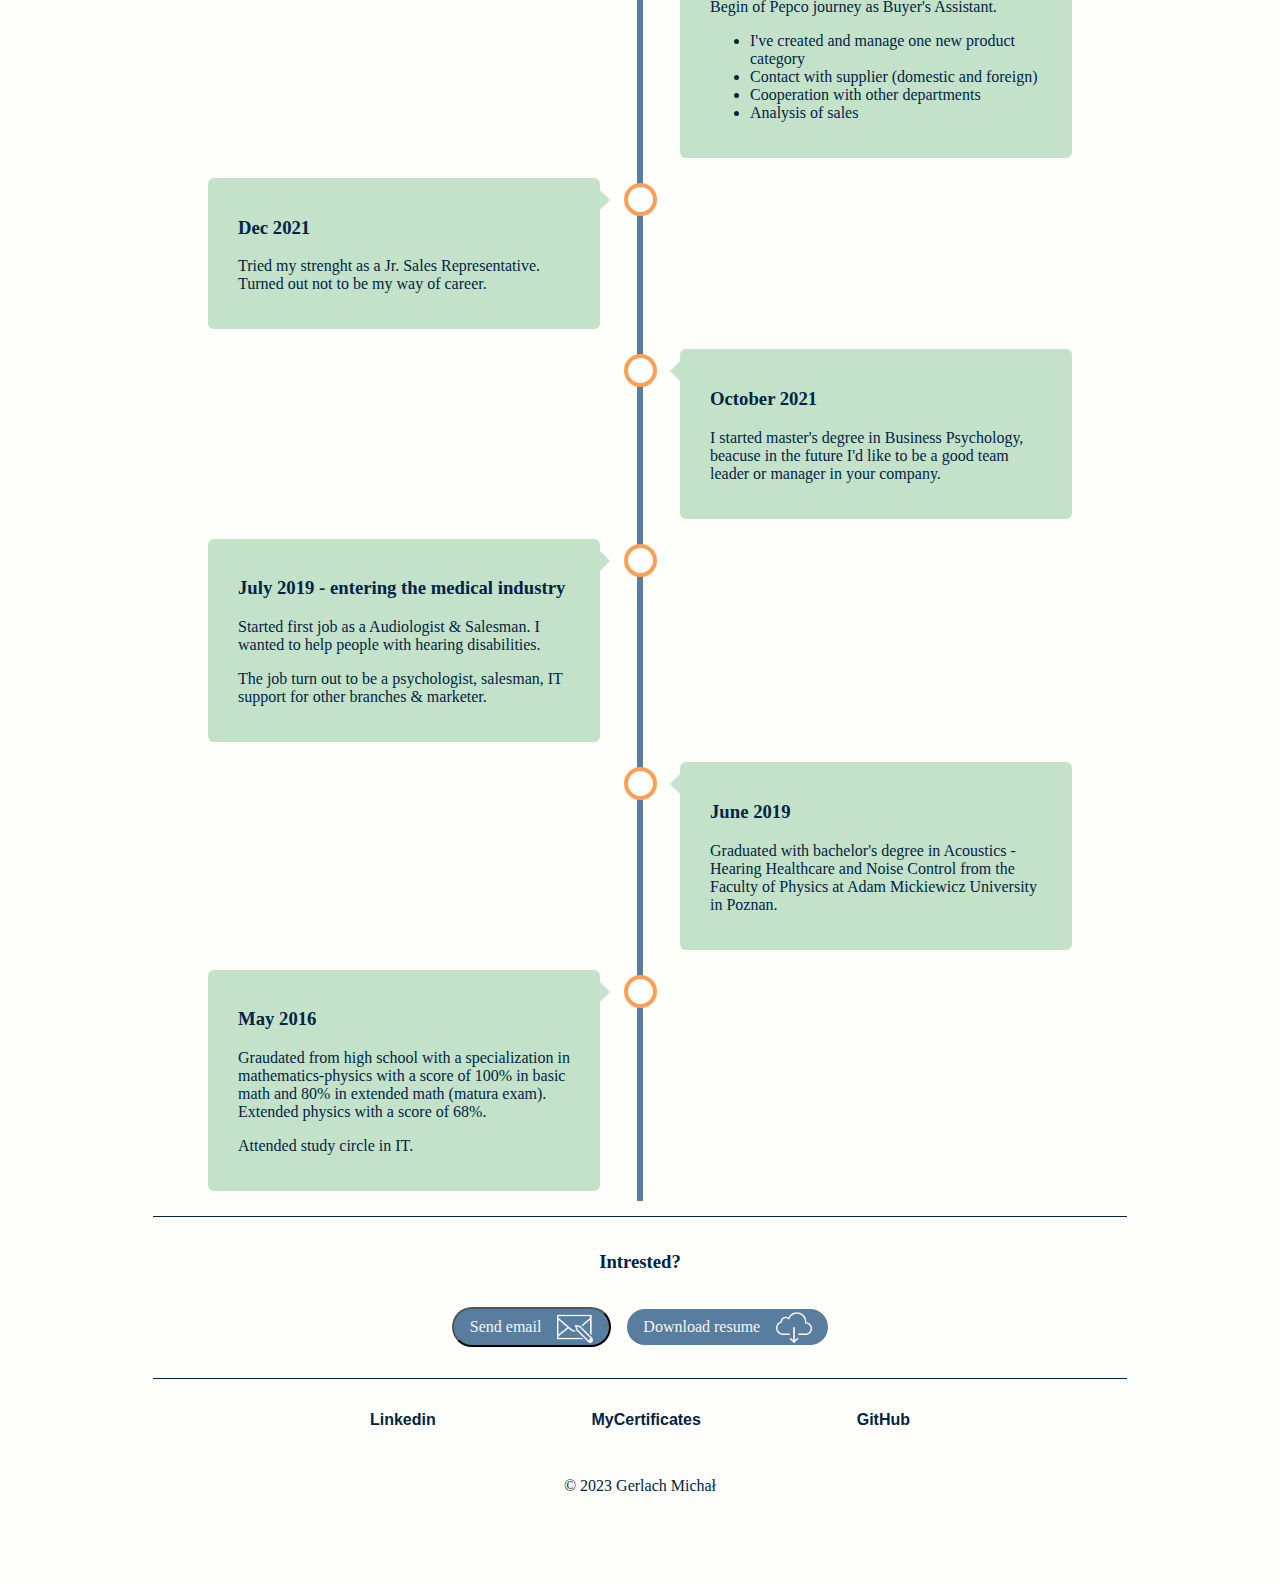
==== commit 38e5e3fc: "Updated ToDoApp screenshots" ====
--- a/index.html
+++ b/index.html
@@ -109,7 +109,7 @@
                 <div>
                 <h3>ToDo App</h3>
                 <p>Reminders always with you </p>
-                <strong>Status: Current</strong>
+                <strong>Status: Work in progress</strong>
                 <ul>
                     <li>Accessibility,</li>
                     <li>Notifications,</li>
@@ -120,8 +120,8 @@
                 <div id="content">
                     <div class="wrapper">
                       <div><img class = "gridded" src="Resources/ToDo1.png"></div>
-                      <div><img class = "gridded" src="Resources/wokrinprogress.png"></div>
                       <div><img class = "gridded" src="Resources/ToDo2.png"></div>
+                      <div><img class = "gridded" src="Resources/ToDo3.png"></div>
                     </div>
                 </div>
             </div>
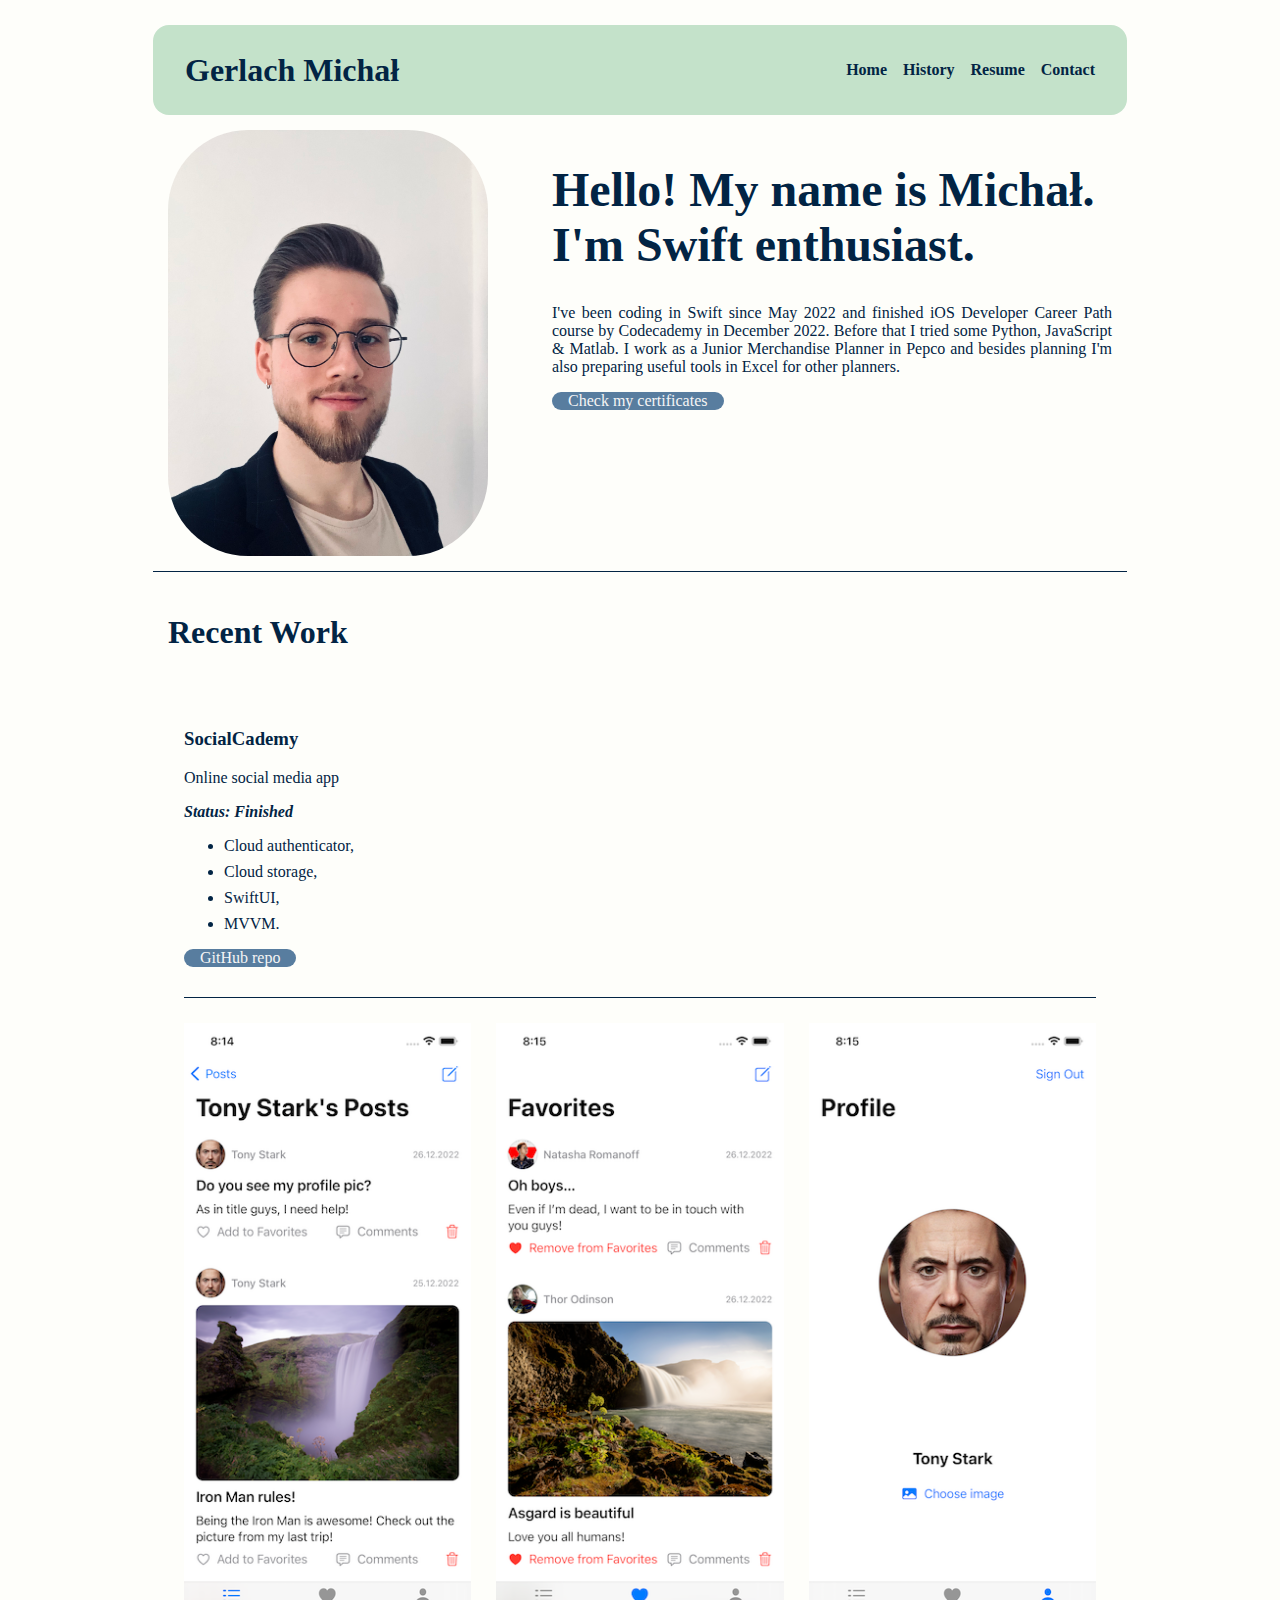
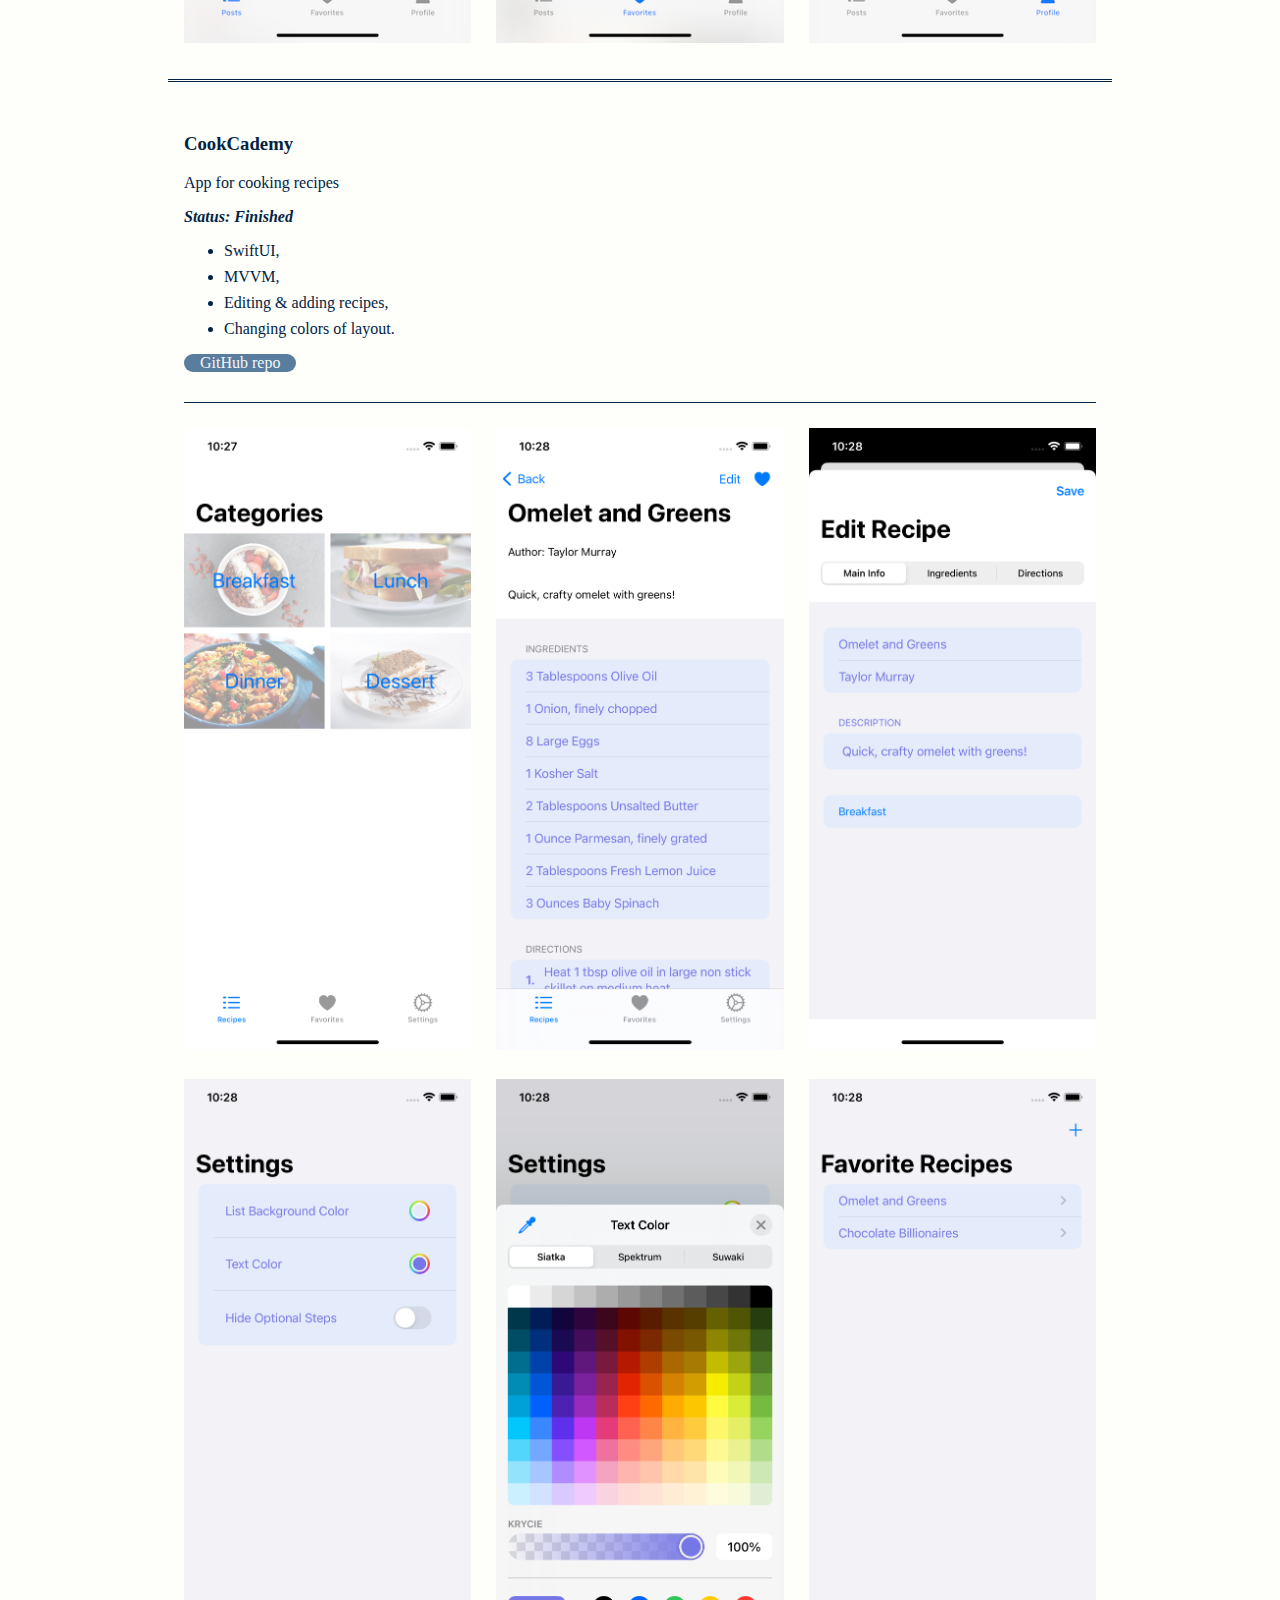
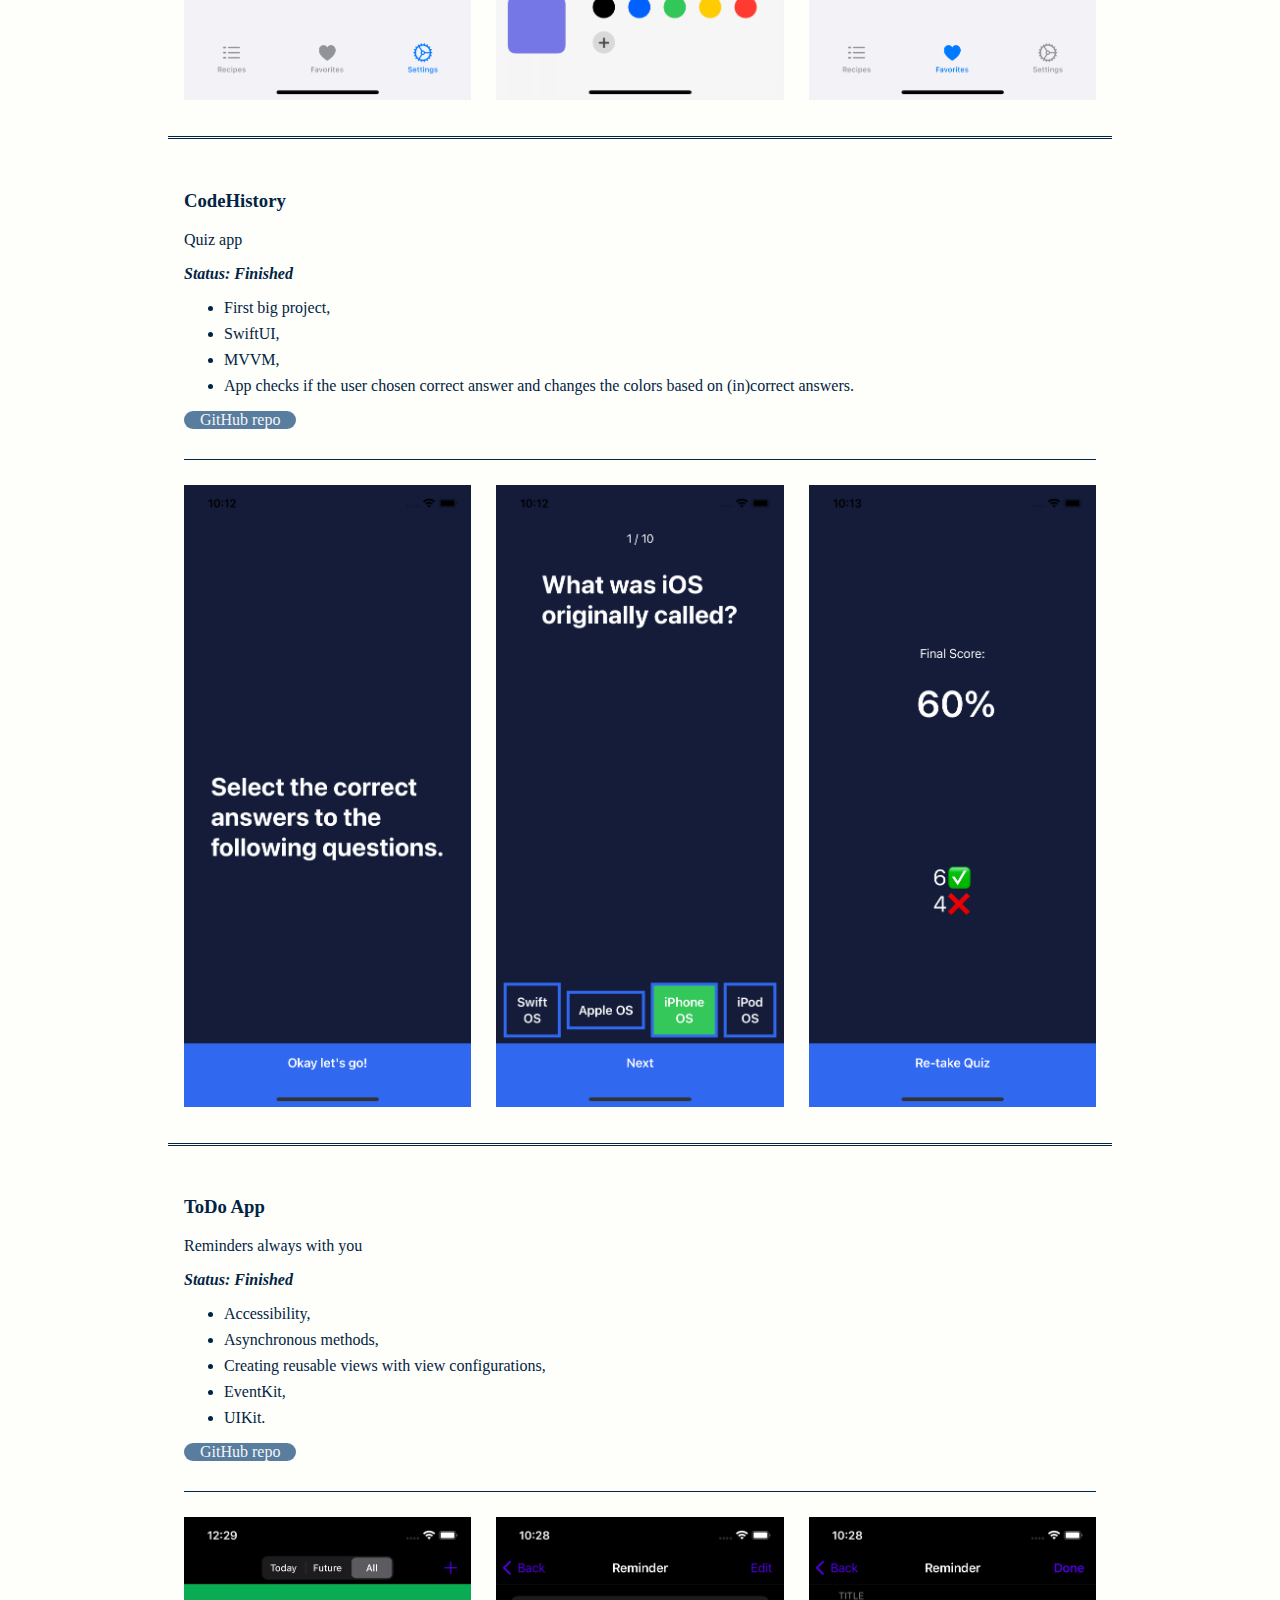
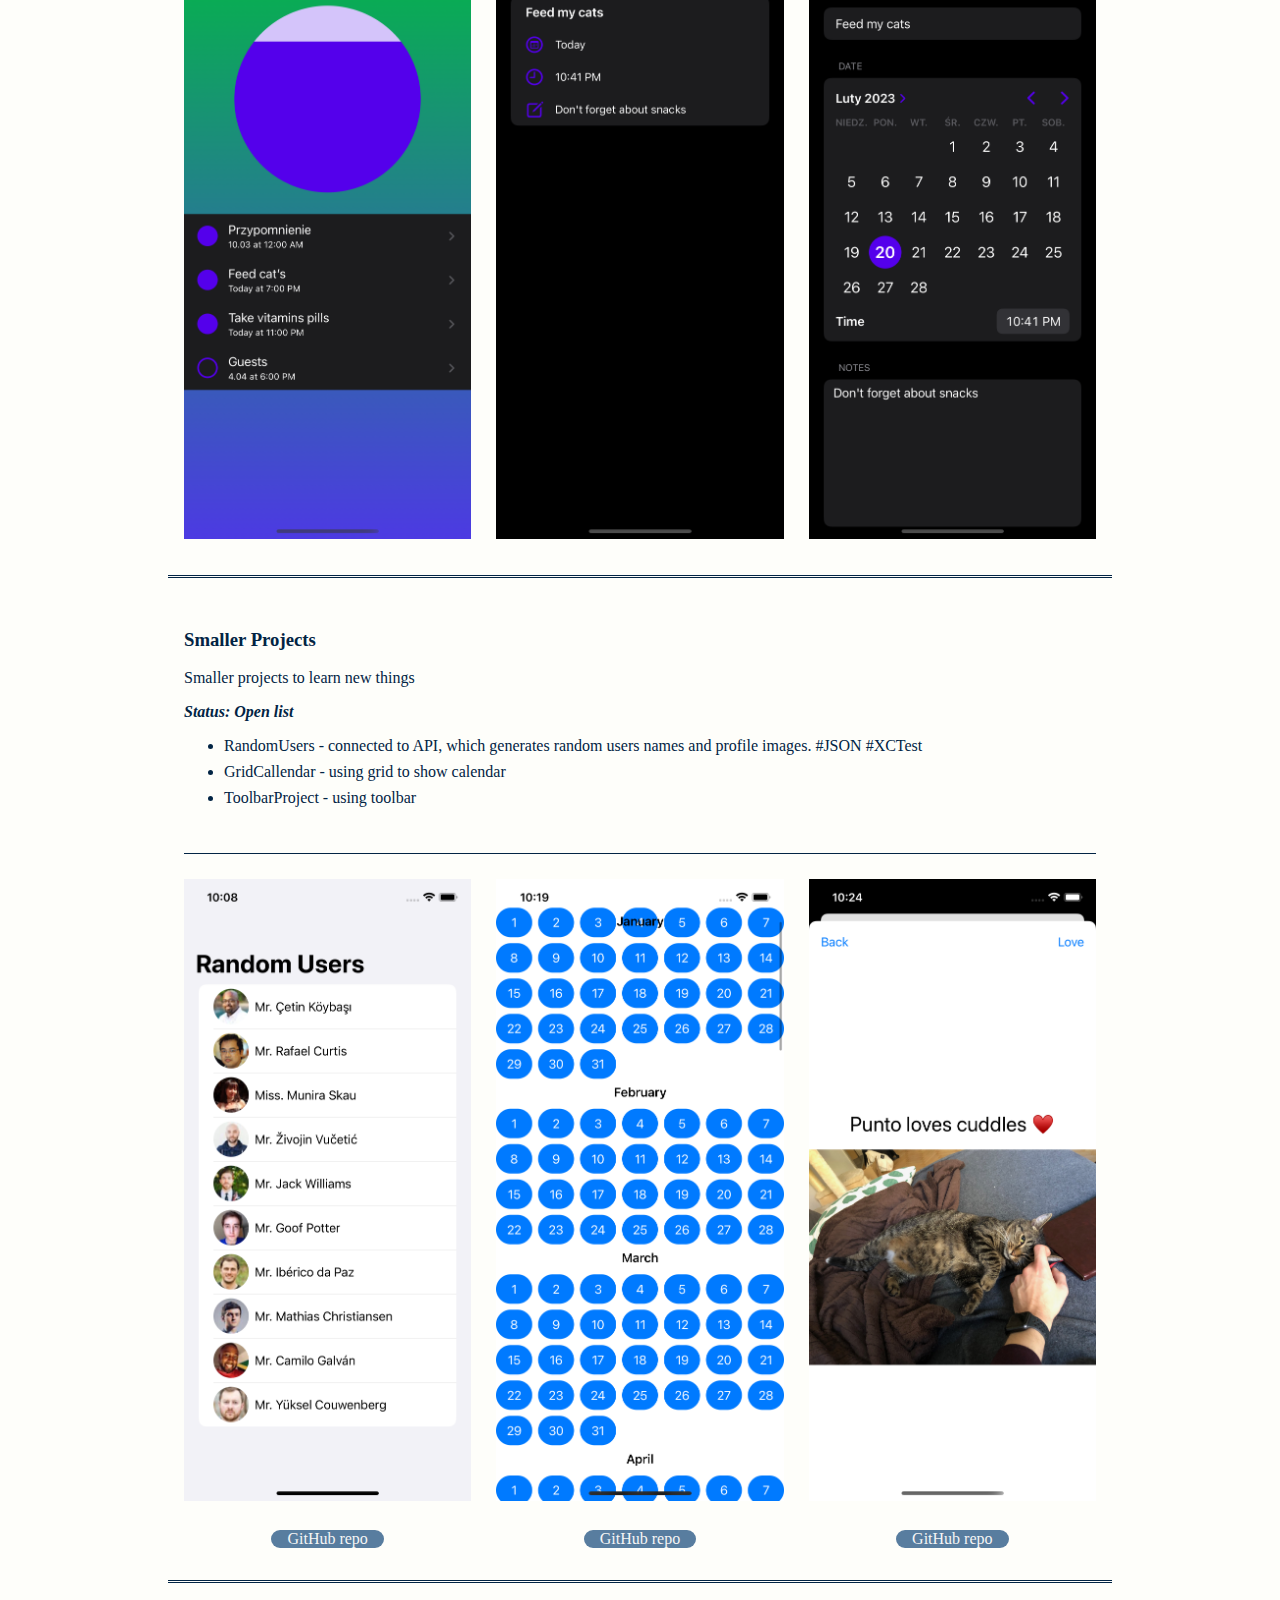
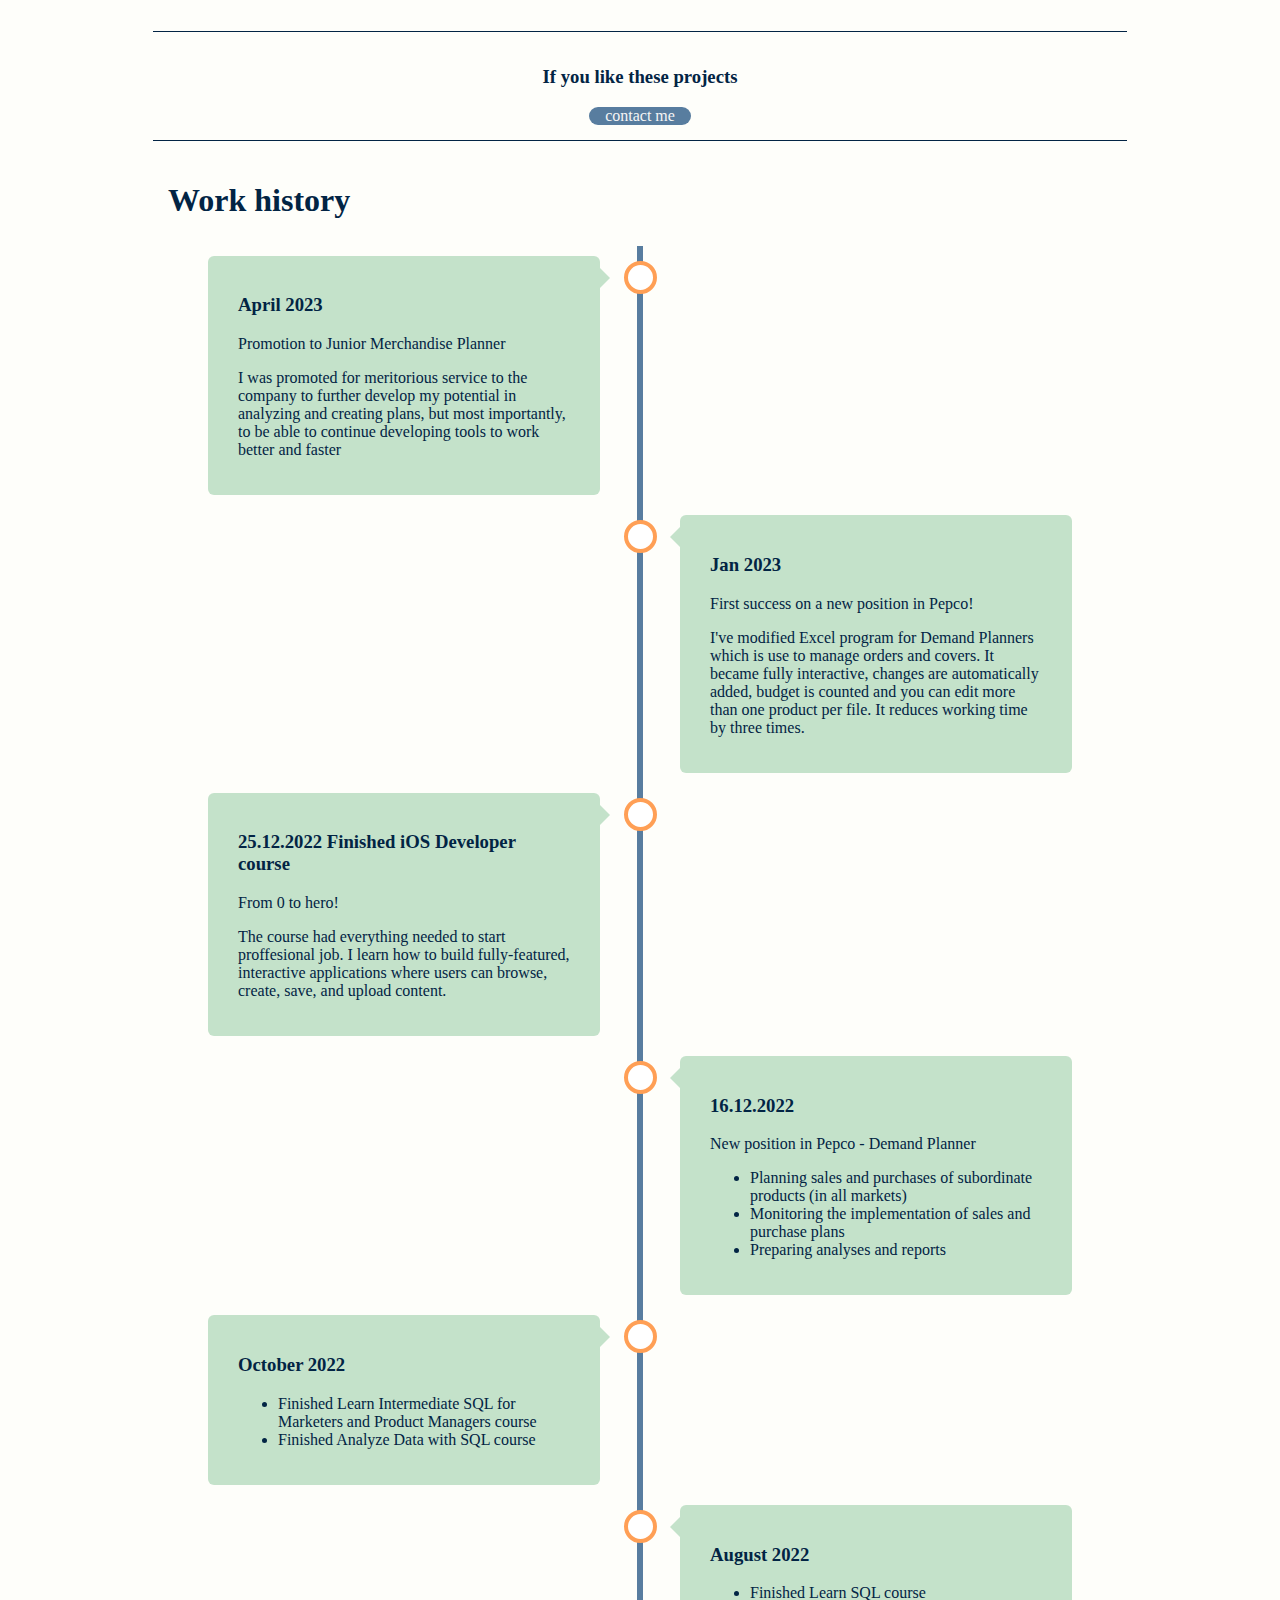
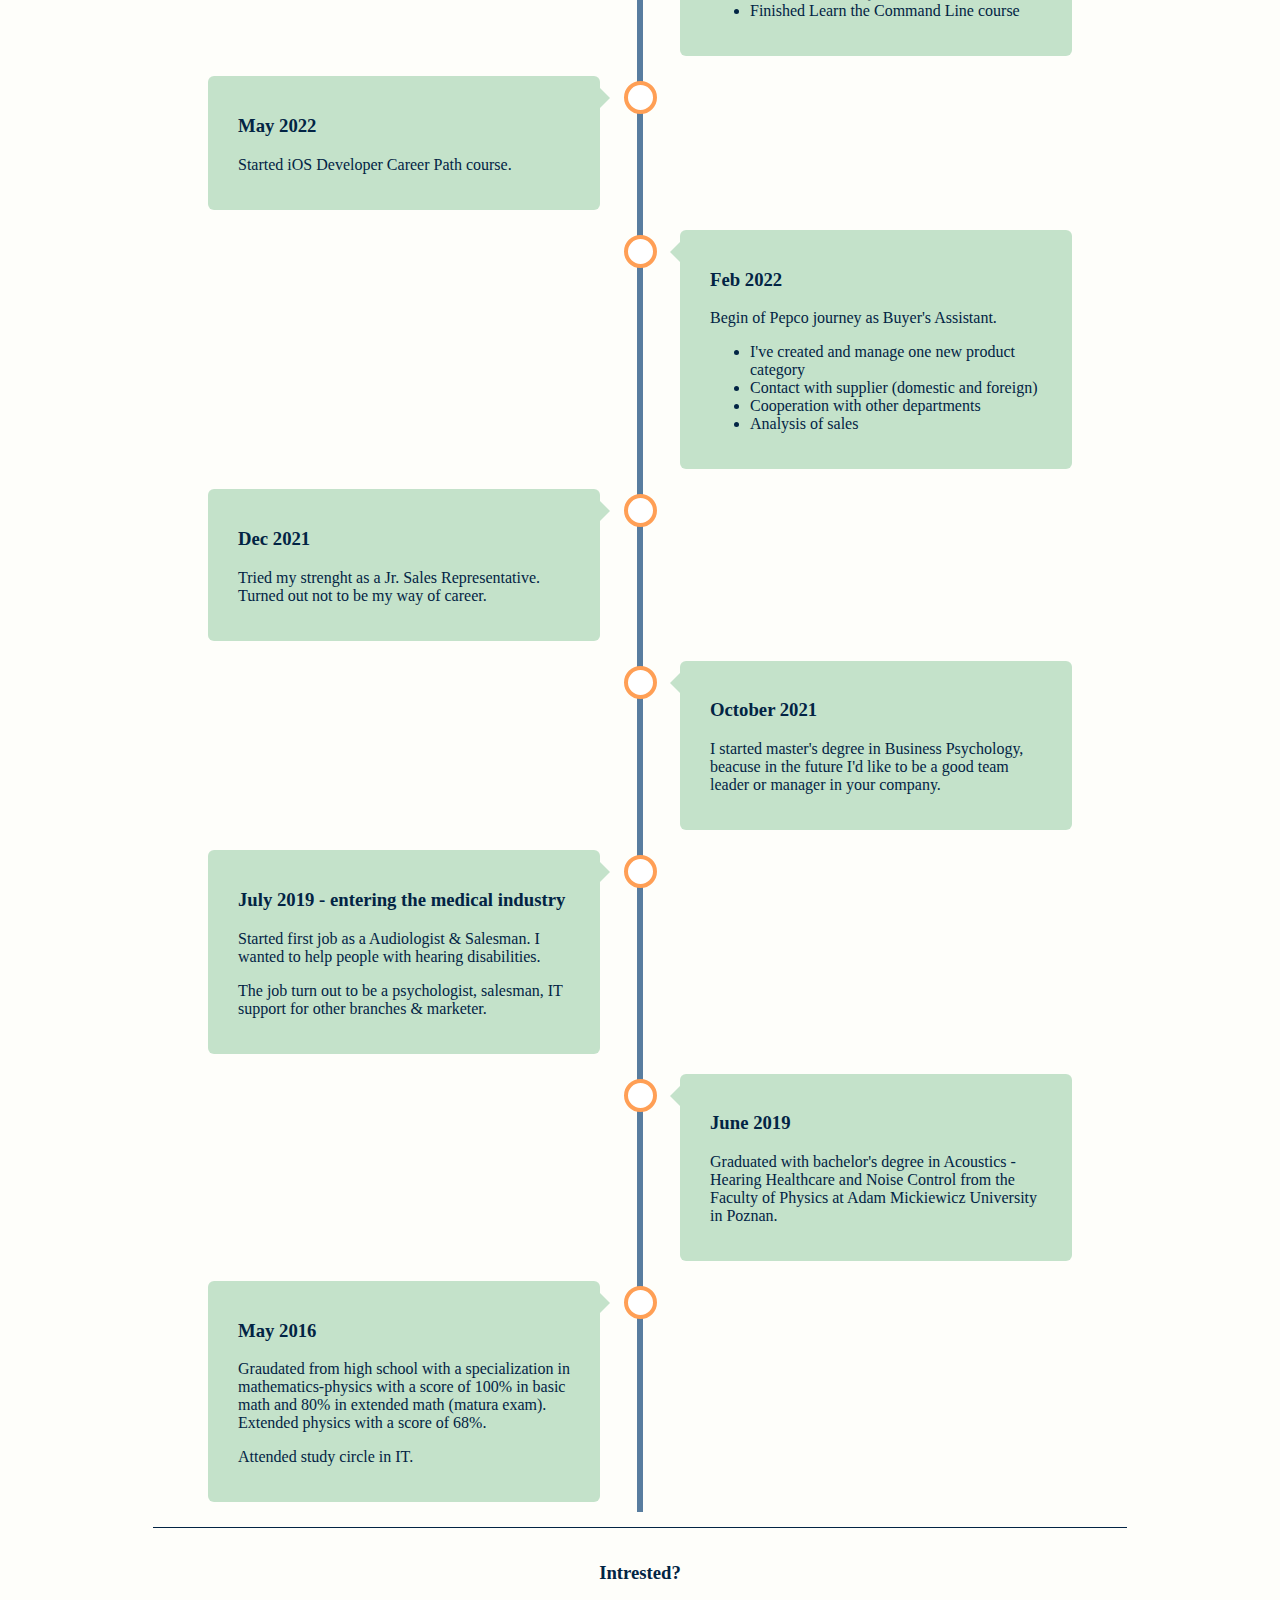
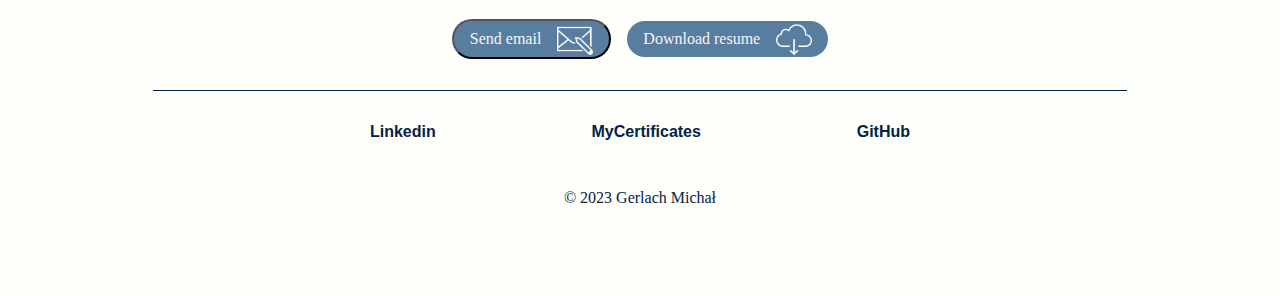
==== commit 902bdfb9: "updated portfolio" ====
--- a/index.html
+++ b/index.html
@@ -23,7 +23,7 @@
         <div>
             <h1>Hello! My name is Michał. I'm Swift enthusiast.</h1>
         <p align = "justify">I've been coding in Swift since May 2022 and finished iOS Developer Career Path course by Codecademy in December 2022.
-            Before that I tried some Python, JavaScript & Matlab. I work as a Demand Planner in Pepco and besides planning I'm also 
+            Before that I tried some Python, JavaScript & Matlab. I work as a Junior Merchandise Planner in Pepco and besides planning I'm also 
             preparing useful tools in Excel for other planners.</p>
             <a class = "button" href='https://www.codecademy.com/profiles/MrGerlach' target = '_blank'>Check my certificates</a>
         </div>
@@ -42,7 +42,7 @@
                     <li>Cloud storage,</li>
                     <li>SwiftUI,</li>
                     <li>MVVM.</li>
-                </ul>  
+                </ul> 
                 <a class = "button" href = "https://github.com/MrGerlach/SocialCademy" target = 'blank'>GitHub repo</a>
                 <section id = "break"></section>
                 <div id="content">
@@ -109,10 +109,12 @@
                 <div>
                 <h3>ToDo App</h3>
                 <p>Reminders always with you </p>
-                <strong>Status: Work in progress</strong>
+                <strong>Status: Finished</strong>
                 <ul>
                     <li>Accessibility,</li>
-                    <li>Notifications,</li>
+                    <li>Asynchronous methods,</li>
+                    <li>Creating reusable views with view configurations,</li>
+                    <li>EventKit,</li>
                     <li>UIKit.</li>
                 </ul>  
                 <a class = "button" href = "https://github.com/MrGerlach/ToDo" target = 'blank'>GitHub repo</a>
@@ -159,6 +161,15 @@
         <section>
             <h2>Work history</h2>
             <div class="timeline">
+              <div class="container left">
+                <div class="content">
+                  <h3>April 2023</h3>
+                  <p>Promotion to Junior Merchandise Planner</p> 
+                  <p> I was promoted for meritorious service to the company to further develop my potential in analyzing and creating plans, 
+                    but most importantly, to be able to continue developing tools to work better and faster
+                  </p>
+                </div>
+              </div>
                 <div class="container right">
                   <div class="content">
                     <h3>Jan 2023</h3>
@@ -180,7 +191,7 @@
                 <div class="container right">
                   <div class="content">
                     <h3>16.12.2022</h3>
-                    <p>New position in Pepco - Demand Planner. </p>
+                    <p>New position in Pepco - Demand Planner</p>
                     <ul>
                       <li>Planning sales and purchases of subordinate products (in all markets)</li>
                       <li>Monitoring the implementation of sales and purchase plans</li>
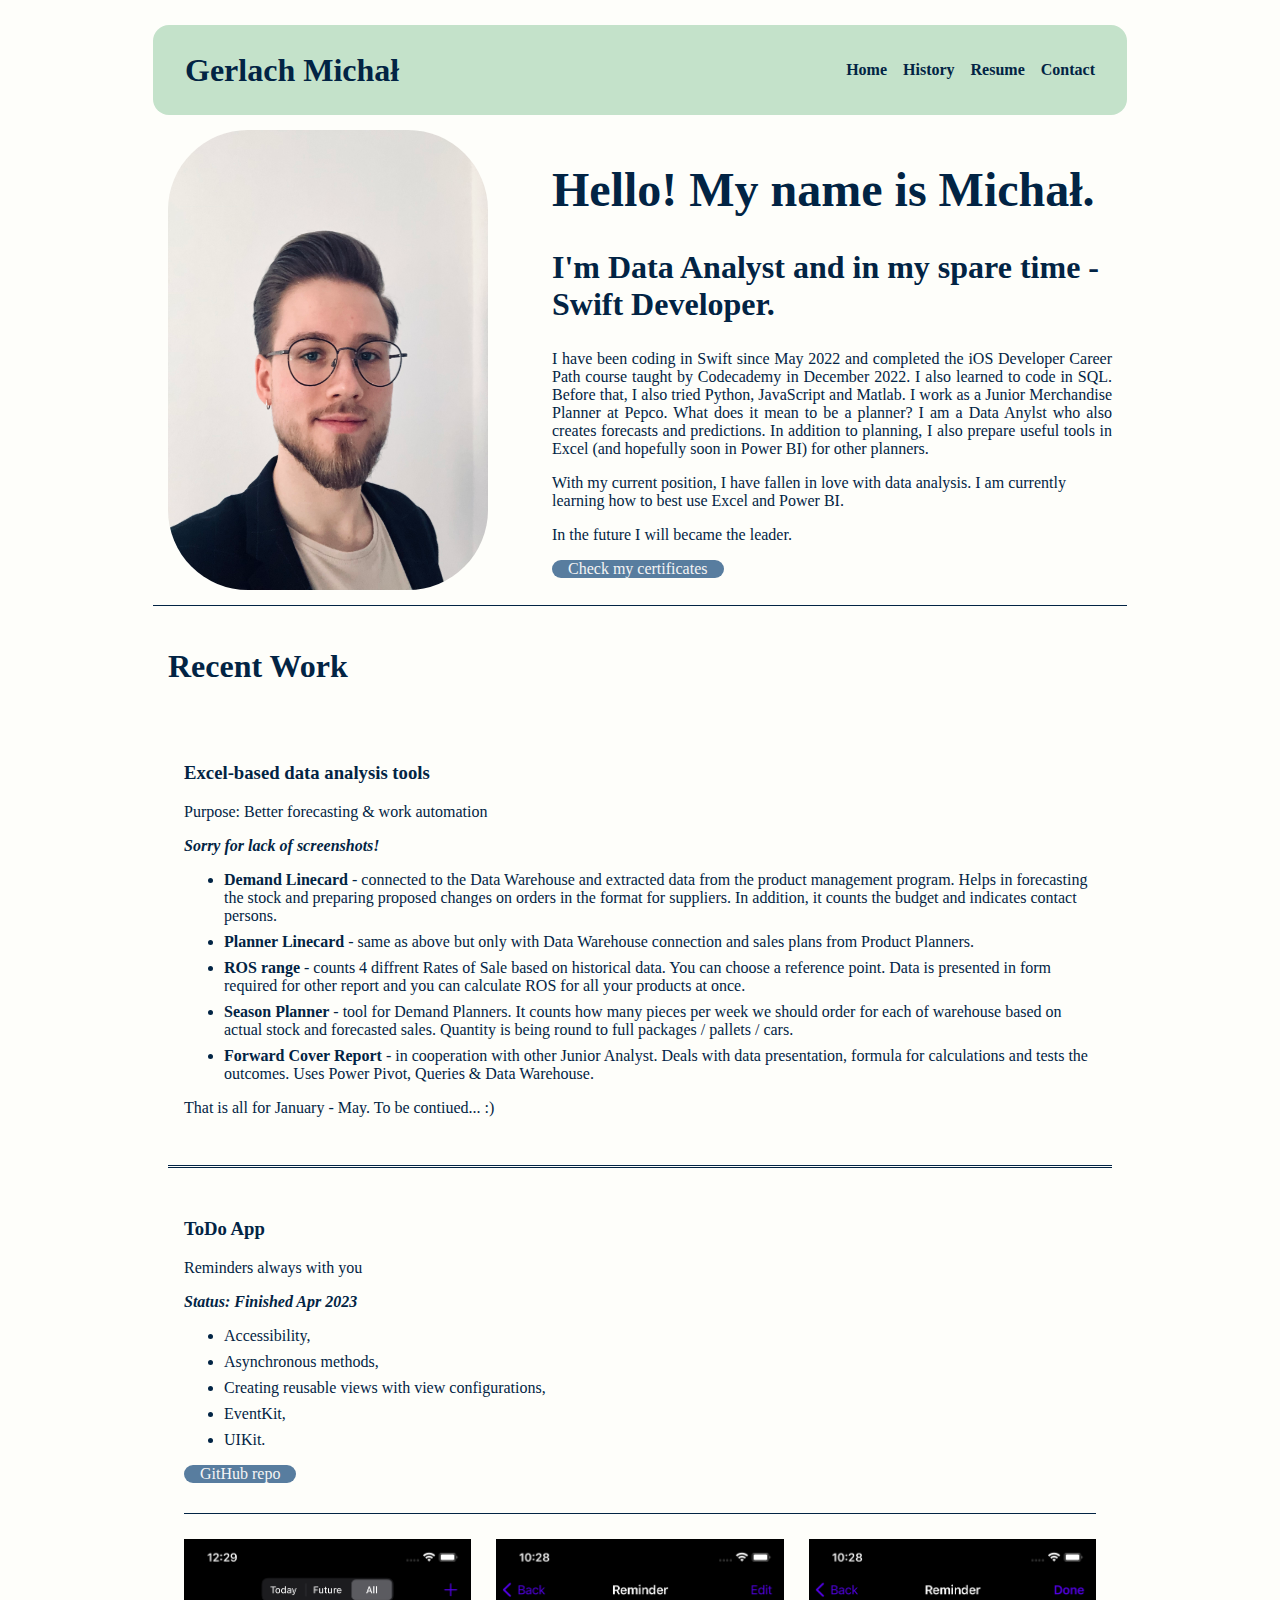
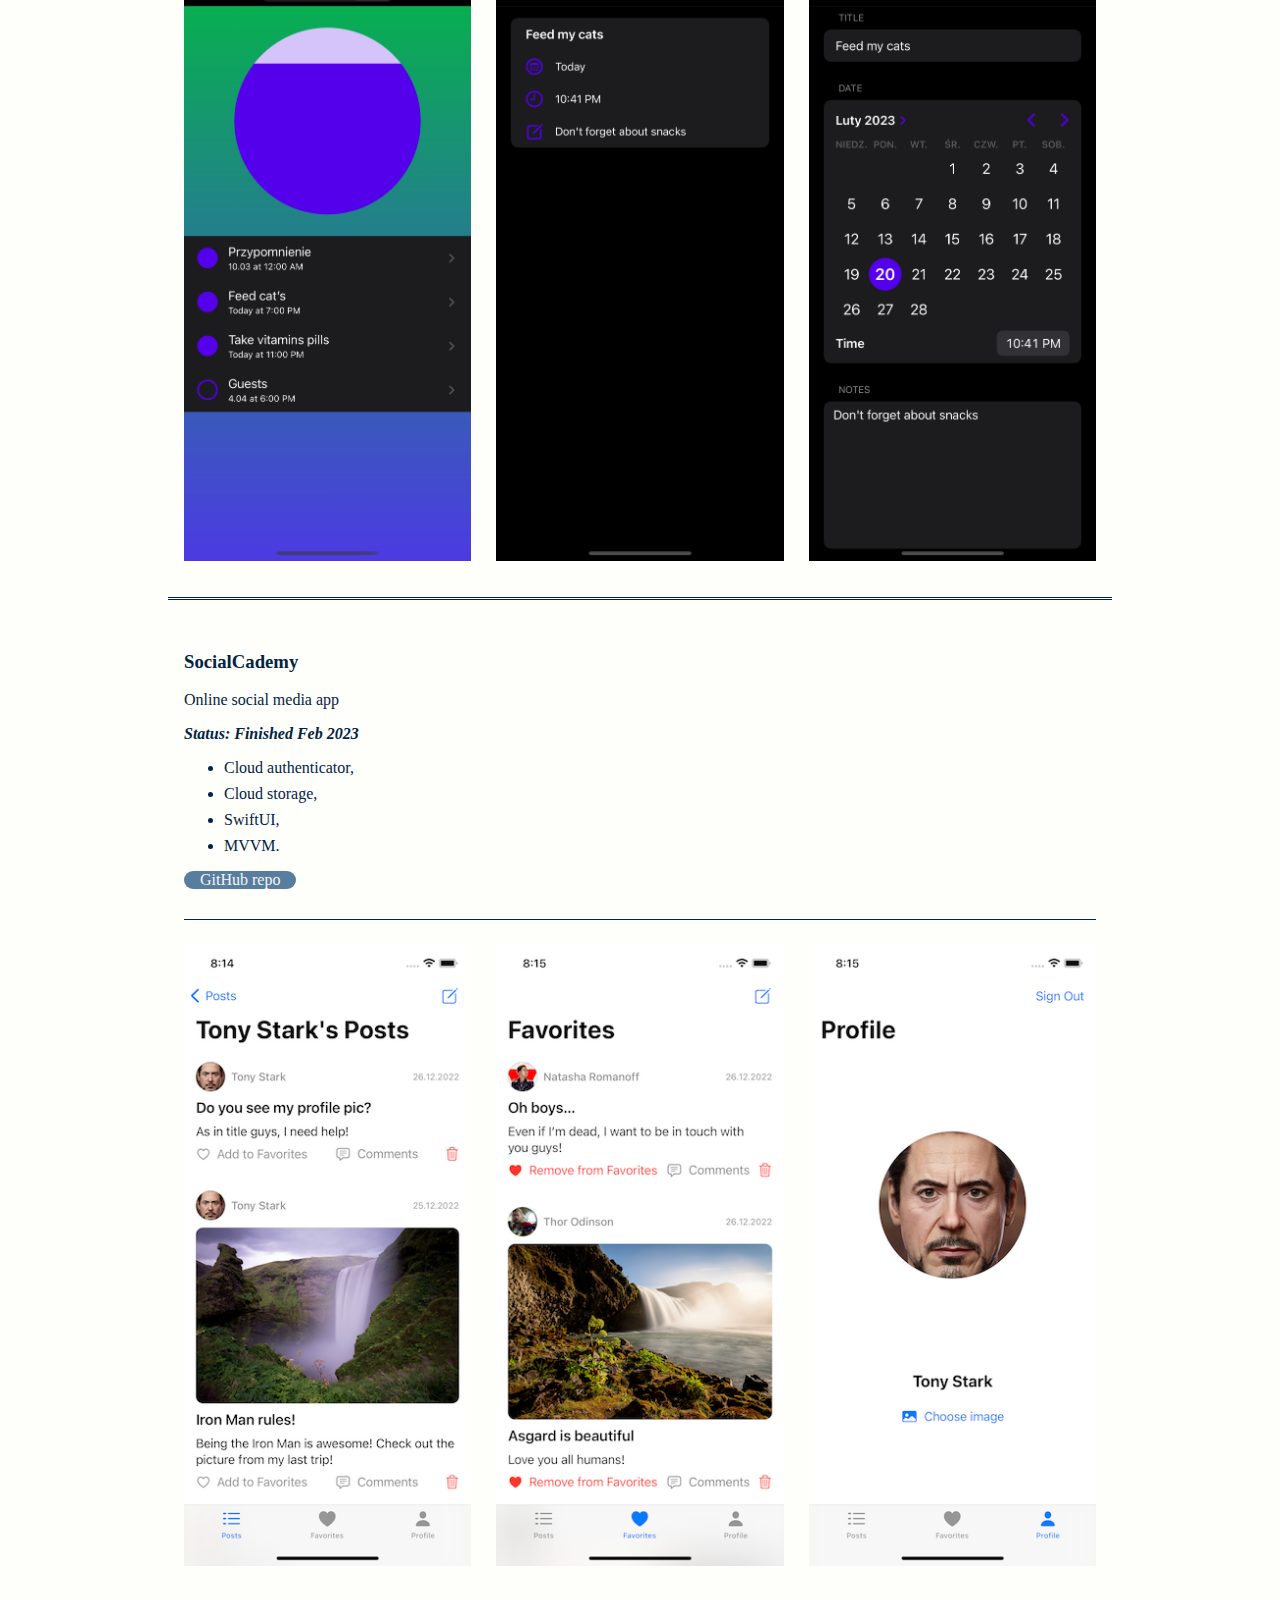
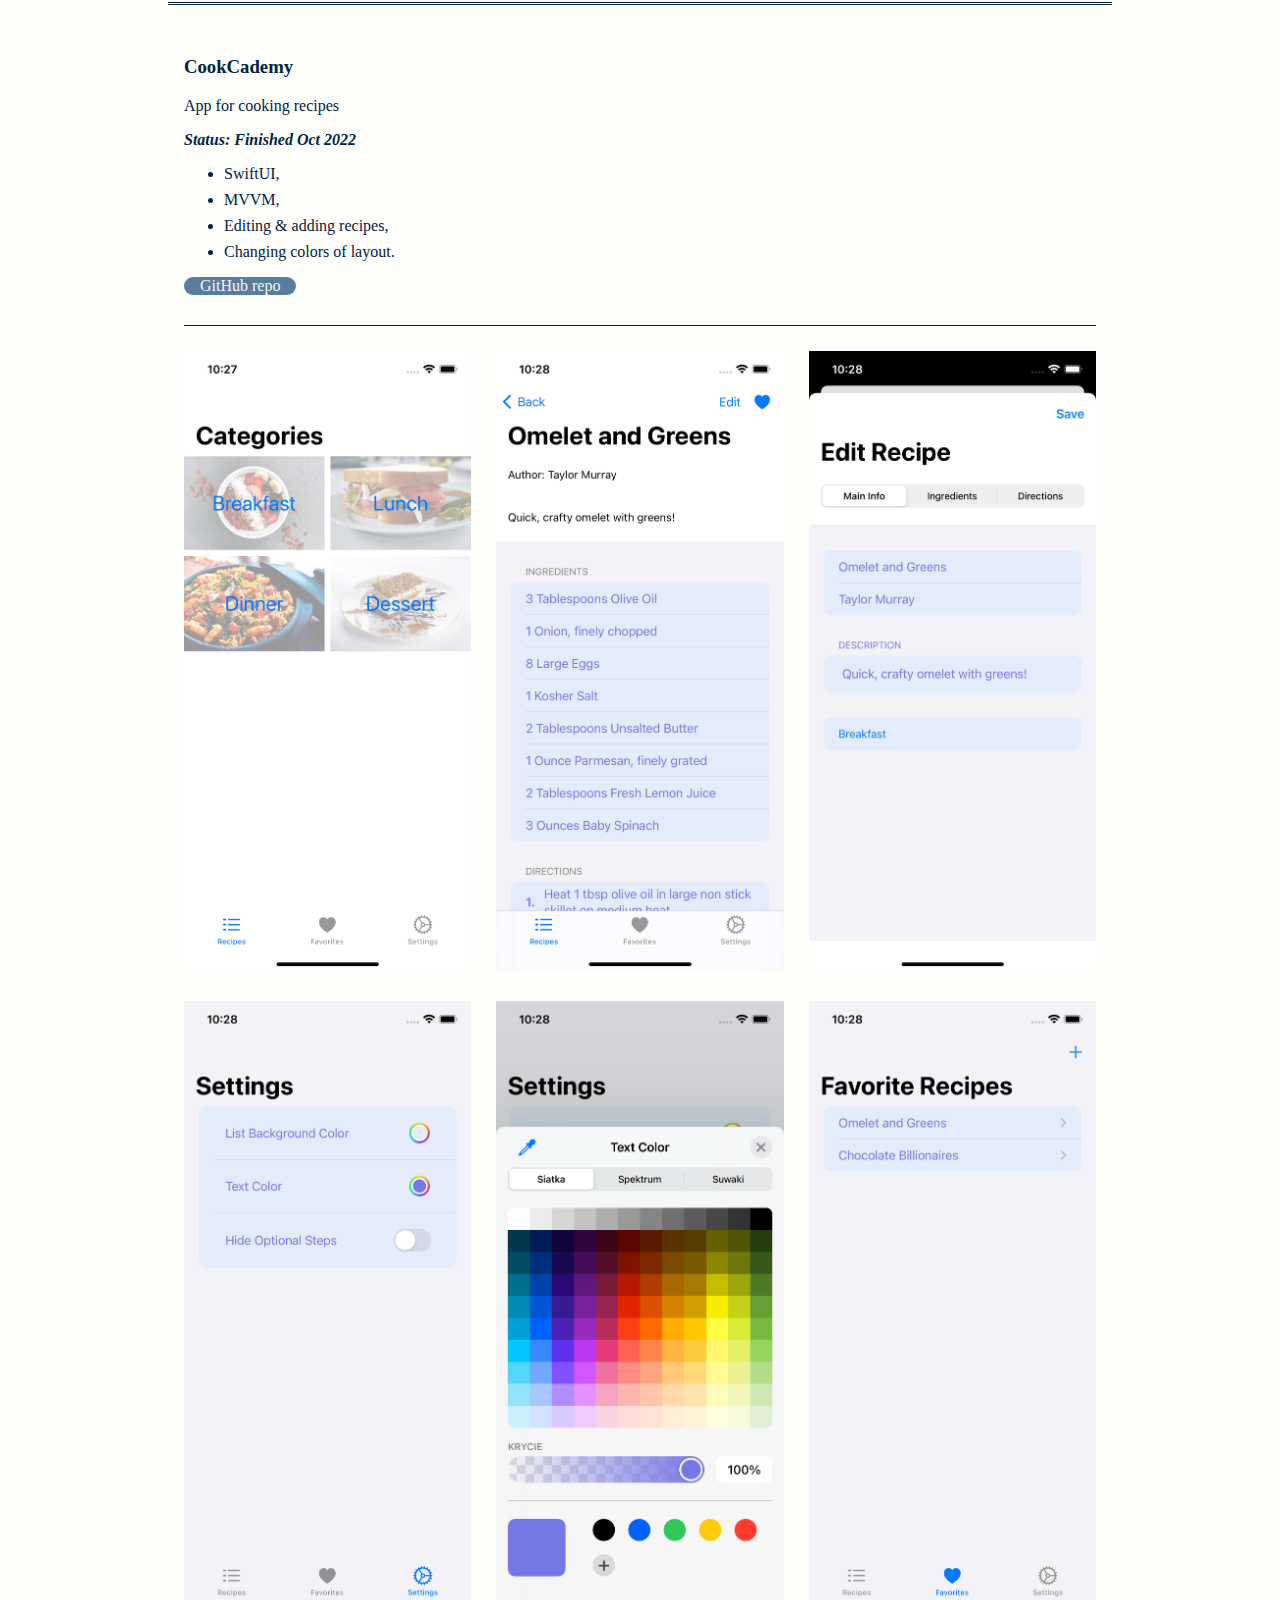
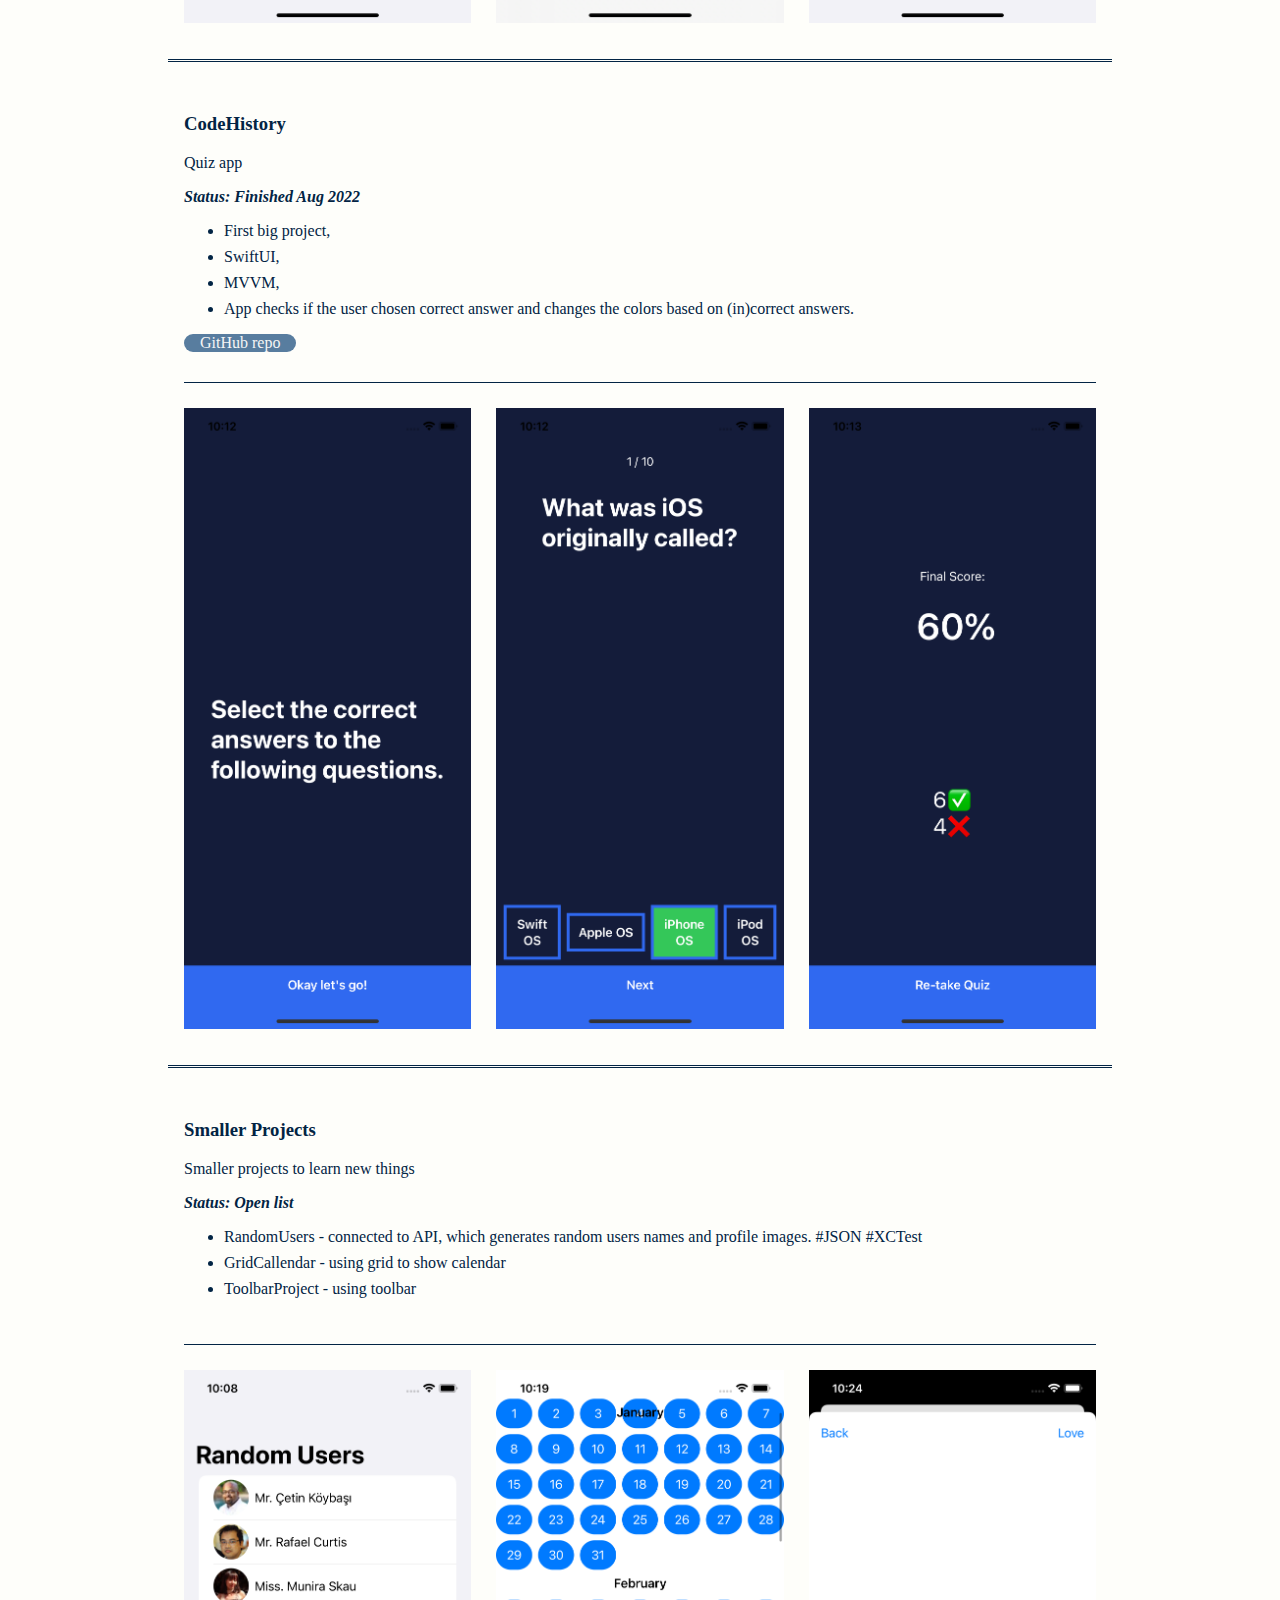
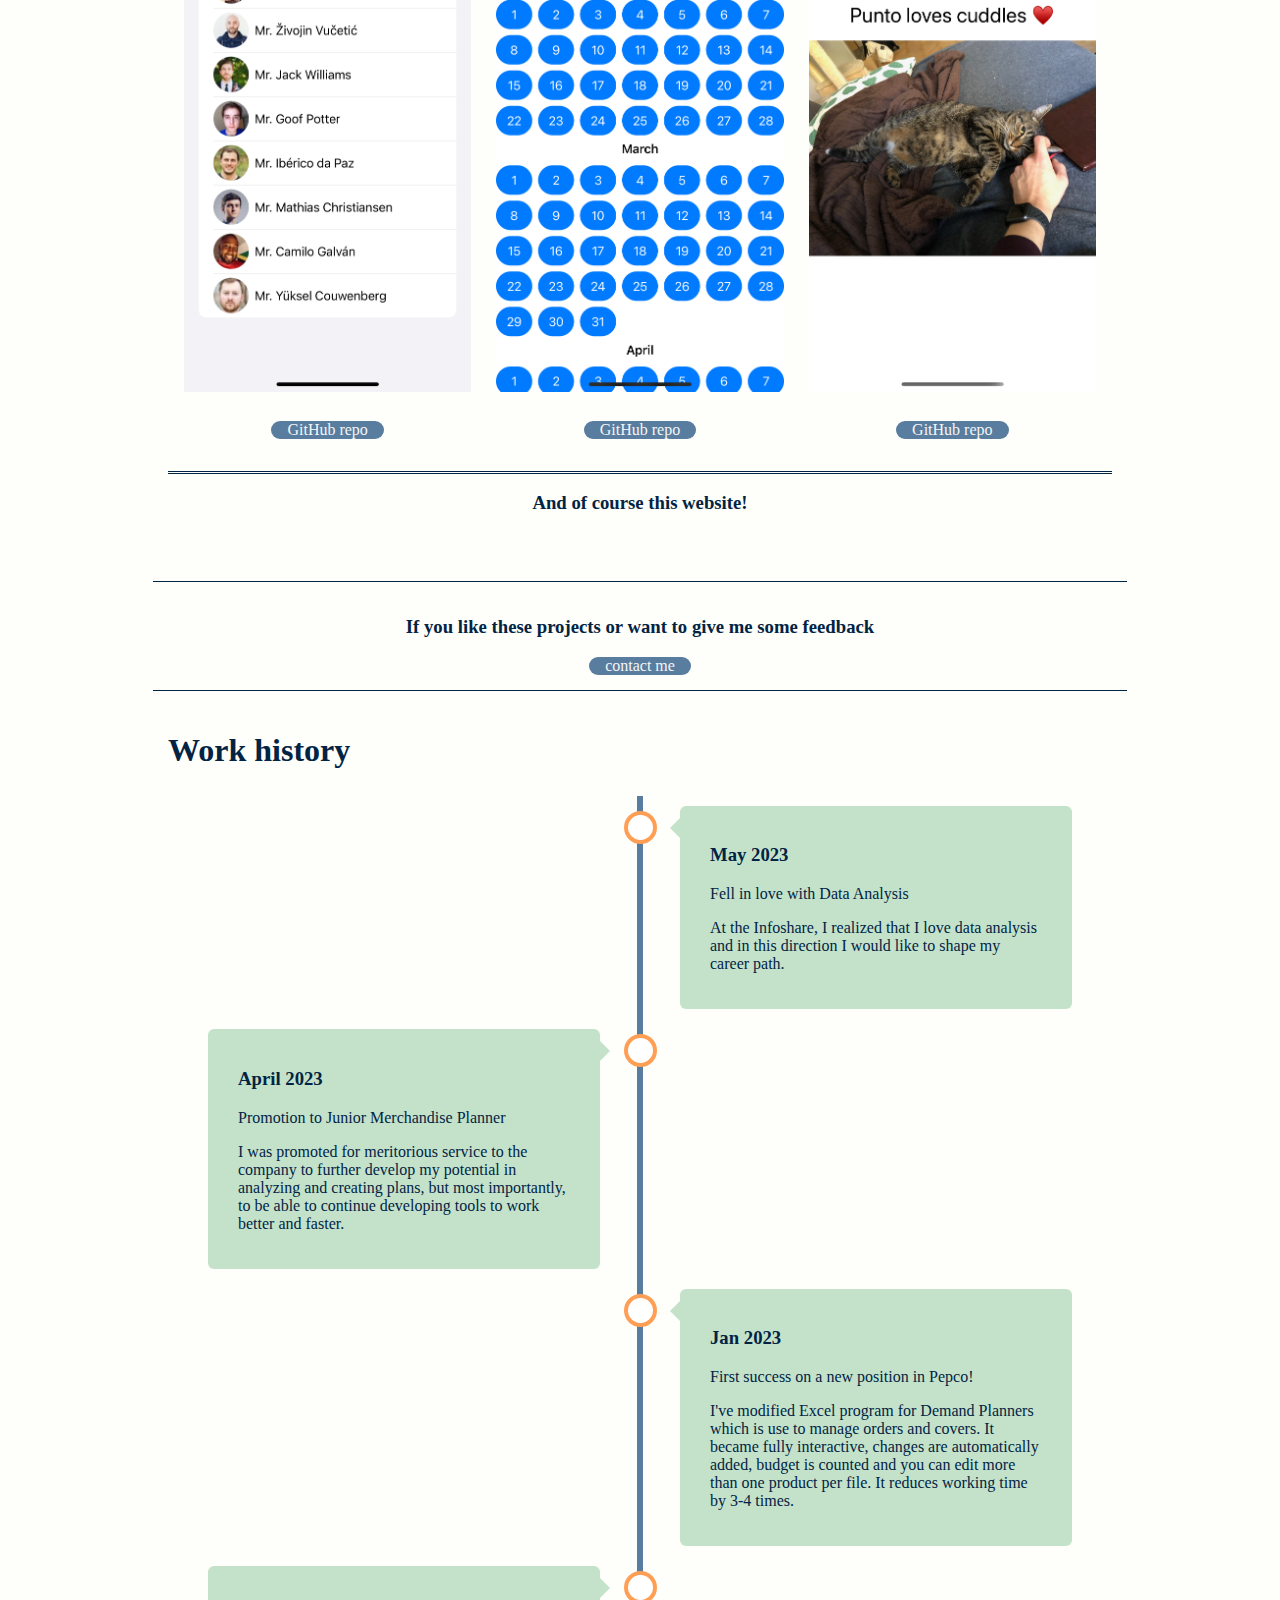
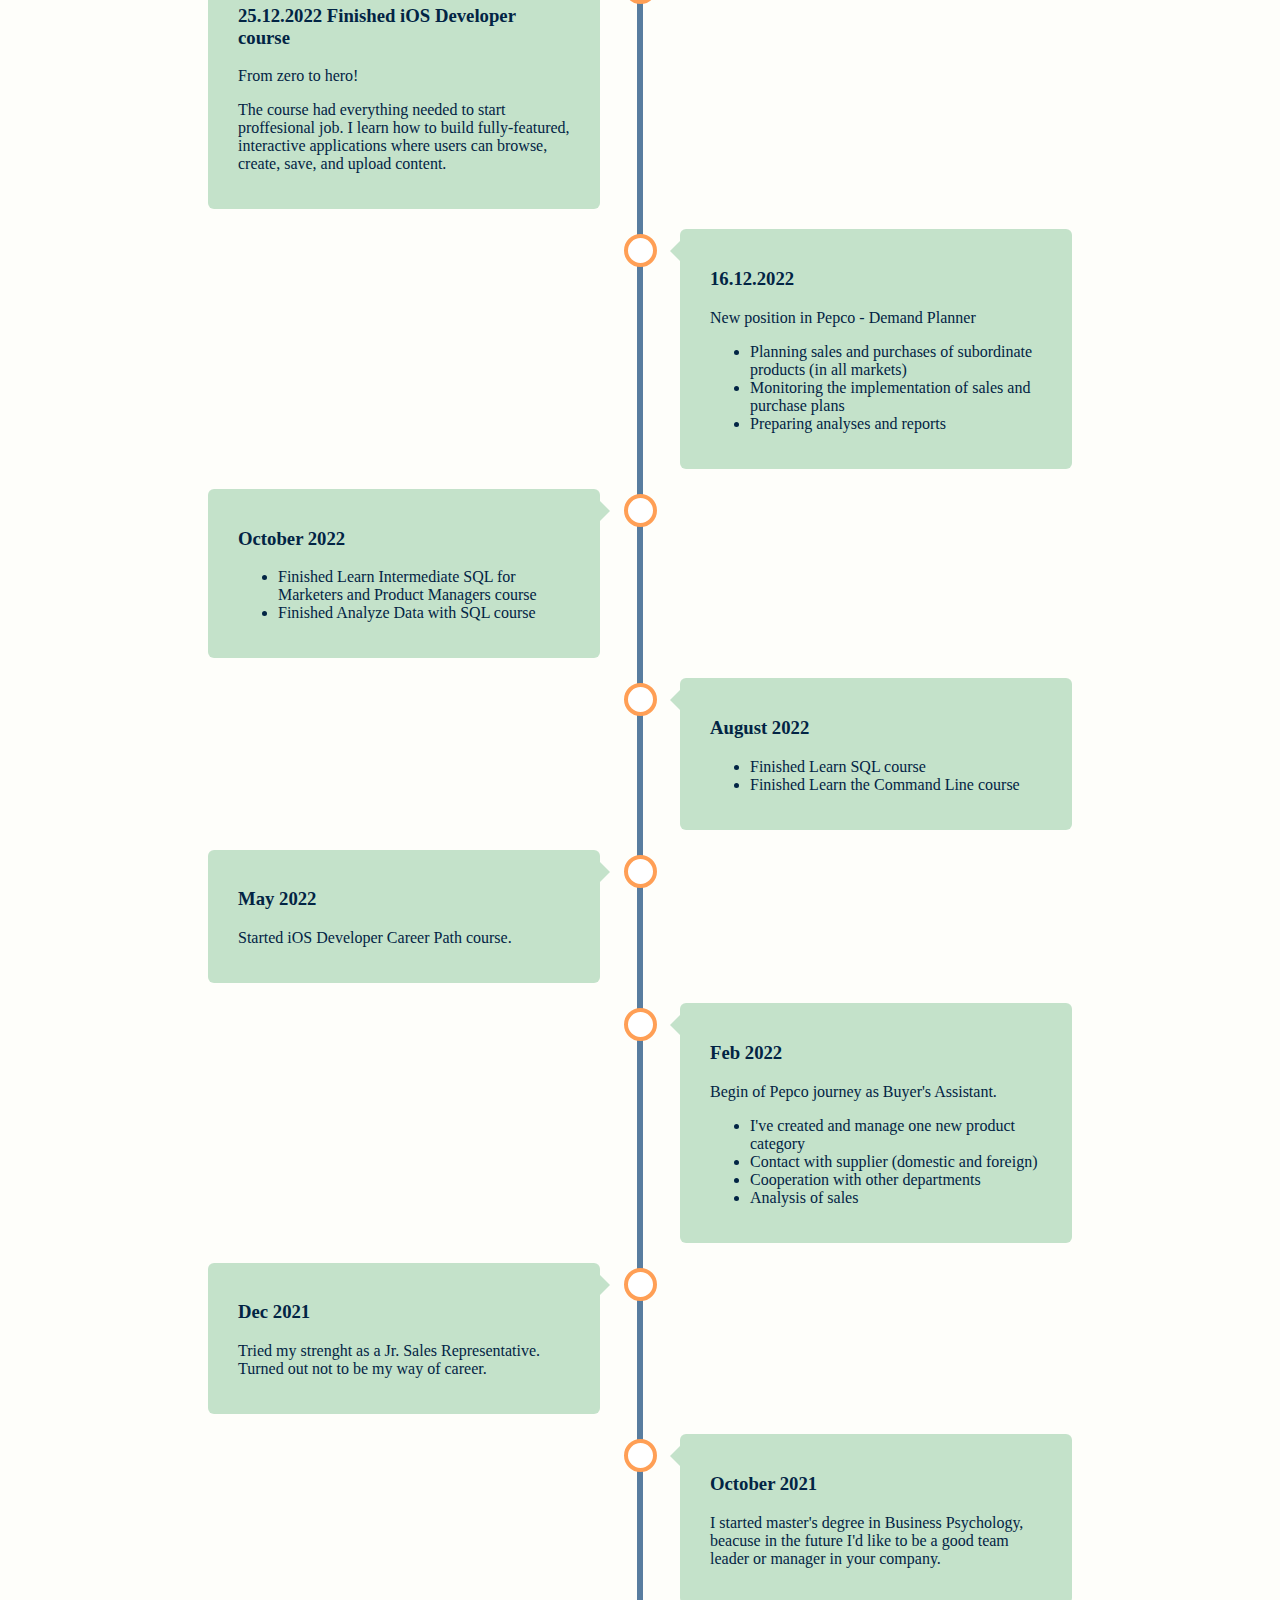
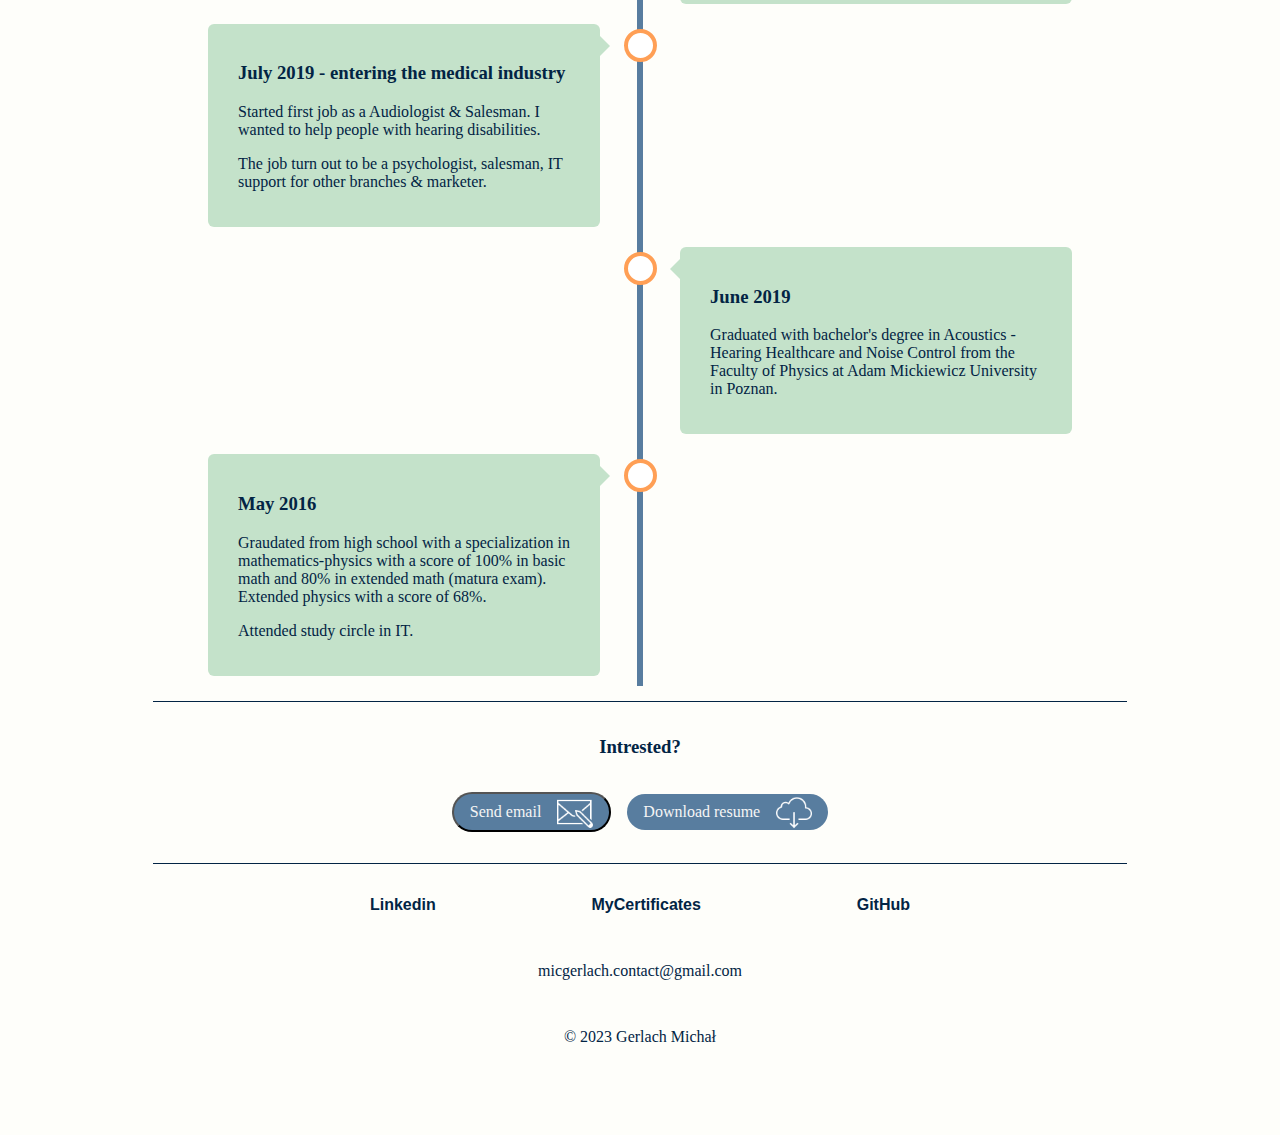
==== commit 7f42afbe: "updated data" ====
--- a/index.html
+++ b/index.html
@@ -21,22 +21,65 @@
         <section class = "bio">
         <img class="profile-image" src="Resources/profile_pic.jpg">
         <div>
-            <h1>Hello! My name is Michał. I'm Swift enthusiast.</h1>
-        <p align = "justify">I've been coding in Swift since May 2022 and finished iOS Developer Career Path course by Codecademy in December 2022.
-            Before that I tried some Python, JavaScript & Matlab. I work as a Junior Merchandise Planner in Pepco and besides planning I'm also 
-            preparing useful tools in Excel for other planners.</p>
+            <h1>Hello! My name is Michał.</h1> 
+            <h2>I'm Data Analyst and in my spare time - Swift Developer.</h2>
+        <p align = "justify">I have been coding in Swift since May 2022 and completed the iOS Developer Career Path course taught by Codecademy in December 2022. I also learned to code in SQL.
+          Before that, I also tried Python, JavaScript and Matlab. I work as a Junior Merchandise Planner at Pepco. What does it mean to be a planner? I am a Data Anylst who also creates forecasts and predictions. 
+          In addition to planning, I also prepare useful tools in Excel (and hopefully soon in Power BI) for other planners.</p>
+            <p>With my current position, I have fallen in love with data analysis. I am currently learning how to best use Excel and Power BI.</p>
+            <p>In the future I will became the leader.</p>
             <a class = "button" href='https://www.codecademy.com/profiles/MrGerlach' target = '_blank'>Check my certificates</a>
         </div>
         </section>
         <section class ="recent-work">
             <h2>Recent Work</h2>
             
+            <article>
+              <div>
+              <h3>Excel-based data analysis tools</h3>
+              <p>Purpose: Better forecasting & work automation</p>
+              <strong>Sorry for lack of screenshots!</strong>
+              <ul>
+                  <li><b>Demand Linecard</b> - connected to the Data Warehouse and extracted data from the product management program. Helps in forecasting the stock and preparing proposed changes on orders in the format for suppliers. In addition, it counts the budget and indicates contact persons.</li>
+                  <li><b>Planner Linecard</b> - same as above but only with Data Warehouse connection and sales plans from Product Planners. </li>
+                  <li><b>ROS range</b> - counts 4 diffrent Rates of Sale based on historical data. You can choose a reference point. Data is presented in form required for other report and you can calculate ROS for all your products at once. </li>
+                  <li><b>Season Planner</b> - tool for Demand Planners. It counts how many pieces per week we should order for each of warehouse based on actual stock and forecasted sales. Quantity is being round to full packages / pallets / cars. </li>
+                  <li><b>Forward Cover Report</b> - in cooperation with other Junior Analyst. Deals with data presentation, formula for calculations and tests the outcomes. Uses Power Pivot, Queries & Data Warehouse.</li>
+              </ul> 
+              <p>That is all for January - May. To be contiued... :)</p>
+          </div>
+          </article>
+
+          <article>
+            <div>
+            <h3>ToDo App</h3>
+            <p>Reminders always with you </p>
+            <strong>Status: Finished Apr 2023</strong>
+            <ul>
+                <li>Accessibility,</li>
+                <li>Asynchronous methods,</li>
+                <li>Creating reusable views with view configurations,</li>
+                <li>EventKit,</li>
+                <li>UIKit.</li>
+            </ul>  
+            <a class = "button" href = "https://github.com/MrGerlach/ToDo" target = 'blank'>GitHub repo</a>
+            <section id = "break"></section>
+            <div id="content">
+                <div class="wrapper">
+                  <div><img class = "gridded" src="Resources/ToDo1.png"></div>
+                  <div><img class = "gridded" src="Resources/ToDo2.png"></div>
+                  <div><img class = "gridded" src="Resources/ToDo3.png"></div>
+                </div>
+            </div>
+        </div>
+
+        </article>
 
             <article>
                 <div>
                 <h3>SocialCademy</h3>
                 <p>Online social media app</p>
-                <strong>Status: Finished</strong>
+                <strong>Status: Finished Feb 2023</strong>
                 <ul>
                     <li>Cloud authenticator,</li>
                     <li>Cloud storage,</li>
@@ -59,7 +102,7 @@
                 <div>
                 <h3>CookCademy</h3>
                 <p>App for cooking recipes</p>
-                <strong>Status: Finished</strong>
+                <strong>Status: Finished Oct 2022</strong>
                 <ul>
                     <li>SwiftUI,</li>
                     <li>MVVM,</li>
@@ -85,7 +128,7 @@
                 <div>
                 <h3>CodeHistory</h3>
                 <p>Quiz app</p>
-                <strong>Status: Finished</strong>
+                <strong>Status: Finished Aug 2022</strong>
                 <ul>
                     <li>First big project,</li>
                     <li>SwiftUI,</li>
@@ -99,31 +142,6 @@
                       <div><img class = "gridded" src="Resources/CodeHistory1.png"></div>
                       <div><img class = "gridded" src="Resources/CodeHistory2.png"></div>
                       <div><img class = "gridded" src="Resources/CodeHistory3.png"></div>
-                    </div>
-                </div>
-            </div>
-
-            </article>
-
-            <article>
-                <div>
-                <h3>ToDo App</h3>
-                <p>Reminders always with you </p>
-                <strong>Status: Finished</strong>
-                <ul>
-                    <li>Accessibility,</li>
-                    <li>Asynchronous methods,</li>
-                    <li>Creating reusable views with view configurations,</li>
-                    <li>EventKit,</li>
-                    <li>UIKit.</li>
-                </ul>  
-                <a class = "button" href = "https://github.com/MrGerlach/ToDo" target = 'blank'>GitHub repo</a>
-                <section id = "break"></section>
-                <div id="content">
-                    <div class="wrapper">
-                      <div><img class = "gridded" src="Resources/ToDo1.png"></div>
-                      <div><img class = "gridded" src="Resources/ToDo2.png"></div>
-                      <div><img class = "gridded" src="Resources/ToDo3.png"></div>
                     </div>
                 </div>
             </div>
@@ -153,20 +171,29 @@
                 </div>
             </div>
             </article>
+            <center><h3>And of course this website!</h3></center>
         </section>
-        
+      
         <section>
-            <center><h3>If you like these projects</h3><a class="button" href="contactme.html">contact me</a></center>
+            <center><h3>If you like these projects or want to give me some feedback</h3><a class="button" href="contactme.html">contact me</a></center>
         </section>
         <section>
             <h2>Work history</h2>
             <div class="timeline">
+            <div class="container right">
+              <div class="content">
+                <h3>May 2023</h3>
+                <p>Fell in love with Data Analysis</p>
+                <p>At the Infoshare, I realized that I love data analysis and in this direction I would like to shape my career path.
+                </p>
+              </div>
+            </div>
               <div class="container left">
                 <div class="content">
                   <h3>April 2023</h3>
                   <p>Promotion to Junior Merchandise Planner</p> 
                   <p> I was promoted for meritorious service to the company to further develop my potential in analyzing and creating plans, 
-                    but most importantly, to be able to continue developing tools to work better and faster
+                    but most importantly, to be able to continue developing tools to work better and faster.
                   </p>
                 </div>
               </div>
@@ -175,14 +202,14 @@
                     <h3>Jan 2023</h3>
                     <p>First success on a new position in Pepco!</p>
                     <p>I've modified Excel program for Demand Planners which is use to manage orders and covers. It became fully interactive,
-                      changes are automatically added, budget is counted and you can edit more than one product per file. It reduces working time by three times.
+                      changes are automatically added, budget is counted and you can edit more than one product per file. It reduces working time by 3-4 times.
                     </p>
                   </div>
                 </div>
                 <div class="container left">
                   <div class="content">
                     <h3>25.12.2022 Finished iOS Developer course</h3>
-                    <p>From 0 to hero!</p> 
+                    <p>From zero to hero!</p> 
                     <p>The course had everything needed to start proffesional job. 
                       I learn how to build fully-featured, interactive applications where users can browse, create, save, and upload content.
                     </p>
@@ -318,7 +345,9 @@
                 </a>
               </li>
             </ul>
+            <p class="copywright">micgerlach.contact@gmail.com</p>
             <p class="copywright">© 2023 Gerlach Michał</p>
+            
           </footer>
     </body>
 </html>--- a/style.css
+++ b/style.css
@@ -50,6 +50,7 @@
   }
 .profile-image {
     width: 320px;
+    height: 460px;
     margin-inline-end: 4rem;
     border-radius: 5rem;
 }
